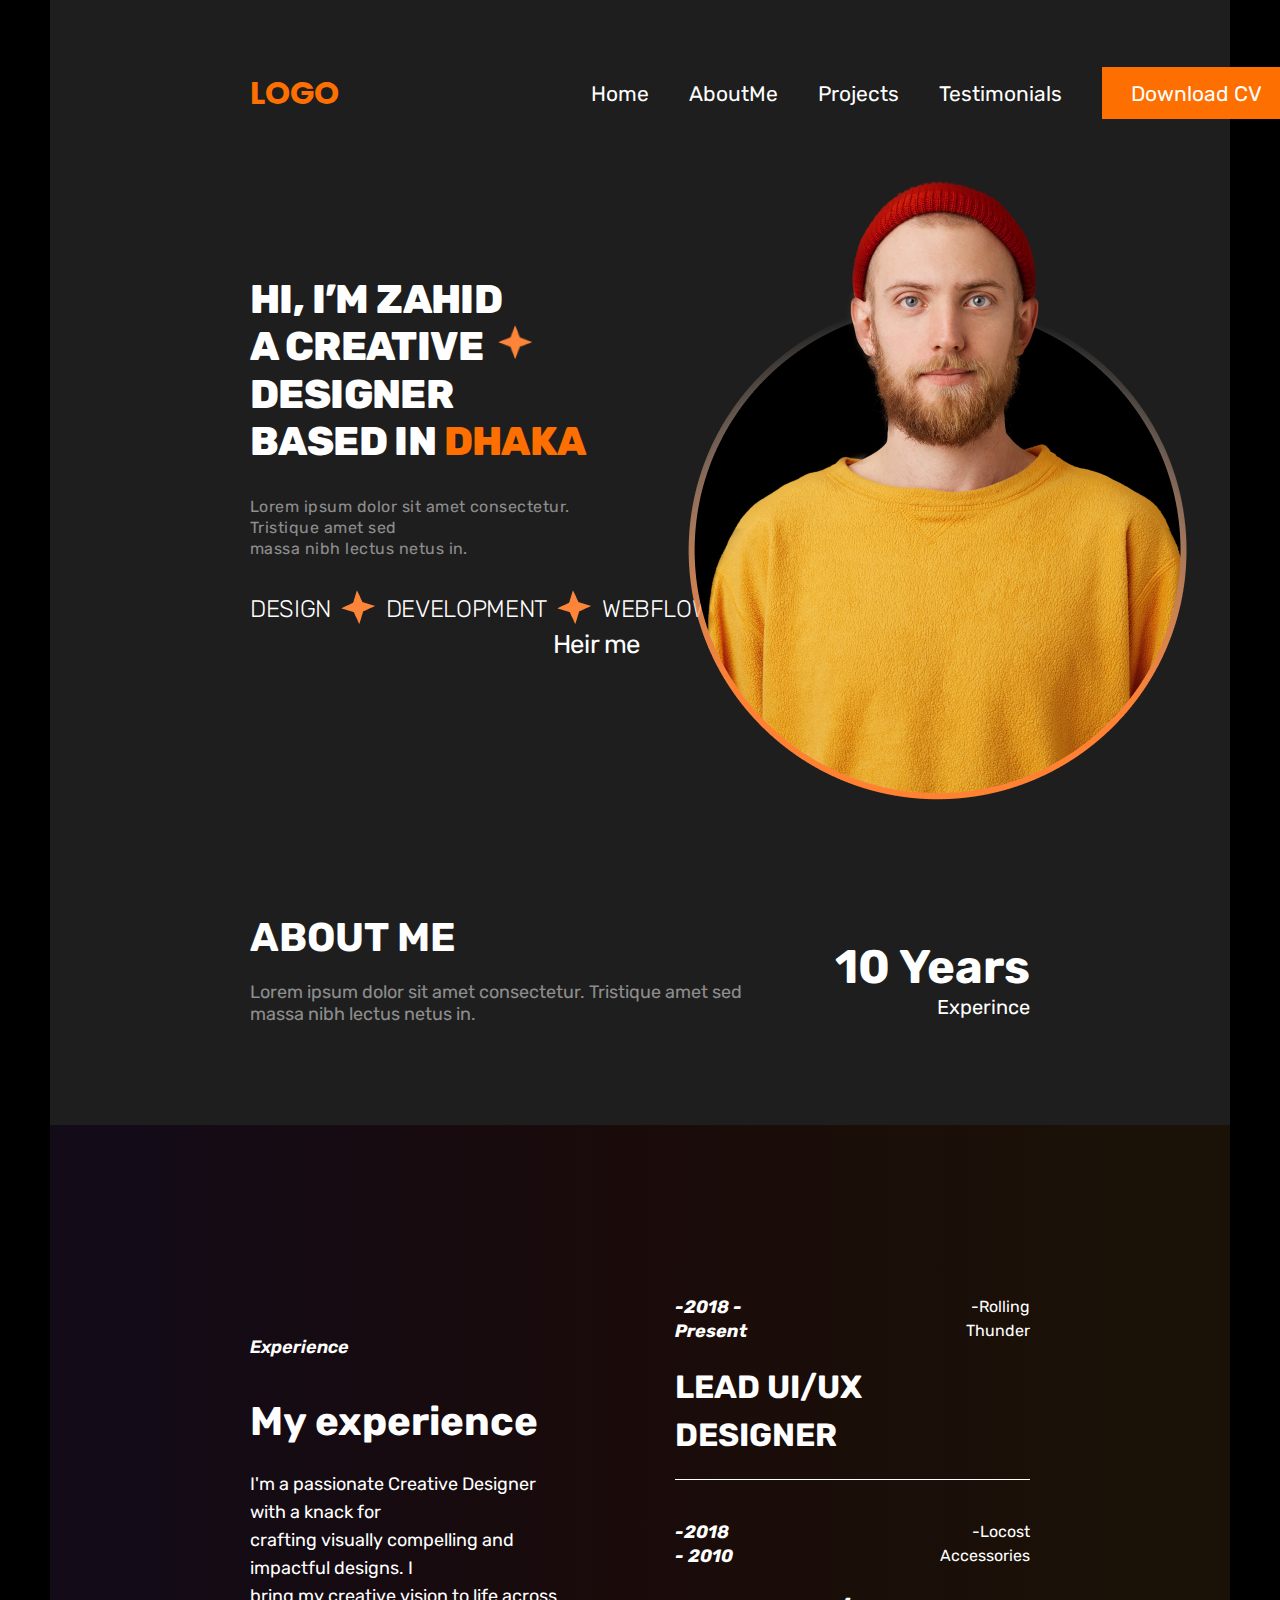
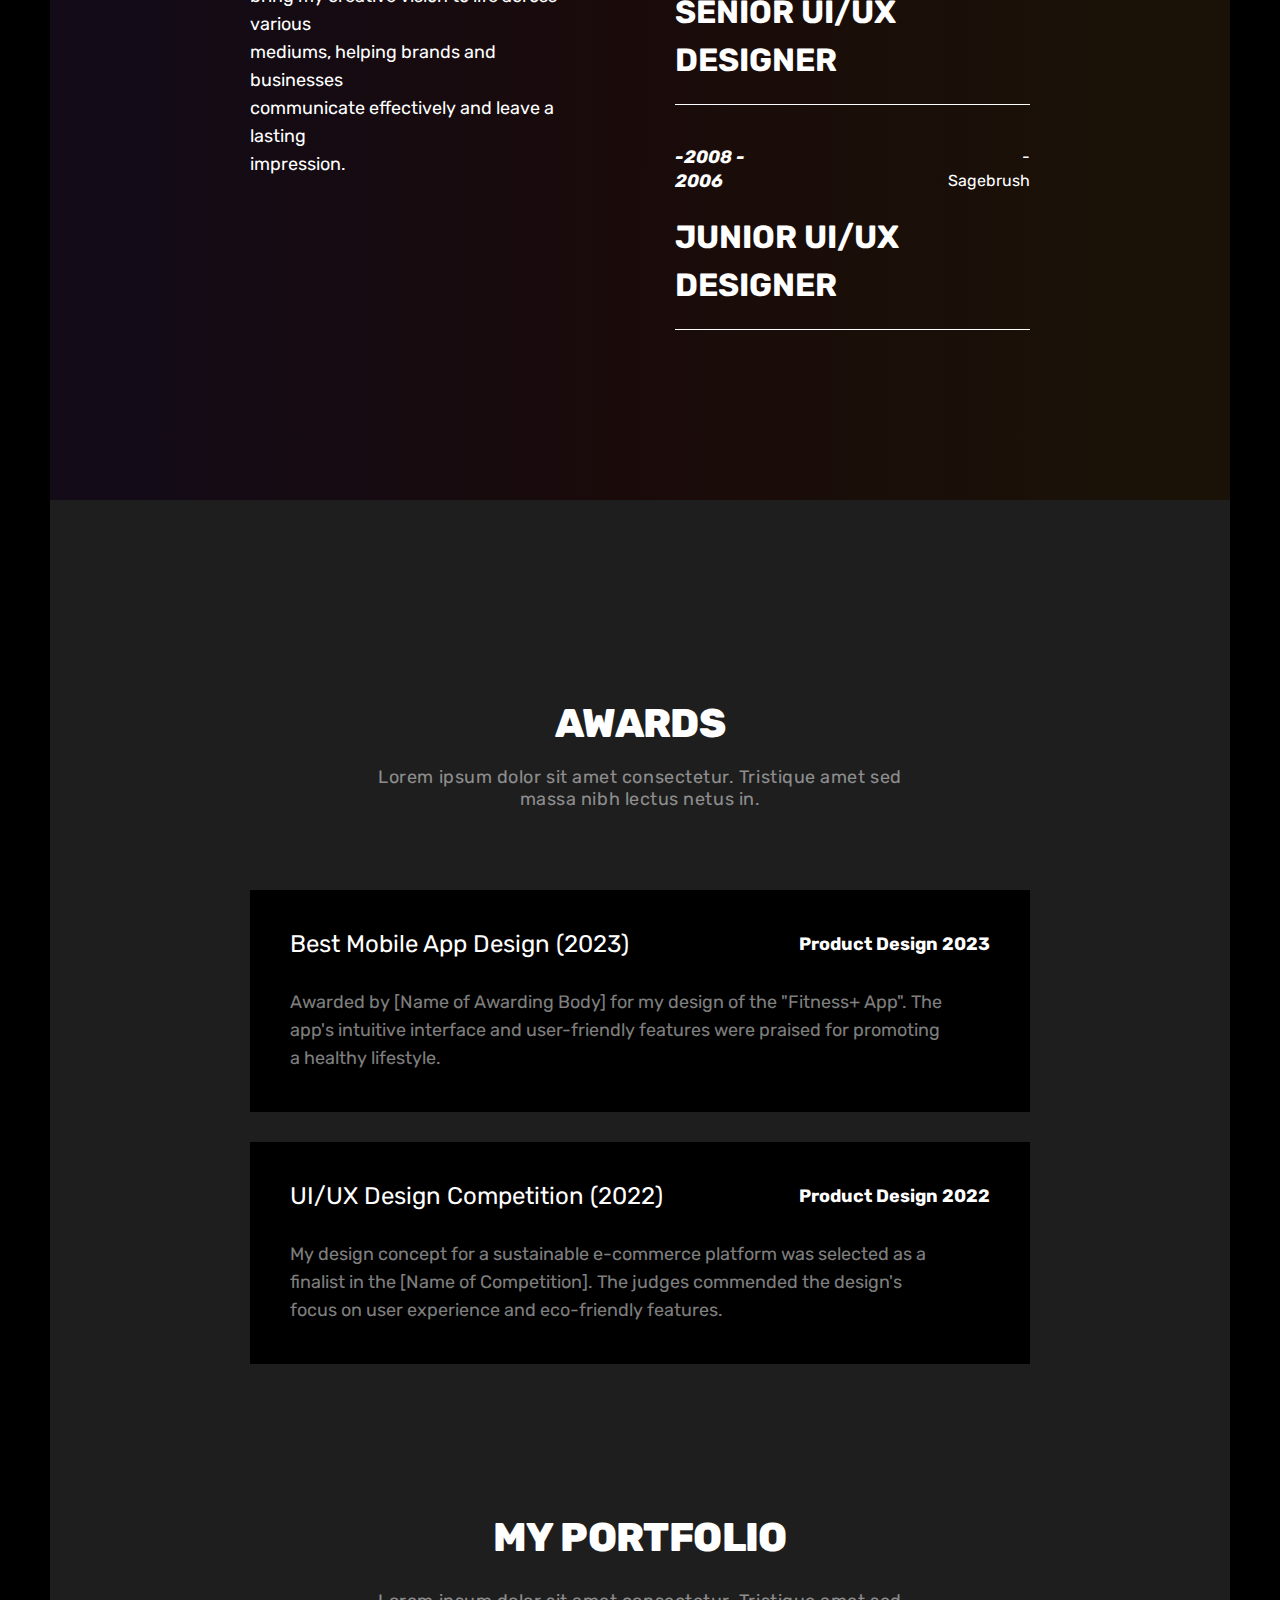
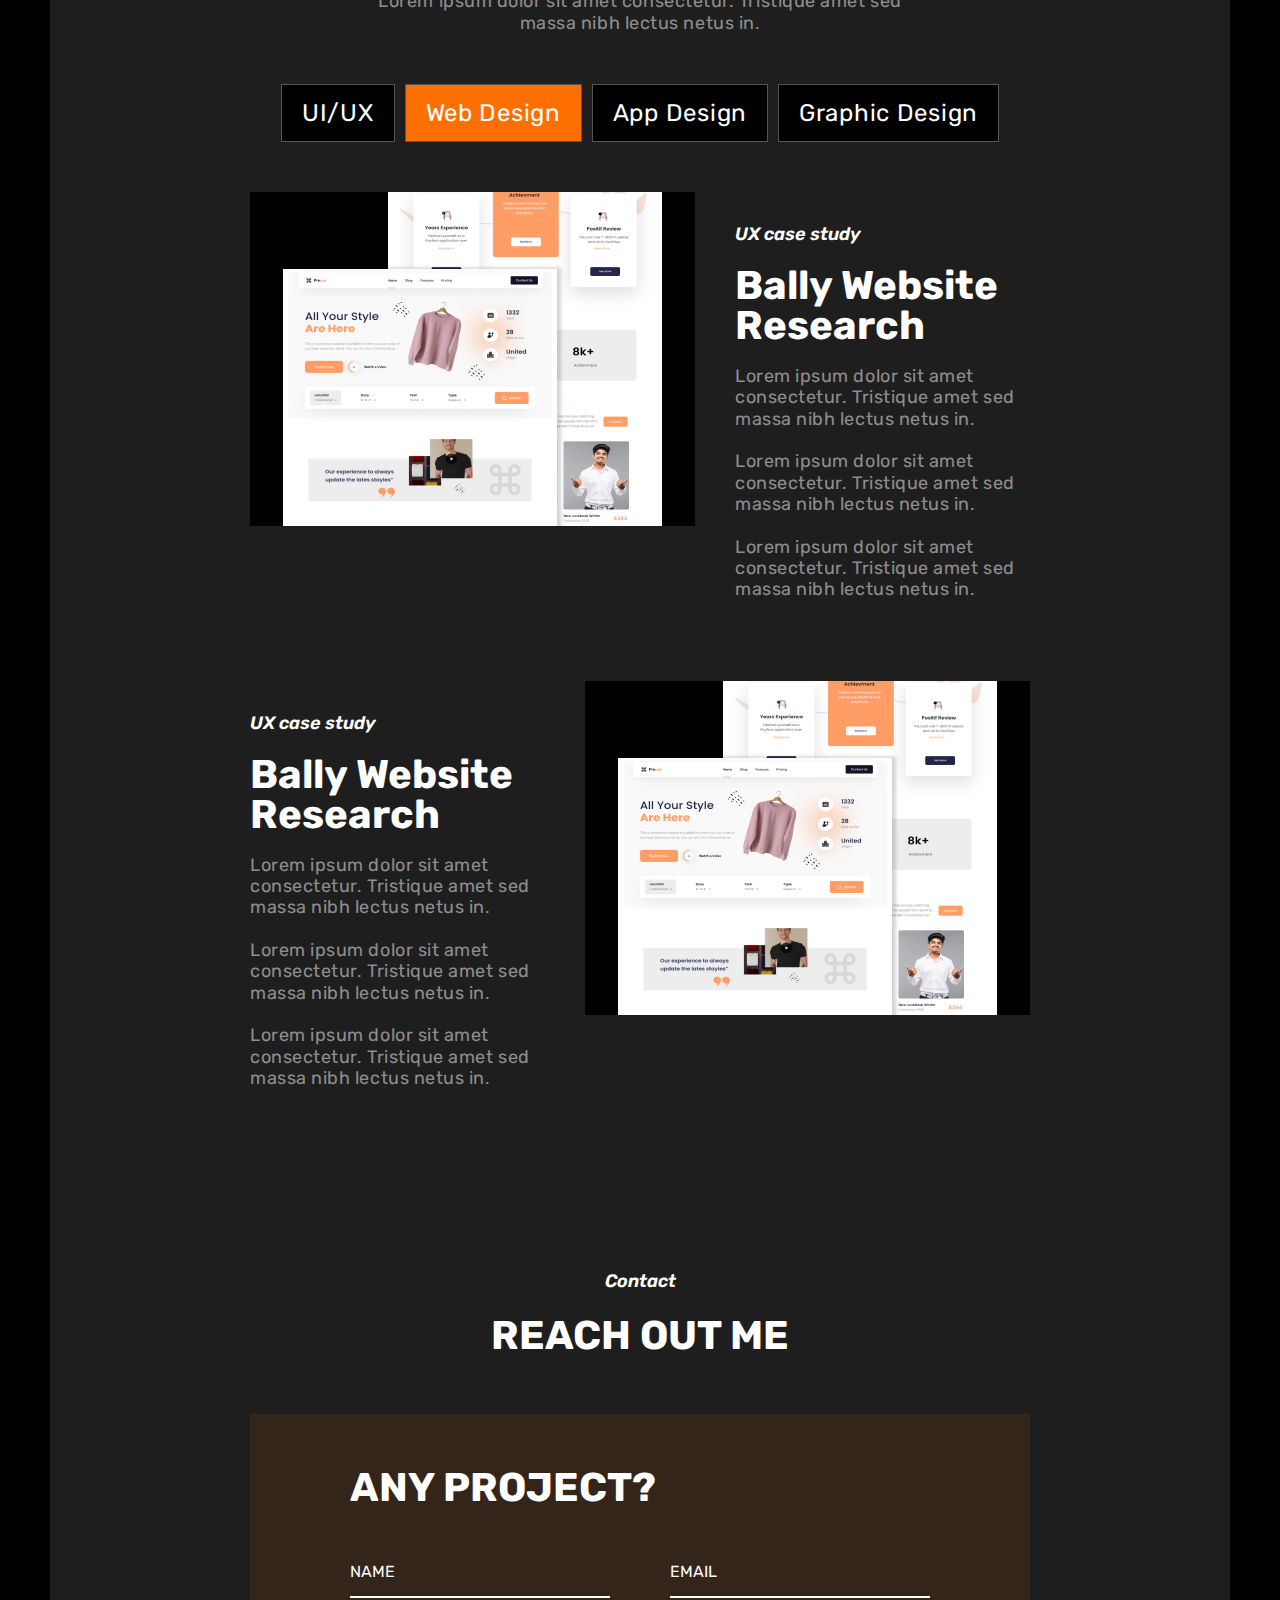
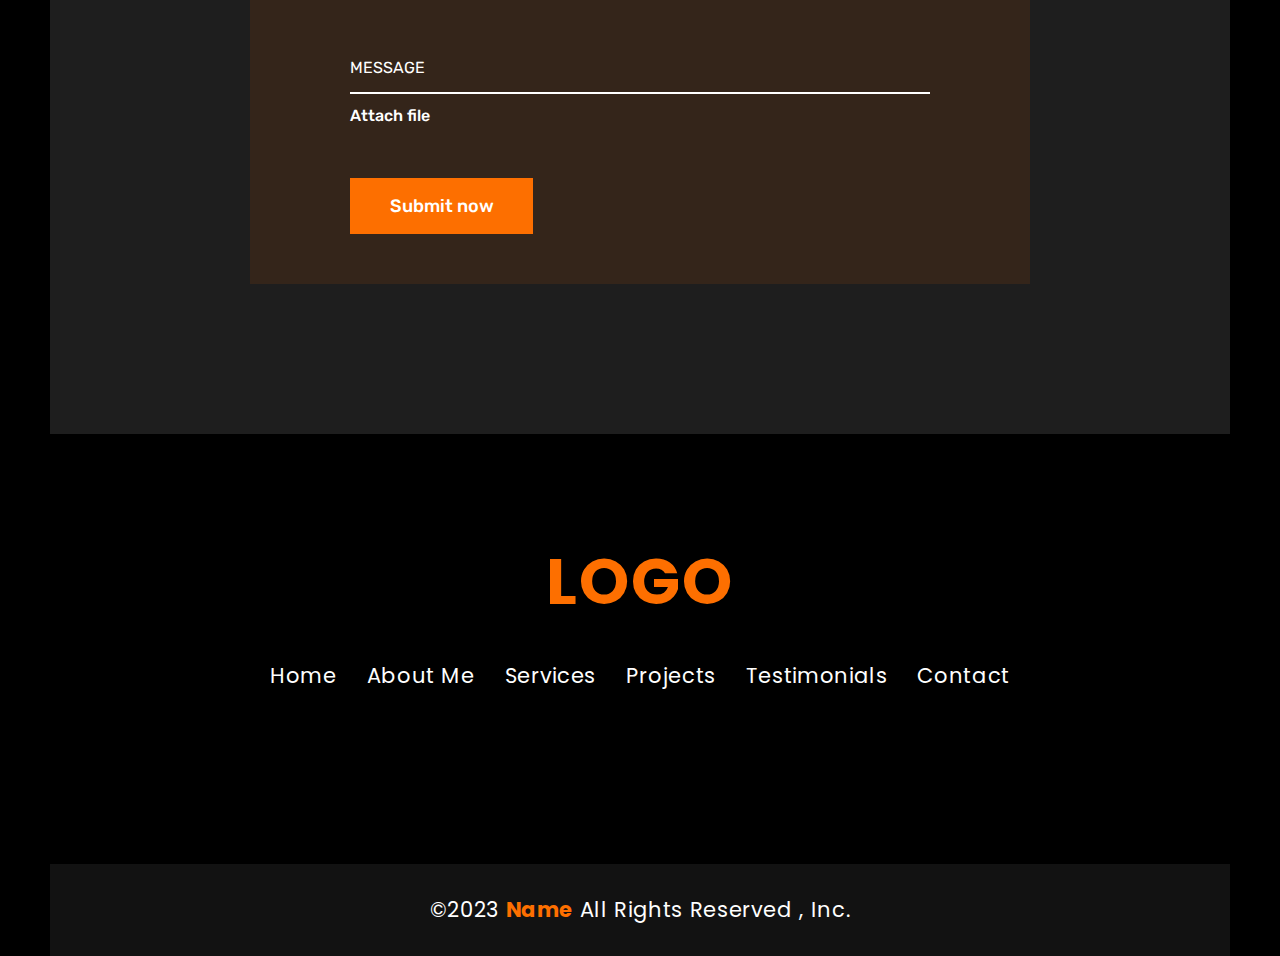
==== index.html @ 9e97f139 "Add files via upload" ====
<!DOCTYPE html>
<html lang="en">
<head>
    <meta charset="UTF-8">
    <meta name="viewport" content="width=device-width, initial-scale=1.0">
    <title>Assignment-01</title> 
    <link rel="stylesheet" href="./style.css"> 
    <link rel="stylesheet" href="./responsive.css"> 
    <!-- fontawesome link --> 
    <link rel="stylesheet" href="https://cdnjs.cloudflare.com/ajax/libs/font-awesome/6.5.2/css/all.min.css" integrity="sha512-SnH5WK+bZxgPHs44uWIX+LLJAJ9/2PkPKZ5QiAj6Ta86w+fsb2TkcmfRyVX3pBnMFcV7oQPJkl9QevSCWr3W6A==" crossorigin="anonymous" referrerpolicy="no-referrer" />

</head>
<body class="container">  

         <main class="main-container"> 

 <!-- banner section --> 

           <header class="banner-section">  

<!-- nav section --> 

            <section class="nav-section">  

                <div class="right-div"> 
                 <h1 class="logo">LOGO</h1>
                </div>  
      
                <div class="left-div"> 
                 <a href="">Home</a> 
                 <a href="">AboutMe</a> 
                 <a href="">Projects</a> 
                 <a href="">Testimonials</a>  

                 <div class="download-cv-but"> 
                   <a href="">Download CV</a>
                 </div>
                </div>

            </section> 

<!-- end of nav section --> 


<!-- profile section -->

        <section class="profile-section"> 
       
            <div class="profile-desc"> 
                <div class="profile-left"> 
                    <h1 class="intro">HI, I’m Zahid<br> A creative<img src="./all imgs/Star 3.png"class="star-one">Designer <br>
                        Based in <span style="color:#FD6F00 ;">Dhaka</span> 
                    </h1> 
                        <p class="intro-desc">Lorem ipsum dolor sit amet consectetur. Tristique amet sed<br> massa nibh lectus netus in.</p>  

                    <div class="design-div"> 
                        <p class="design">Design</p>  

                         <div class="star-img"> <img src="./all imgs/Star 3.png" alt="star" class="star-three" > </div> 

                        <p class="design">Development</p> 
                         
                        <div class="star-img"> <img src="./all imgs/Star 3.png" alt="star"  class="star-three"></div>   

                        <p class="design">Webflow</p> 
                    </div> 

                    <div class="hire-me">Heir me</div> 

                    <div id="icons"> 
                        <a href="https://www.facebook.com/profile" target="_blank" >
                               <i class="fa-brands fa-facebook" style="font-size: 35px; color:#FFFFFF80;"></i>
                        </a>
                        <a href=""> 
                               <i class="fa-brands fa-twitter"  style="font-size:35px;color:#FFFFFF80;"></i>
                        </a>
                        <a href="" > 
                               <i class="fa-brands fa-instagram"style="font-size: 35px; color:#FFFFFF80;" ></i>
                        </a>
                        <a href="" > 
                               <i class="fa-brands fa-linkedin" style="font-size: 35px; color:#FFFFFF80;"></i>
                        </a>

                    </div>  

                </div>

            </div> 

            <div class="profile-img"> 
                <img src="./all imgs/Group 2.png" alt="">
            </div>
        </section> 

 </div>
<!-- rotate banner --> 

<!-- <div class="rotted-banner"> 
 <p>UX Design<img src="./all imgs/Star 3.png" alt="star" class="star-one">App Design<img src="./all imgs/Star 3.png" alt="star" class="star-one">Dashboard<img src="./all imgs/Star 3.png" alt="star" class="star-one">Wireframe<img src="./all imgs/Star 3.png" alt="star" class="star-one">User Research<img src="./all imgs/Star 3.png" alt="star" class="star-one">UX Design<img src="./all imgs/Star 3.png" alt="star" class="star-one">App Design</p>
</div> -->
        </header>
 

  <!-- about section       --> 


                 <div class="about-section"> 
  
                         <div class="about-me"> 
                           <h1 class="about-me-title">About Me</h1> 
                            <p class="about-me-desc">Lorem ipsum dolor sit amet consectetur. Tristique amet sed <br>massa nibh lectus netus in.</p>
                         </div>

                          <div class="ratings"> 
                             <span class="star-two" >  
                                 <i class="fa-solid fa-star" style="color: #FD6F00; font-size: 25px;"></i>  
                                 <i class="fa-solid fa-star" style="color: #FD6F00;font-size: 25px;"></i> 
                                 <i class="fa-solid fa-star" style="color: #FD6F00;font-size: 25px;"></i>
                                 <i class="fa-solid fa-star" style="color: #FD6F00;font-size: 25px;"></i> 
                                 <i class="fa-solid fa-star" style="color: #FD6F00;font-size: 25px;"></i> 
                             </span>
                            <p> 
                             <span style="font-size: 47px;font-weight: 700;">10 Years</span>
                            </p> 
                            <p style="font-size: 20px; font-weight:400;"> 
                             Experince
                            </p>
                          </div>


                 </div>


               
              

<!-- experiance -->

             <section class="experience-container"> 
                        <div class="left-ex"> 
                               <h1 class="ex-title">Experience</h1> 
                               <h1 class="myex-title">My experience</h1> 
                               <p class="ex-desc">I'm a passionate Creative Designer with a knack for<br>crafting visually compelling and impactful designs.  I<br>bring my creative vision to life across various<br>mediums, helping brands and businesses<br>communicate effectively and leave a lasting<br>impression.</p>
                        </div>   



                        <div class="right-ex"> 
                             <div style="display: flex; align-items: center; justify-content: space-between; gap:200px;"> 
                                 <h1 style=" font-family: Rubik;
                                 font-size: 18px;
                                 font-style: italic;
                                 font-weight: 700;
                                 line-height: 24px;
                                 text-align: left;
                                 ">-2018 - Present</h1>  

                                 <p style="font-family: Rubik;
                                 font-size: 16px;
                                 font-weight: 400;
                                 line-height: 24px;
                                 text-align: right;
                                 ">-Rolling Thunder</p> 
                                  
                             </div> 
                              
                             
                                 <div class="experience-name">Lead UI/UX Designer</div>   
                                  

                                  <div style="display: flex; align-items: center; justify-content: space-between; gap:200px;padding-top: 40px;"> 
                                    <h1 style=" font-family: Rubik;
                                    font-size: 18px;
                                    font-style: italic;
                                    font-weight: 700;
                                    line-height: 24px;
                                    text-align: left;
                                    ">-2018 - 2010</h1>  
   
                                    <p style="font-family: Rubik;
                                    font-size: 16px;
                                    font-weight: 400;
                                    line-height: 24px;
                                    text-align: right;
                                    ">-Locost Accessories</p> 
                                     
                                </div> 
                                 
                                
                                    <div class="experience-name">Senior UI/UX Designer</div>   
                                      
                                      <div style="display: flex; align-items: center; justify-content: space-between; gap:200px;padding-top: 40px;"> 
                                        <h1 style=" font-family: Rubik;
                                        font-size: 18px;
                                        font-style: italic;
                                        font-weight: 700;
                                        line-height: 24px;
                                        text-align: left;
                                        ">-2008 - 2006</h1>  
       
                                        <p style="font-family: Rubik;
                                        font-size: 16px;
                                        font-weight: 400;
                                        line-height: 24px;
                                        text-align: right;
                                        ">-Sagebrush</p> 
                                         
                                    </div> 
                                     
                                    
                                        <div  class="experience-name">Junior UI/UX Designer</div>   
         
     


                              
                             </div>

             </section> 


<!-- award section -->


             <div class="award-container"> 
               <div> 
                 <div class="award-first"> 
                     <div id="award">Awards</div> 
                     <div class="award-desc">Lorem ipsum dolor sit amet consectetur. Tristique amet sed<br> massa nibh lectus netus in.</div>
                    </div>
               </div> 

             <div class="pera-section"> 

                 <div class="award-sec"> 
                     <div class="award-first-section"> 
                          <h1 class="sec-title">Best Mobile App Design (2023)</h1> 
                          <h1 class="sec-time">Product Design 2023</h1>
                     </div> 
 
                     <div> 
                         <p class="pera">Awarded by [Name of Awarding Body] for my design of the "Fitness+ App". The<br> app's intuitive interface and user-friendly features were praised for promoting<br> a healthy lifestyle.</p>
                     </div>
                   </div>  
 
 
                   <div class="award-sec-two"> 
                     <div class="award-first-section"> 
                          <h1 class="sec-title">UI/UX Design Competition (2022)</h1> 
                          <h1 class="sec-time">Product Design 2022</h1>
                     </div> 
 
                     <div> 
                         <p class="pera">My design concept for a sustainable e-commerce platform was selected as a<br> finalist in the [Name of Competition]. The judges commended the design's<br> focus on user experience and eco-friendly features.</p>
                     </div>
                   </div> 

             </div>
               
             </div>


<!-- portfolio -->

             <section class="portfolio-container"> 
                 <div class="parent-port"> 
                     <div class="my-port">My Portfolio</div> 
                     <div class="port-desc">Lorem ipsum dolor sit amet consectetur. Tristique amet sed<br> massa nibh lectus netus in.</div>
                 </div> 
                  
                 <div class="port-buts"> 
                     <div class="but-ui but"> 
                           <a href="">UI/UX</a>
                     </div>  
                     <div class="but-web but"> 
                         <a href="">Web Design</a>
                     </div> 
                     <div class="but-app but"> 
                         <a href="">App Design</a>
                     </div> 
                     <div class="but-graph but"> 
                         <a href="">Graphic Design</a>
                     </div>
                 </div>  

                 <div class="research-container"> 
                     <div class="research-img"> 
                         <img src="./all imgs/Frame 47568.png" >
                     </div> 

                     <div class="lorem-pera"> 
                        <h1 class="research-title">UX case study</h1> 
                        <h1 class="bally-title">Bally Website Research</h1> 
                        <p class="lorem">Lorem ipsum dolor sit amet consectetur. Tristique amet sed<br> massa nibh lectus netus in.<br><br>
                         Lorem ipsum dolor sit amet consectetur. Tristique amet sed<br> massa nibh lectus netus in.<br><br>
                         Lorem ipsum dolor sit amet consectetur. Tristique amet sed<br> massa nibh lectus netus in.</p>
                     </div>
                 </div> 

                 <div class="research-container"> 
                     

                     <div class="lorem-pera"> 
                        <h1 class="research-title">UX case study</h1> 
                        <h1 class="bally-title">Bally Website Research</h1> 
                        <p class="lorem">Lorem ipsum dolor sit amet consectetur. Tristique amet sed<br> massa nibh lectus netus in.<br><br>
                         Lorem ipsum dolor sit amet consectetur. Tristique amet sed<br> massa nibh lectus netus in.<br><br>
                         Lorem ipsum dolor sit amet consectetur. Tristique amet sed<br> massa nibh lectus netus in.</p>
                     </div> 

                     <div class="research-img"> 
                         <img src="./all imgs/Frame 47568.png" alt="">
                     </div> 
                 </div>

             </section> 

 <!-- contact --> 

           <section class="contact-container"> 
              
               <h1 class="contact-title">Contact</h1> 
               <h1 class="contact-desc">Reach out me</h1> 

               <div class="contact-form"> 
                  <h1 class="form-title">ANY PROJECT?</h1> 

      <!--main  FORM -->

                  <form class="card-form">
                     <div class="display">  
              
                      <div class="input">
                          <input type="text" class="input-field" required/>
                          <label class="input-label">NAME</label>
                        </div>
                      <div class="input">
                          <input type="text" class="input-field"required/>
                          <label class="input-label">EMAIL</label>
                        </div> 
              
                       
              
                     </div>  
                     
                     <div class="input message">
                      <input type="text" class="input-field" required/>
                      <label class="input-label">MESSAGE</label>
                    </div> 
                   <div class="form-file"> 
                     <span><i class="fa-solid fa-link"></i></span> 
                     <p class="attach-file">Attach file</p>

                   </div> 


                   <div class="submit-but">  
                        <span class="submit-text">Submit now</span>

                   </div>
                           
                    </form>

                  

               </div>

           </section> 


<!-- footer             -->


           <footer class="footer-section">  
            <div id="footer-logo"> 
             <h1 class="footer-logo">LOGO</h1>
            </div> 
             
            <div class="footer-info"> 
             <a href="">Home</a> 
             <a href="">About Me</a>  
             <a href="">Services</a>
             <a href="">Projects</a> 
             <a href="">Testimonials</a>   
             <a href="">Contact</a>
            </div>


            <div id="footer-icons"> 
             <a href="https://www.facebook.com/profile" target="_blank" style="font-size: 35px;"> 
                 <i class="fa-brands fa-facebook"></i>
             </a>
             <a href="" style="font-size: 35px; color:#FFFFFF80;"> 
                 <i class="fa-brands fa-twitter"></i>
             </a>
             <a href="" style="font-size: 35px; color:#FFFFFF80;"> 
                 <i class="fa-brands fa-instagram"></i>
             </a>
             <a href="" style="font-size: 35px; color:#FFFFFF80;"> 
                 <i class="fa-brands fa-linkedin"></i>
             </a> 

             

         </div> 
         
         <div class="copyright"> 
             &copy;2023 <span class="span-name">Name</span> All Rights Reserved , Inc.
         </div>


           </footer>




         </main>

           
        
  

 


  
   


    
      </body>
</html>
---- style.css ----
/* font */ 
 @import url('https://fonts.googleapis.com/css2?family=Poppins:ital,wght@0,100;0,200;0,300;0,400;0,500;0,600;0,700;0,800;0,900;1,100;1,200;1,300;1,400;1,500;1,600;1,700;1,800;1,900&family=Rubik:ital,wght@0,300..900;1,300..900&display=swap');


*{ 
    margin: 0; 
    padding: 0; 
    box-sizing: border-box; 
    font-family:"Rubik", sans-serif;  
    color: white;
}     

/* .container{ 
    background-color: #000000;   
    
}  */

.main-container{ 
    background-color: #000000;  
    
}


.banner-section {  
    background-color: #1E1E1E;
    margin-top: 100px;  
    margin: 0px 50px; 
    padding: 60px 200px;
}


/* .banner-section{  
    
    background-color: #1E1E1E; 
    height: 100%; 
    background-repeat: no-repeat; 
    margin-top: 70px;  
    margin: 0px 50px; 
    padding: 30px 200px;
}   */
 

 

/* nav section */

.nav-section{ 
    display: flex; 
    justify-content: space-between;  
    align-items: center;
    width: 1040px; 
    height: 66px;
}  

.logo{ 
    color: #FD6F00;
    ; 
    font-family: "Poppins", sans-serif;
    font-weight: 700; 
    font-size: 32px;
}


.left-div{ 
    display: flex; 
    gap: 40px; 
    align-items: center;
} 
.left-div a {  
    text-decoration: none ; 
    color: white; 
    font-size: 21px;  
    font-weight: 400px; 
    

} 

.download-cv-but{  
    
    width: 188px;
    height: 52px;  
    background-color: #FD6F00;  
    display: flex;  
    justify-content: center; 
    align-items: center; 
    /* padding: 12px; */


} 
 

/* profile section */
 
.profile-section{ 
     display: flex;                
     justify-content: space-between; 
     padding-top: 50px;  
     gap: 20px;
     
} 
.profile-desc{ 
    width: 50%;
}
.profile-left{ 
    padding-top: 100px;

}  

/* .profile-left h1{ 
     display: flex;  
     flex-direction: column;
     justify-content: center;
} */

.intro{  
    font-family: Rubik;
font-size: 40px;
font-weight: 800;
line-height: 47.4px;
letter-spacing: -0.015em;
text-align: left; 
text-transform: uppercase;
} 
.star-one{ 
   
    rotate: 3.97deg; 
    margin-left: 15px; 
    margin-right: 15px;

}
.intro-desc{ 
    font-family: Rubik;
font-size: 16px;
font-weight: 400;
line-height: 21.33px;
letter-spacing: 0.03em;
/* text-align: justified; */
color: #FFFFFF80; 
padding: 30px 0px;
} 

.design{ 
    text-transform: uppercase; 
    font-family: Rubik;
font-size: 24px;
font-weight: 300;
line-height: 28.44px;
letter-spacing: -0.015em;
text-align: left; 
align-items: center;

} 

.design-div{ 
    display: flex; 
    align-items: center;
}
.design-div p{ 
    align-items: center;
}  

.star-three{ 
    padding: 0px 10px;
}


.hire-but{ 
   width: 390px;
padding: 10px ;
/* gap: 10px; */
border-radius: 50px;
border: 2px solid white;
opacity: 0px; 
background-color: #ffffff1f; 
display: flex; 
align-items: center;
gap: 25px; 
margin: 30px 0px;
}
   
.hire-me{
    font-family: Rubik;
font-size: 25.69px;
font-weight: 400;
line-height: 30.44px;
letter-spacing: -0.015em;
text-align:right;

}
.portfolio-but{  
width: 230px;
padding: 10px 20px 10px 20px;
gap: 0px;
border-radius: 60px;
opacity: 0px; 
background-color: #FD6F00; 


}

.portfolio-my{ 
    font-family: Rubik;
    font-size: 25.69px;
    font-weight: 400;
    line-height: 30.44px;
    letter-spacing: -0.015em;
    text-align:right; 
    
} 
.check-icon{ 
    width: 25px; 
    height: 25px;
}
    


#icons{ 
    margin: 15px 0px;
} 

#icons a { 
    text-decoration: none; 
    padding-right: 15px;
}
.profile-img{ 
    width: 45%; 
    height: auto;
    padding-left: 0px;
} 

.rotted-banner{  

    background-color: black; 
    width: 1510.83px; 
    height: 147px; 
    font-size: 32px; 
    line-height: 37.92px;  
    display: flex; 
    justify-content: center; 
    align-items: center; 
    rotate: -3.97deg; 
    margin-left:0px 0px; 
    padding: 0px 0px;

} 


/* about me */ 
 
.about-section{    
    background-color: #1E1E1E;
    margin: 0px 50px; 
    padding: 50px 200px;
    display: flex;  
    justify-content: space-between;
    
}

 

.about-me-title{ 
    font-size: 40px; 
    font-weight: 800px; 
    text-transform: uppercase;
} 
.about-me-desc{ 
    margin-top: 20px; 
    font-size: 18px; 
    font-weight: 400px; 
     color:#FFFFFF80; 
     margin-bottom: 50px;
} 

.ratings{  
    display: flex; 
    flex-direction: column;
    align-items:end; 
    
}  
.star-two{ 
    padding-bottom: 25px;
}

 /* experience */ 

 .experience-container{  
    margin: 0px 50px; 
    padding: 170px 200px;
    background: linear-gradient(270.16deg, rgba(255, 177, 71, 0.1) 5.74%, rgba(255, 108, 99, 0.1) 50.64%, rgba(184, 106, 223, 0.1) 92.05%);

   display: flex; 
   justify-content: space-between;
   gap: 100px;
    
 }  

 .left-ex{ 
    padding: 25px 0px;
 }

 .ex-title{ 
    font-family: Rubik;
font-size: 18px;
font-style: italic;
font-weight: 600;
line-height: 24px;
text-align: left; 
padding: 15px 0px;

 } 

 .myex-title{ 
    font-family: Rubik;
font-size: 40px;
font-weight: 700;
line-height: 56px;
text-align: left;
padding: 20px 0px;
 } 

 .ex-desc{ 
    font-family: Rubik;
font-size: 18px;
font-weight: 400;
line-height: 28px;
text-align: left;

 }  

 /* .right-ex{ 
    gap: 30px;
 } */
.experience-name{ 
    font-family: Rubik;
                                        font-size: 32px;
                                        font-weight: 700;
                                        line-height: 48px;
                                        text-align: left; 
                                        border-bottom: 1px solid #FFFFFF ; 
                                        text-transform: uppercase; 
                                        padding: 20px 0px;
                                        
}
 

 /* award */ 
   
.award-container{ 
     
    background-color:#1E1E1E ; 
    margin: 0px 50px; 
    padding: 0px 200px;  
    padding-bottom: 150px;
    
}

 .award-first{ 
    display: flex; 
    flex-direction: column; 
    justify-content: center;  
    align-items: center;
    padding: 50px;  
    background-color:#1E1E1E ; 
   
 }  
  
 #award{  

    text-transform: uppercase;
   
font-size: 40px;
font-weight: 800;
line-height: 47.4px;
letter-spacing: -0.015em;
margin-top: 150px 


 } 

 .award-desc{  
    margin-top: 20px;
font-size: 18px;
font-weight: 400;
line-height: 21.33px;
letter-spacing: 0.03em;
color: #FFFFFF80;
text-align: center;
 }  
 

 .pera-section{ 
    margin-top: 30px;
 }
 .award-sec{ 

    background-color: black; 
    padding: 40px 40px;
 } 
 
 

 .award-first-section{ 
    display: flex;  
    justify-content: space-between;

 } 

 .sec-title{ 
    font-family: Rubik;
    font-size: 24px;
    font-weight: 400;
    line-height: 28px;
    text-align: left;
    
 } 

 .sec-time{ 
    font-family: Rubik;
    font-size: 18px;
    font-weight: 700;
    line-height: 28px;
    text-align: left;
    

 } 

 .pera{ 
    margin-top: 30px; 
    font-family: Rubik;
font-size: 18px;
font-weight: 400;
line-height: 28px;
text-align: left; 
color: #FFFFFF80;


 } 

 .award-sec-two{ 
    margin-top: 30px; 
    background-color: black; 
    padding: 40px 40px;
 } 


 /* my portfolio */ 

 .portfolio-container{ 
    background-color:#1E1E1E ; 
    margin: 0px 50px; 
    padding: 0px 200px;  
    padding-bottom: 100px;
 }  


 .my-port{  
    
font-size: 40px;
font-weight: 800;
line-height: 47.4px;
letter-spacing: -0.015em;
text-align: center;  
text-transform: uppercase;
margin-bottom: 30px;


 } 

 .port-desc{  
    font-family: Rubik;
font-size: 18px;
font-weight: 400;
line-height: 21.33px;
letter-spacing: 0.03em;
text-align: center;
color: #FFFFFF80;


 } 

 .port-buts{ 
    display: flex; 
    gap: 10px; 
    justify-content: center; 
   margin-top: 50px;
 } 
  
 .but{
    
    background-color: #000000; 
    border: 0.4px solid #545454 ;
    padding: 10px 20px;  

    styleName: 24 R;
font-family: Poppins;
font-size: 24px;
font-weight: 400;
line-height: 36px;
letter-spacing: 0.03em;
text-align: center;

    

 }  
 
 .but-ui a{ 
    text-decoration: none; 

 } 

 .but-web{ 
    background-color: #FD6F00;
 }

 .but-web a{ 
    text-decoration: none;
 }  
 .but-app a{ 
    text-decoration: none;
 }
   
 .but-graph a{  
    text-decoration: none;
 } 



 .research-container{  
    display: flex; 
    margin: 50px 0px; 
    gap: 40px;

 }  

 .lorem-pera{ 
    padding: 30px 0px;
 }
 .research-title{ 
    font-family: Rubik;
    font-size: 18px;
    font-style: italic;
    font-weight: 600;
    line-height: 24px;
    text-align: left;
    
 } 

 .bally-title{ 
  margin: 20px 0px; 
  font-family: Rubik;
font-size: 40px;
font-weight: 700;
line-height: 40px;
text-align: left;

 } 
  
 .lorem{  
    font-family: Rubik;
font-size: 18px;
font-weight: 400;
line-height: 21.33px;
letter-spacing: 0.03em;
text-align: left;
color:#FFFFFF80;

 } 

 /* contact */  

.contact-container{  
    background-color:#1E1E1E ; 
    margin: 0px 50px; 
    padding: 0px 200px;  
    padding-bottom: 100px;
  
}

 .contact-title{ 
    font-family: Rubik;
font-size: 18px;
font-style: italic;
font-weight: 600;
line-height: 24px;
text-align: center;

 }  

 .contact-desc{ 
    font-family: Rubik;
font-size: 40px;
font-weight: 700;
line-height: 56px;
text-align: center; 
text-transform: uppercase; 
margin-top: 15px;

 }
 
 .contact-form{ 
    background: #FD6F001A; 
    margin: 50px 0px; 
    padding: 50px 100px;
 } 
  
 .form-title{ 
    font-family: Rubik;
font-size: 40px;
font-weight: 700;
line-height: 48px;
text-align: left;
/* margin: 50px 0px; 
padding: 50px 100px; */
 }  

 .first-form{ 
    display: flex; 
    justify-content: space-between; 
    margin-top: 30px;
 }  
 .form-font{ 
    font-family: Rubik;
font-size: 16px;
font-weight: 500;
line-height: 24px;
text-align: left;

 }

 .form-name{ 
    border-bottom: 1.5px solid #FFFFFF;   
    
   
    width: Fixed (375.74px)px;
height: Hug (34px)px;
top: 306px;
left: 114.06px;
gap: 10px;
opacity: 0px;

 }  

.border{ 
    border-bottom: 1.5px solid #FFFFFF; 
}

 .form-email{ 
    border-bottom: 1.5px solid #FFFFFF;
 } 


 /* FORM */ 
 /* .card-form {
    padding: 2rem 1rem 0; 
   
  }  */

  .display{ 
    display: flex; 
    /* justify-content: space-between;  */
    gap: 60px;
    align-items: center;
  }
  
  .input {
    display: flex;
    flex-direction: column-reverse;
    padding-top: 50px; 
    width: 100%;
    
  }
  
  .input-field {
    border: 0;
    border-bottom: 2px solid #ffffff;  
    background-color: transparent; 

    
  } 
  .message{ 
    margin-top: 10px;
  }  

  /* end main form */

  .form-file{ 
    display: flex; 
    align-items: center; 
    margin-top: 10px; 
    color: #FFFFFF;
  } 

  .attach-file{ 
    font-family: Rubik;
font-size: 16px;
font-weight: 500;
line-height: 24px;
text-align: left;

  } 

  .submit-but{  
    background-color: #FD6F00;
    width: 183px;
height: 56px;
top: 560px;
left: 114.06px;
gap: 0px;
opacity: 0px; 
display: flex; 
align-items: center; 
justify-content: center; 
margin-top: 50px;

  } 

  .submit-text{ 
    font-family: Rubik;
font-size: 18px;
font-weight: 500; 


  } 



  /* foooooter section */ 
 
  #footer-logo{ 
    display: flex; 
    justify-content: center; 
    padding-top:100px;
  }
  .footer-logo{ 
    font-family: Poppins;
    font-size: 64px;
    font-weight: 700;
    line-height: 96px;
    letter-spacing: 0.03em;
    text-align: left; 
    color: #FD6F00; 


    
  } 
 
.footer-info{ 
    display: flex; 
    /* justify-content: space-between;  */  
    justify-content: center; 
    gap: 30px;
    align-items: center; 
    padding-top: 30px;
}

  .footer-info a{  
    text-decoration: none;  
    

    font-family: Poppins;
    font-size: 21px;
    font-weight: 400;
    line-height: 31.5px;
    letter-spacing: 0.03em;
    text-align: left;
    

  } 

  #footer-icons{ 
    display: flex;    
    justify-content: center;
    align-items: center; 
    gap: 20px; 
    padding-top: 80px; 
    padding-bottom: 60px;

  }  

  #footer-icons a{  
    width: 32.48px;
height: 32.28px;
/* gap: 30px; */
opacity: 0px;

  } 

  .copyright{ 
    background-color:#121212;   
    margin: 0px 50px; 
    padding: 30px 200px; 
     
    font-family: Poppins;
    font-size: 21px;
    font-weight: 400;
    line-height: 31.5px;
    letter-spacing: 0.03em;
    text-align: center; 
    /* display: flex;  */
    /* justify-content: center; 
    align-items: center; */


  } 

  .span-name{ 
    font-family: Poppins;
    font-size: 21px;
    font-weight: 700;
    line-height: 31.5px;
    letter-spacing: 0.03em;
    text-align: left; 
    color: #FD6F00;
   

  }
---- responsive.css ----
@media screen and (max-width:576px) {  
/*       
.main-container{ 
    margin: 0px 10px; 
    padding: 10px 20px; 
} */


    
.banner-section{ 
    margin: 0px 10px; 
    padding: 10px 20px; 
    /* width:100%;  */
} 

.nav-section{ 
     flex-direction: column; 
     width:100%; 
     height: auto;
} 

.left-div{  
    flex-direction: column; 
    margin-top: 15px; 
    gap: 5px;
} 

.profile-section{ 
    flex-direction: column; 
    justify-content: center;
    align-items: center;
}  

.profile-desc{ 
    width: 100%;
}  

.profile-left{ 
    padding-top: 0px;
}
.intro{ 
    font-size: 20px; 
    padding-top: 10px;
} 
.star-one{ 
    margin: 0px 5px; 
    width: 5%;
}
 .design-div p{ 
     font-size:18px ;
 }  

 .star-three{ 
    width: 100%;
 }



.profile-img img{  
    padding-top: 50px;
    width:100%; 
    height: auto;
}

/* about section */ 

.about-section{ 
    margin: 0px 10px; 
    padding: 10px 20px; 
    flex-direction: column;
}    
.about-me-desc{ 
    
    font-size: 12.8px; 
    
} 

/* experiance */ 

.experience-container{ 

    margin: 0px 10px; 
    padding: 10px 20px; 
    flex-direction: column; 
    padding-bottom: 40px;
} 
.ex-desc{ 
    
font-size: 14px;
font-weight: 200;
line-height: 23px;
text-align: left;

 }   

 .experience-name{ 
    font-size: 25px;
 }

/* award */ 
   
.award-container{   
    margin: 0px 10px; 
    padding: 10px 20px; 
    padding-top: 0px;
} 

.award-first{ 
    padding-top: 0px;
} 

#award{ 
    padding-top: 0px; 
    margin-top: 90px;
} 

.sec-title{ 
   font-size: 20px;
} 
.sec-time{ 
   font-size: 15px
} 
.pera{ 
    font-size: 15px;
} 

/* portfolio  */ 

.portfolio-container{ 
    margin: 0px 10px; 
    padding: 10px 20px;  
    padding-top: 60px;
    padding-right: 50px;
} 

.my-port{ 
    font-size: 30px;
} 
.port-desc{ 
    font-size: 15px;
}
 
.port-buts{ 
    flex-direction: column;
} 
.but{ 
    font-size: 18px;
} 

.research-container{ 
    flex-direction: column; 
    padding: 20px 0px; 
    justify-content: center; 
    align-items:center ;
} 
.bally-title{ 
    font-size: 30px;
}  

.research-img img{ 
    width: 100%; 
    height: 100%;
}
.lorem{  

    font-size: 15px;
} 

/* contact */ 

.contact-container{ 
    margin: 0px 10px; 
    padding: 10px 20px; 
} 

.contact-desc{ 
    font-size: 30px;
}  
.contact-form{ 
    padding: 10px 20px; 
}
.form-title{ 
    font-size: 30px;
} 

.display{ 
    justify-content: space-between; 
    gap: 5px;
}



/* footer     */ 
 .footer-logo{ 
    font-size: 45px;
 }
.footer-info{ 
    flex-direction: column; 
    gap: 10px;
}  
.copyright{
    font-size: 10px; 
    margin: 0px 0px; 
    padding: 10px 20px; 
} 
.span-name{ 
    font-size: 9px;
}

}
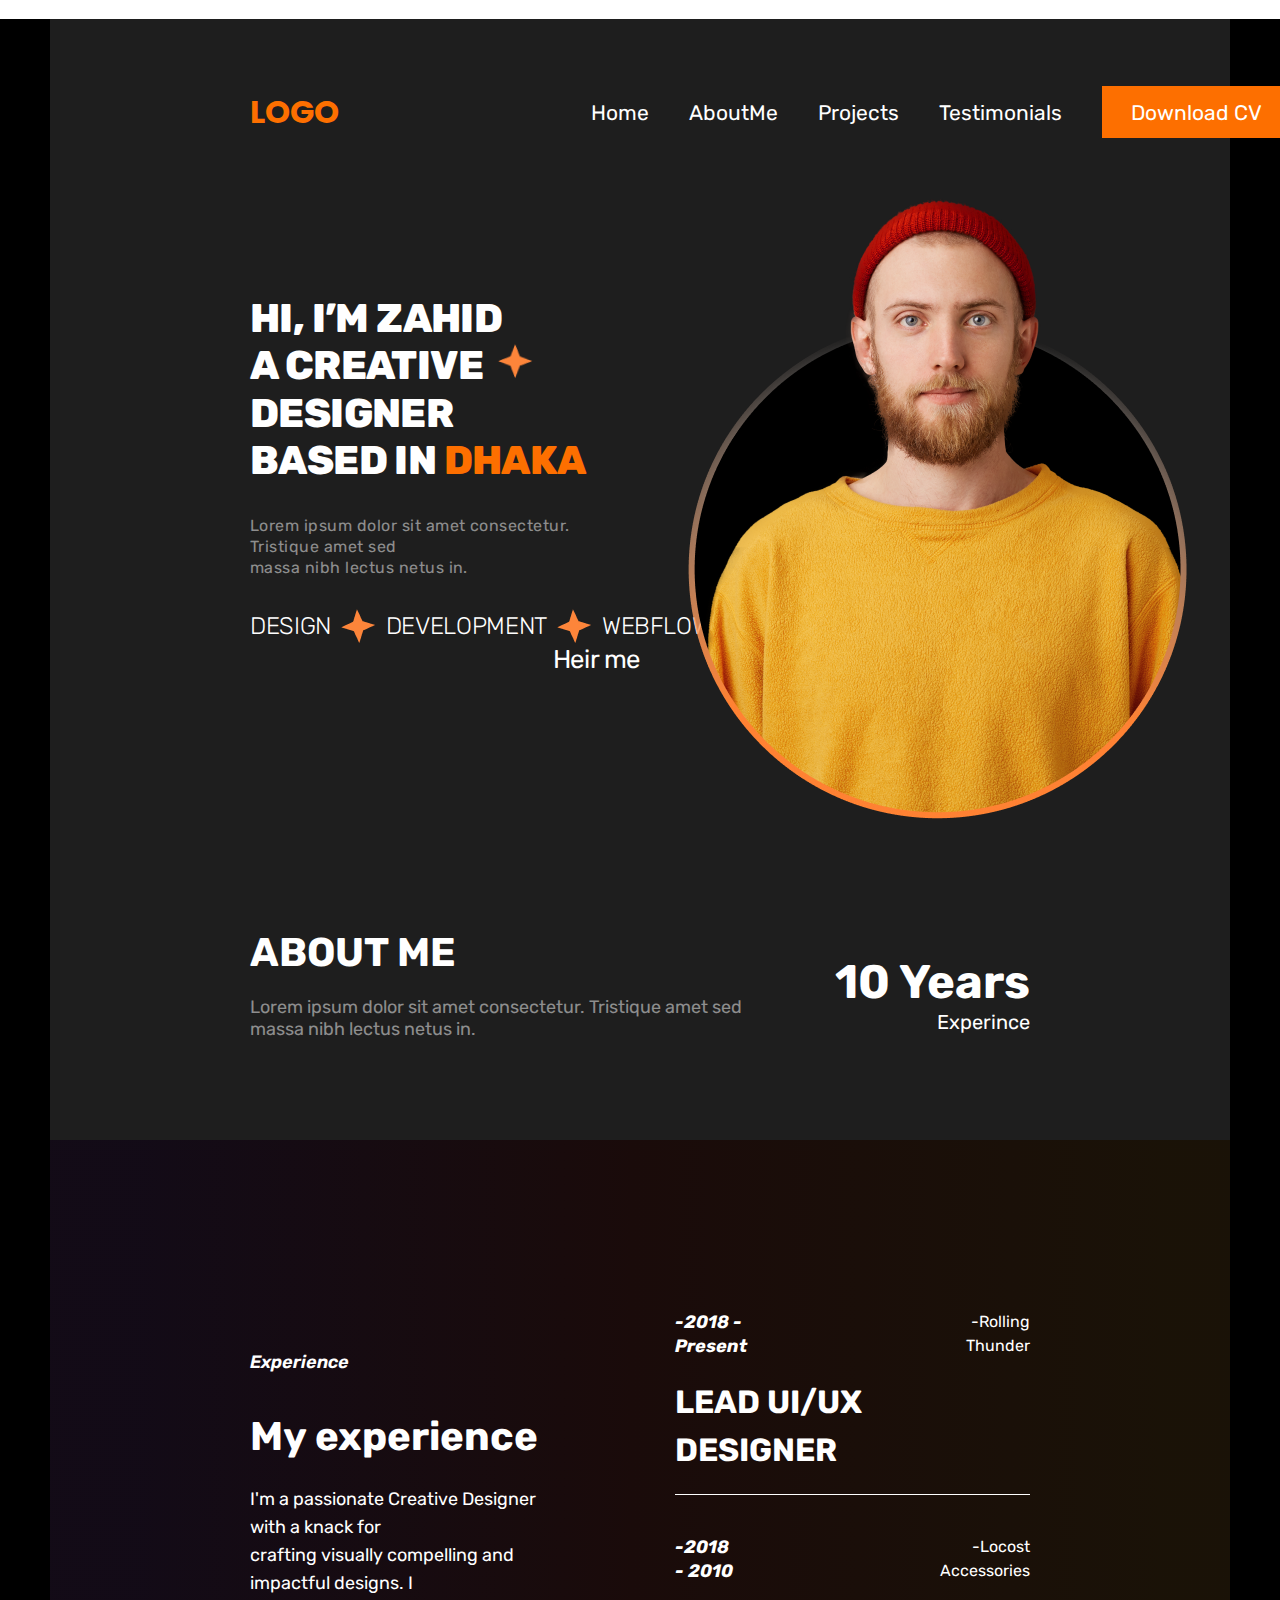
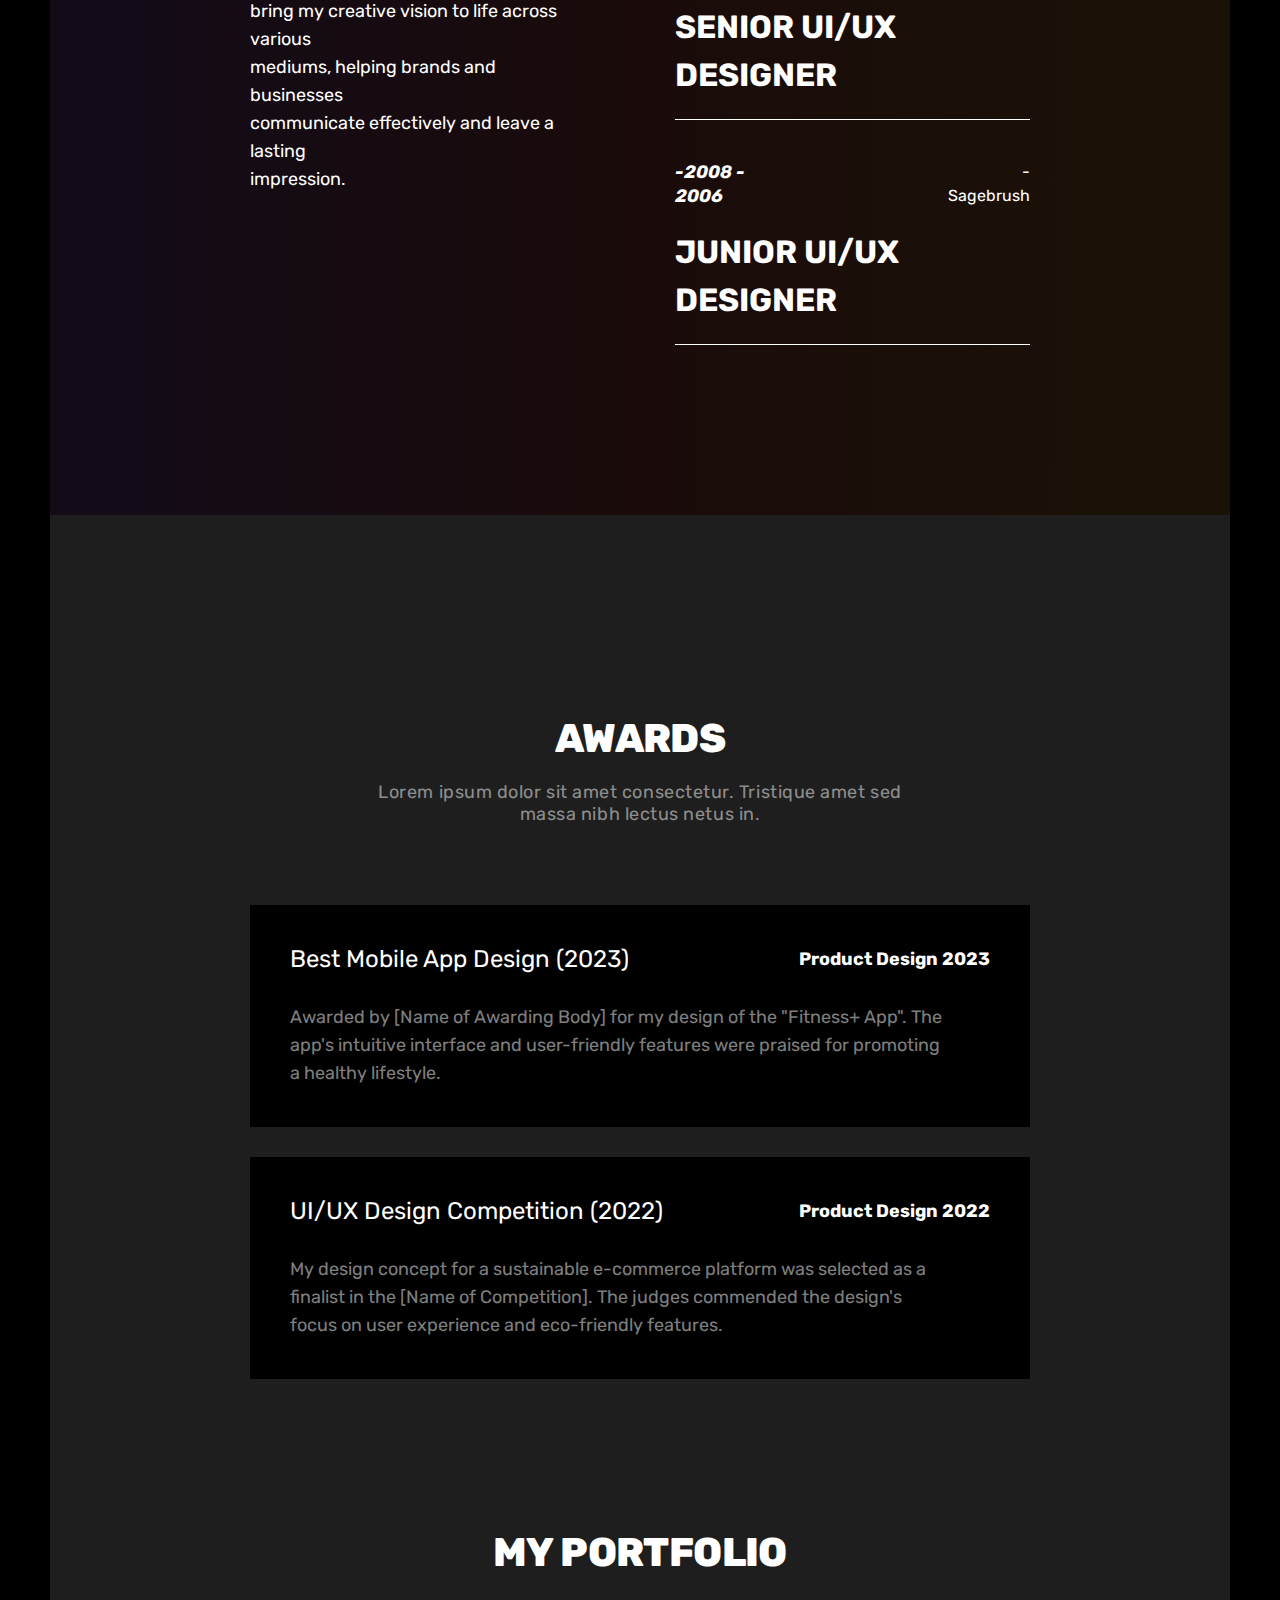
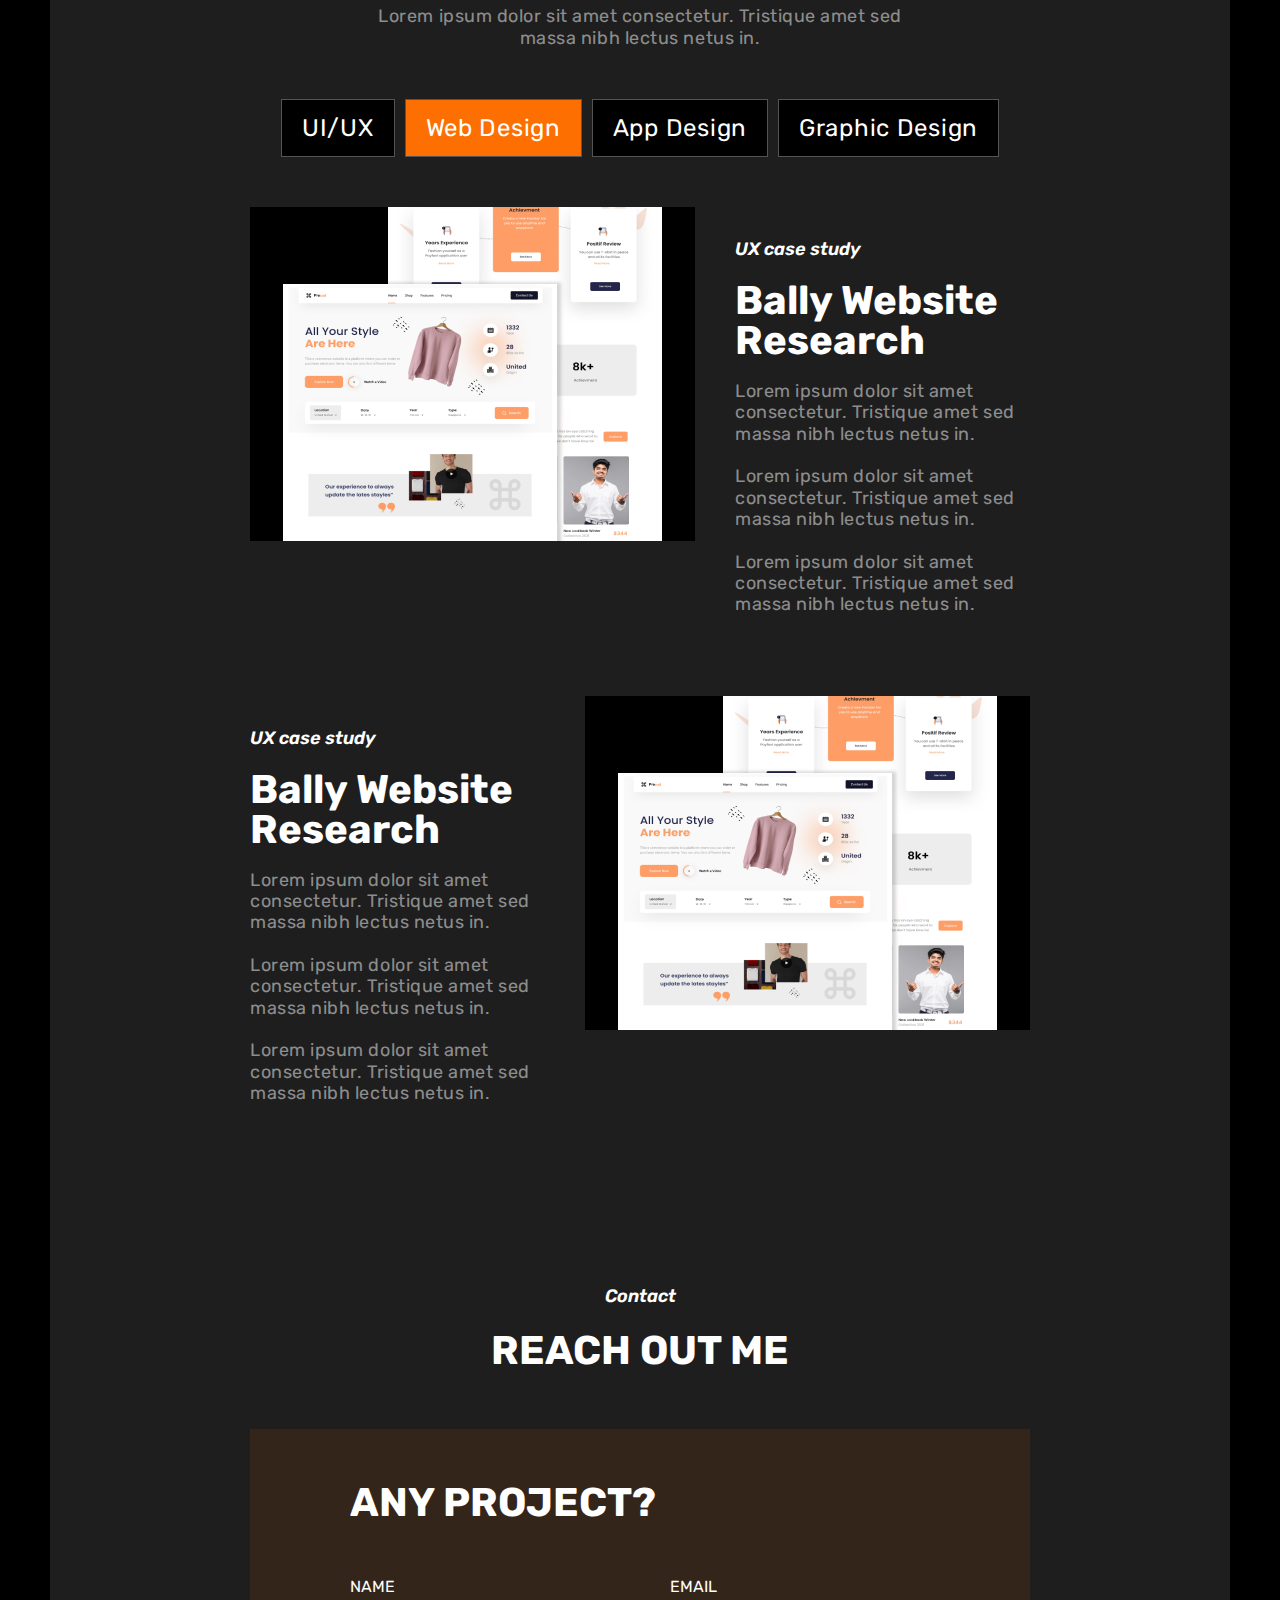
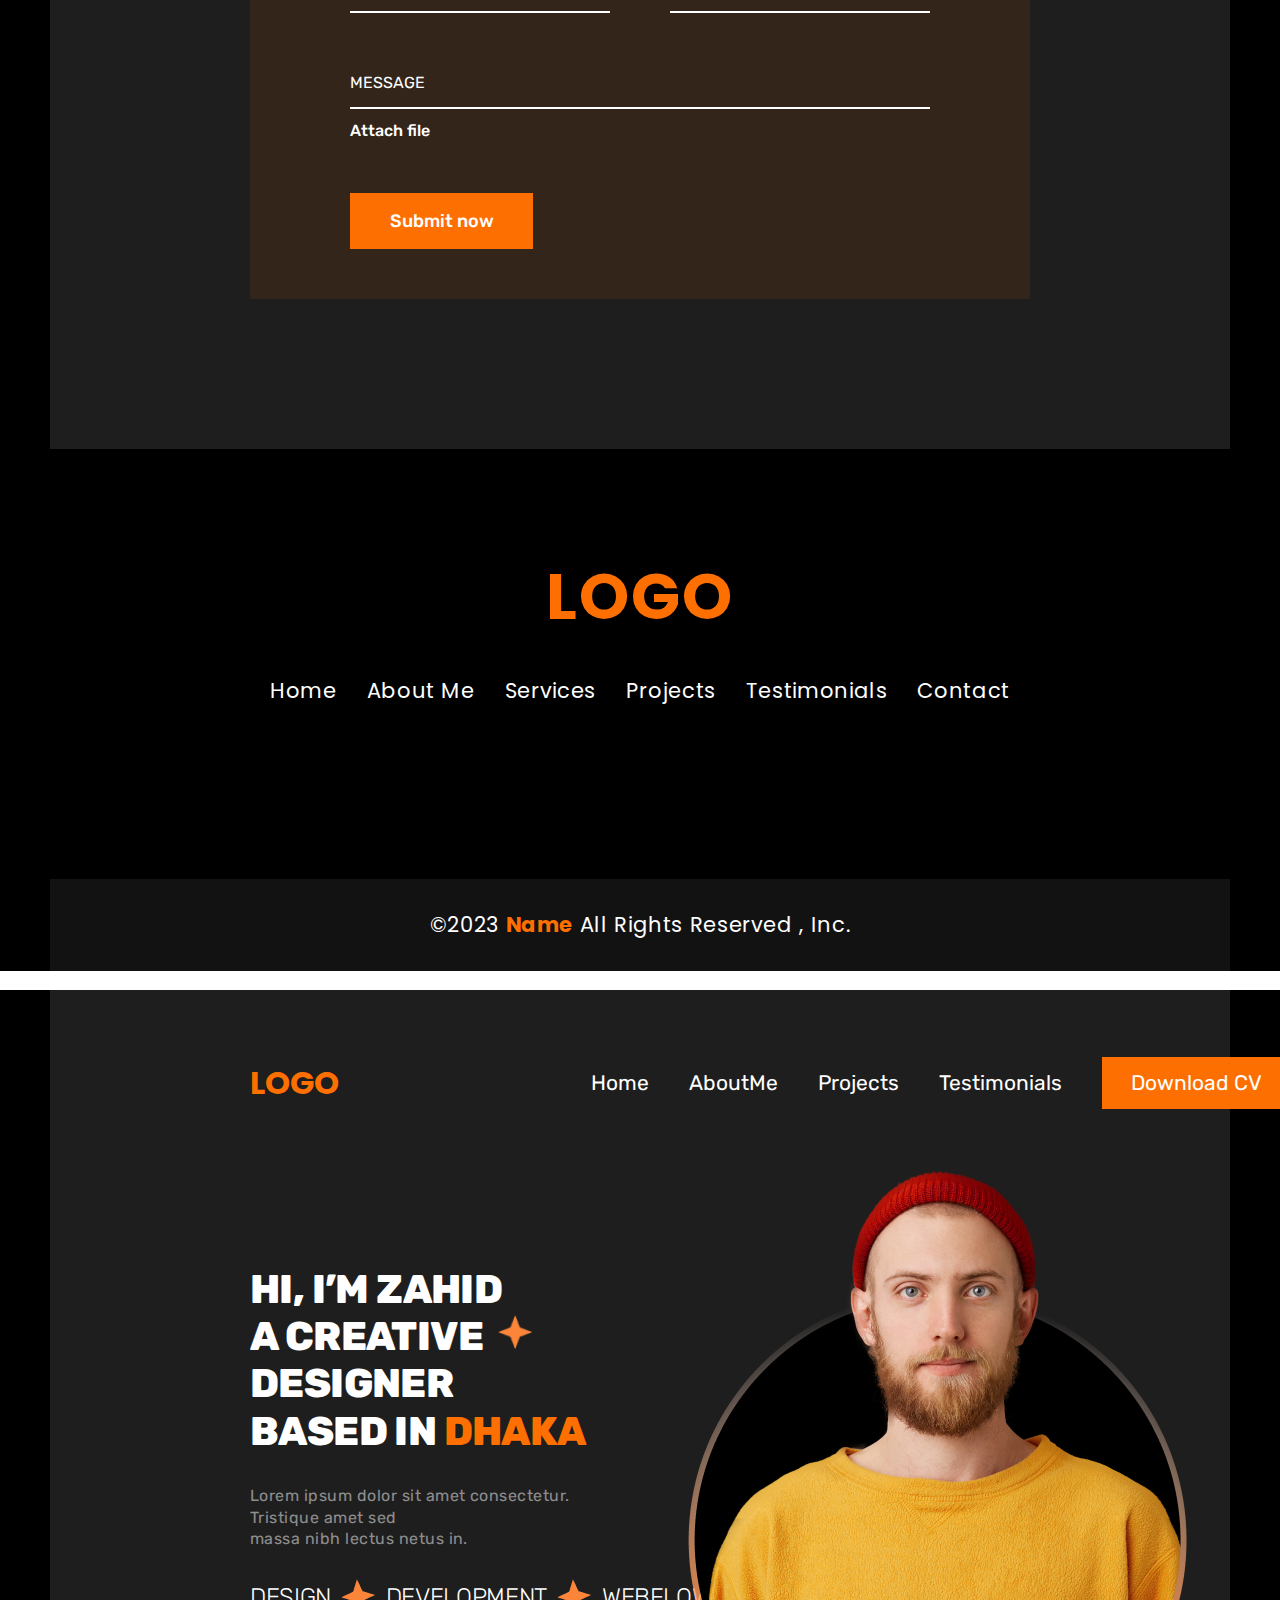
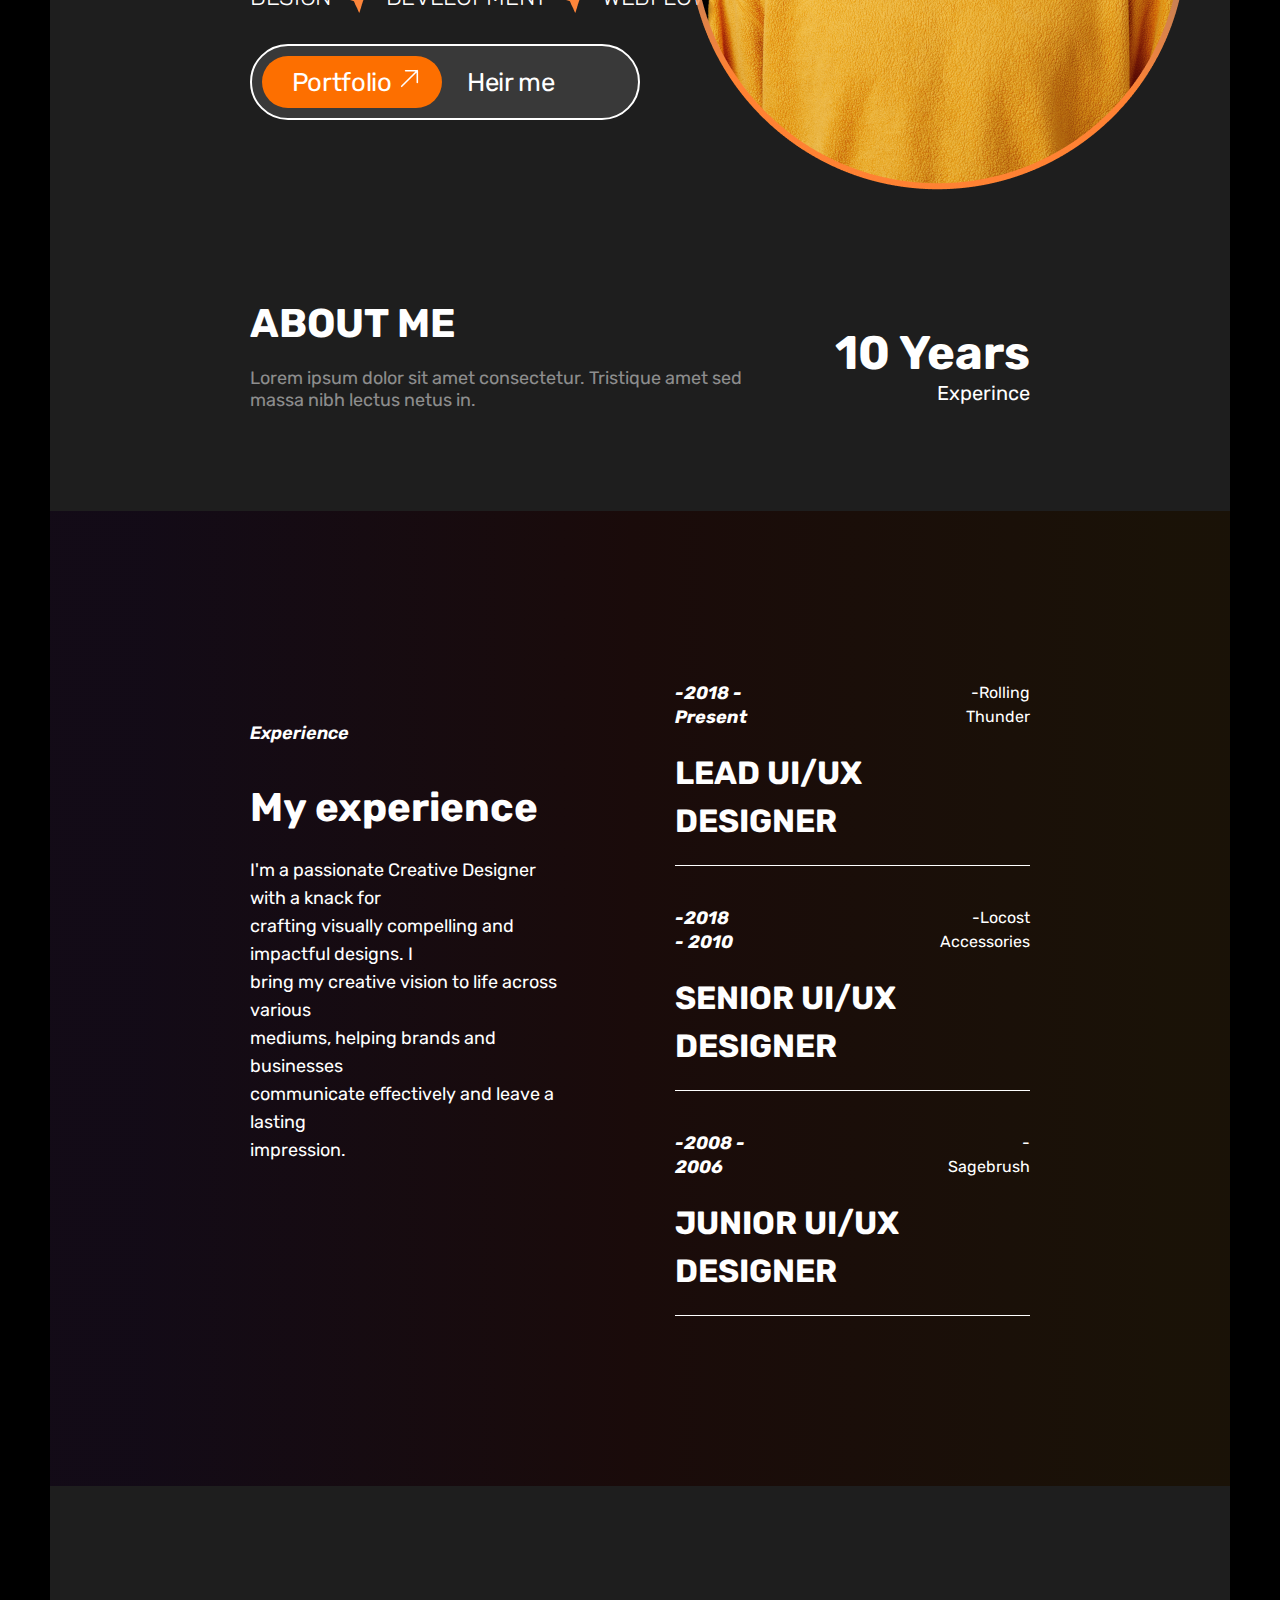
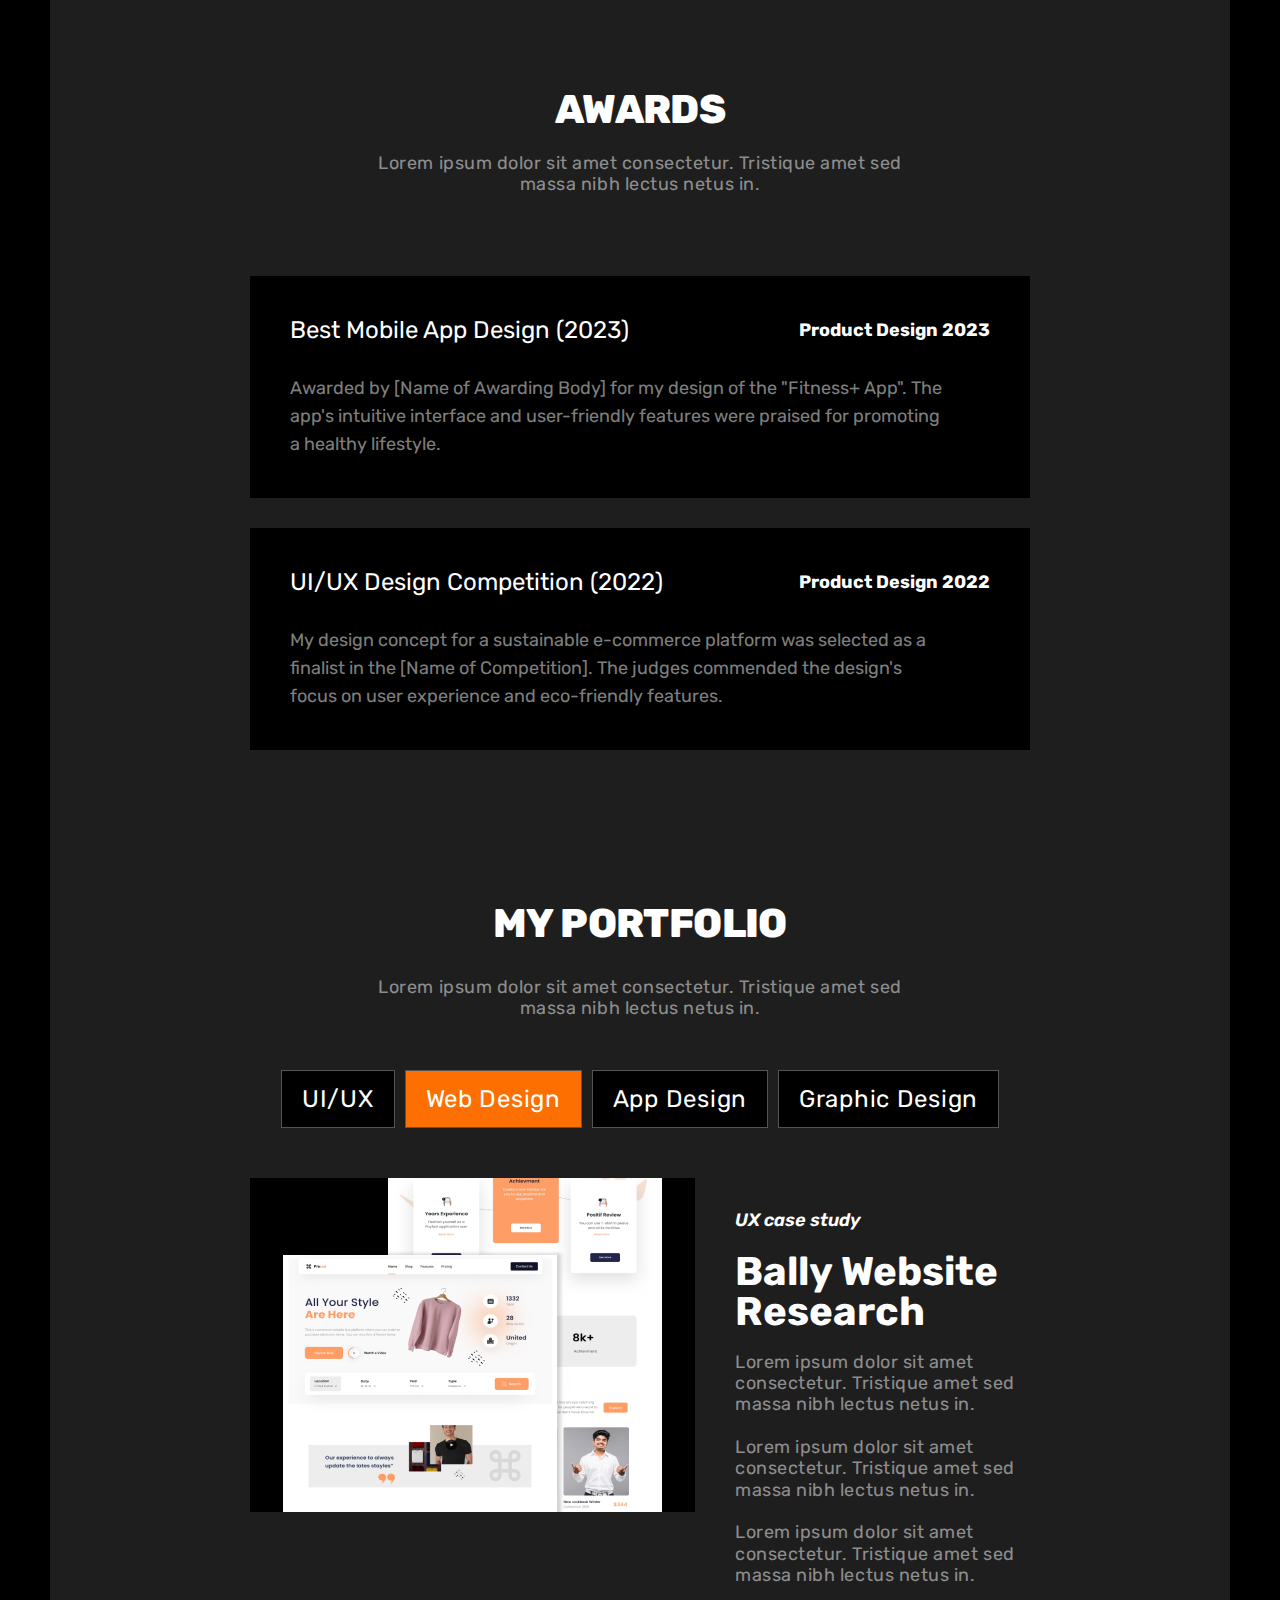
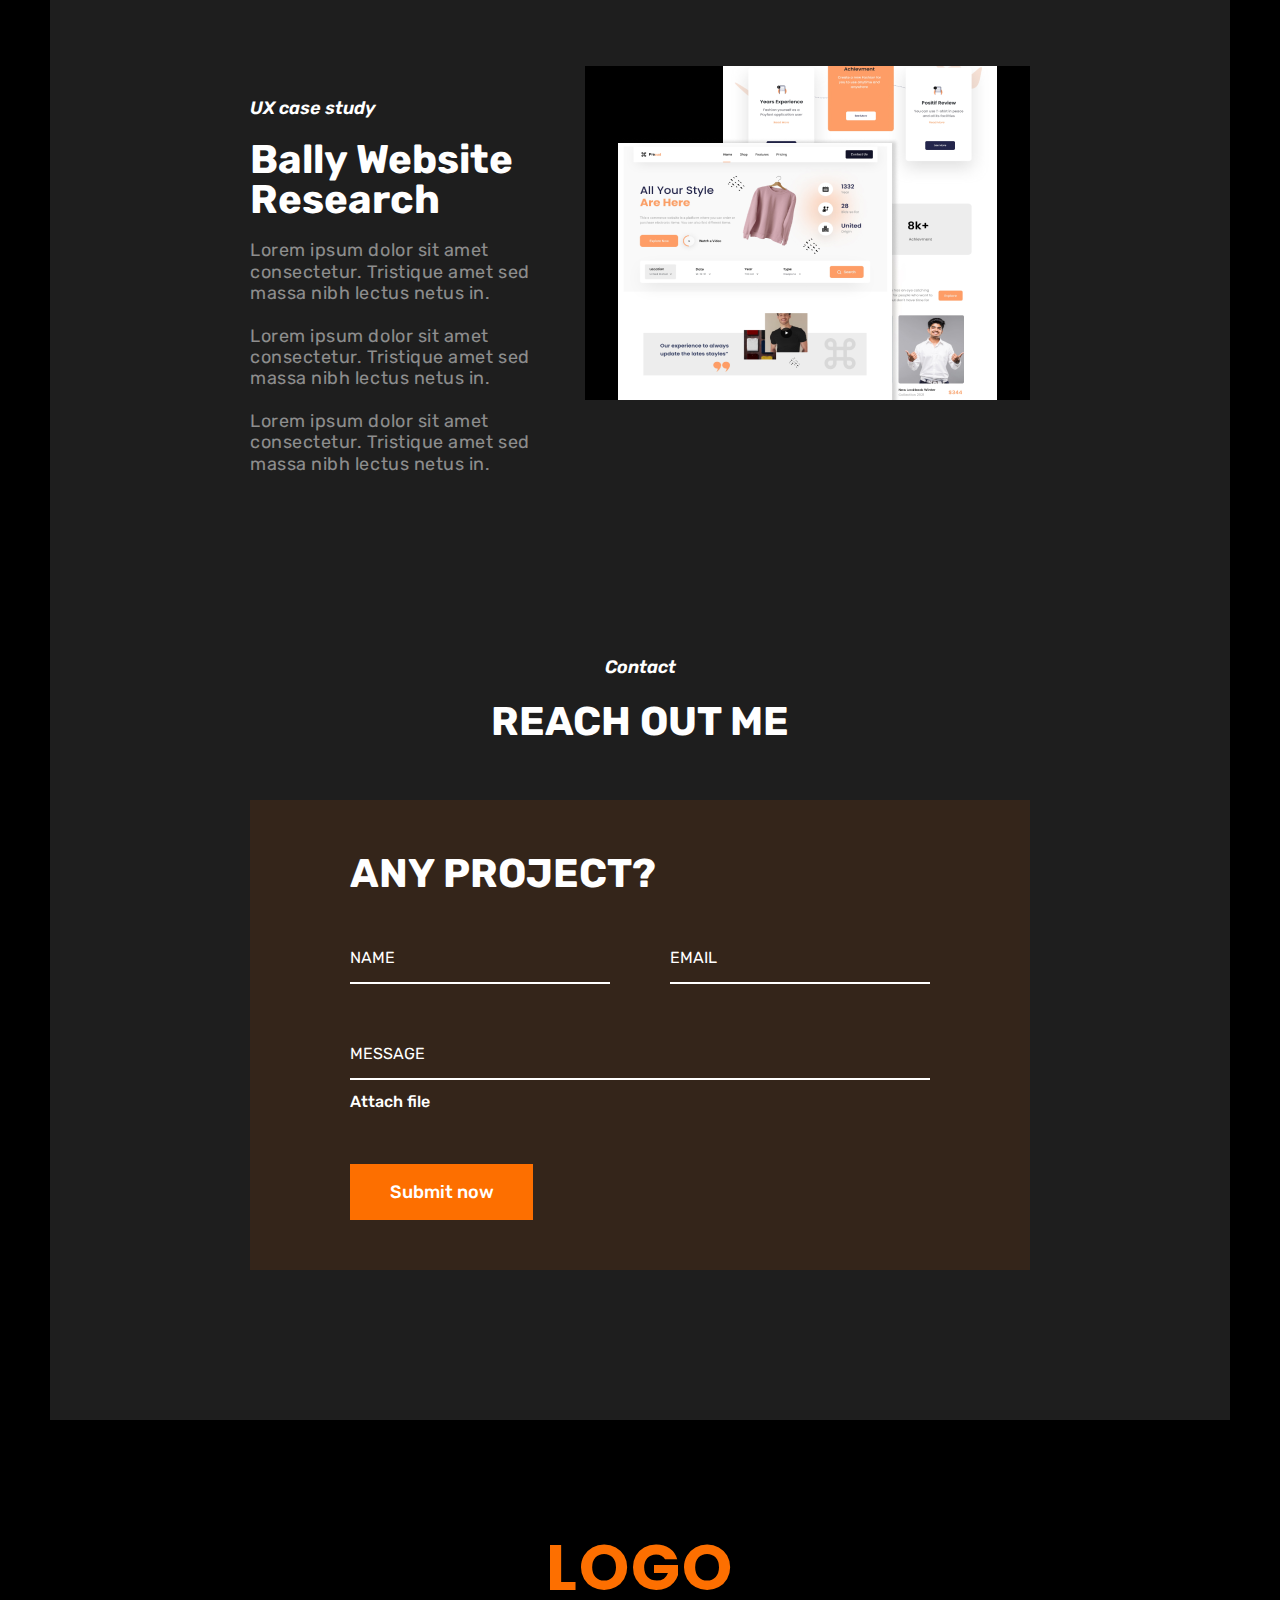
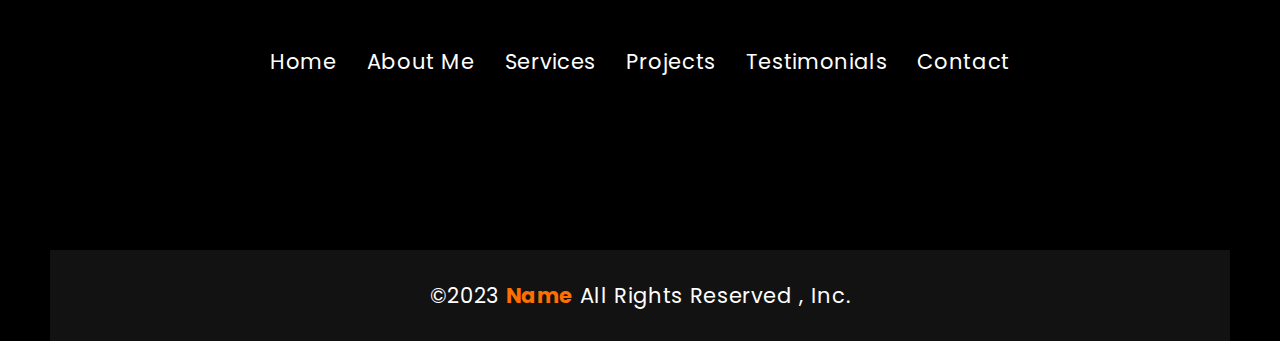
==== commit 428839ea: "Add files via upload" ====
--- a/index.html
+++ b/index.html
@@ -1,3 +1,4 @@
+<<<<<<< HEAD
 <!DOCTYPE html>
 <html lang="en">
 <head>
@@ -429,4 +430,461 @@
 
     
       </body>
+=======
+<!DOCTYPE html>
+<html lang="en">
+<head>
+    <meta charset="UTF-8">
+    <meta name="viewport" content="width=device-width, initial-scale=1.0">
+    <title>Assignment-01</title> 
+    <link rel="stylesheet" href="./style.css"> 
+    <link rel="stylesheet" href="./responsive.css"> 
+    <!-- fontawesome link --> 
+    <link rel="stylesheet" href="https://cdnjs.cloudflare.com/ajax/libs/font-awesome/6.5.2/css/all.min.css" integrity="sha512-SnH5WK+bZxgPHs44uWIX+LLJAJ9/2PkPKZ5QiAj6Ta86w+fsb2TkcmfRyVX3pBnMFcV7oQPJkl9QevSCWr3W6A==" crossorigin="anonymous" referrerpolicy="no-referrer" />
+
+</head>
+<body class="container">  
+
+         <main class="main-container"> 
+
+ <!-- banner section --> 
+
+           <header class="banner-section">  
+
+<!-- nav section --> 
+
+            <section class="nav-section">  
+
+                <div class="right-div"> 
+                 <h1 class="logo">LOGO</h1>
+                </div>  
+      
+                <div class="left-div"> 
+                 <a href="">Home</a> 
+                 <a href="">AboutMe</a> 
+                 <a href="">Projects</a> 
+                 <a href="">Testimonials</a>  
+
+                 <div class="download-cv-but"> 
+                   <a href="">Download CV</a>
+                 </div>
+                </div>
+
+            </section> 
+
+<!-- end of nav section --> 
+
+
+<!-- profile section -->
+
+        <section class="profile-section"> 
+       
+            <div class="profile-desc"> 
+                <div class="profile-left"> 
+                    <h1 class="intro">HI, I’m Zahid<br> A creative<img src="./all imgs/Star 3.png"class="star-one">Designer <br>
+                        Based in <span style="color:#FD6F00 ;">Dhaka</span> 
+                    </h1> 
+                        <p class="intro-desc">Lorem ipsum dolor sit amet consectetur. Tristique amet sed<br> massa nibh lectus netus in.</p>  
+
+                    <div class="design-div"> 
+                        <p class="design">Design</p>  
+
+                         <div class="star-img"> <img src="./all imgs/Star 3.png" alt="star" class="star-three" > </div> 
+
+                        <p class="design">Development</p> 
+                         
+                        <div class="star-img"> <img src="./all imgs/Star 3.png" alt="star"  class="star-three"></div>   
+
+                        <p class="design">Webflow</p> 
+                    </div> 
+
+                   <div class="hire-but"> 
+                          
+                           <div class="portfolio-but"> 
+                             <div class="portfolio-my">Portfolio 
+
+                                <svg  
+                                xmlns="http://www.w3.org/2000/svg" 
+                                fill="none"  
+                                viewBox="0 0 24 24" 
+                                stroke-width="1.5"  
+                                stroke="currentColor" 
+                                class="check-icon">
+                               <path  
+                                stroke-linecap="round"  
+                                stroke-linejoin="round" 
+                                d="m4.5 19.5 15-15m0 0H8.25m11.25 0v11.25" 
+                                 />
+                             </svg>
+
+                             </div>
+                           </div> 
+
+                           <div class="hire-me">Heir me</div> 
+
+                   </div> 
+
+                    <div id="icons"> 
+                        <a href="https://www.facebook.com/profile" target="_blank" >
+                               <i class="fa-brands fa-facebook" style="font-size: 35px; color:#FFFFFF80;"></i>
+                        </a>
+                        <a href=""> 
+                               <i class="fa-brands fa-twitter"  style="font-size:35px;color:#FFFFFF80;"></i>
+                        </a>
+                        <a href="" > 
+                               <i class="fa-brands fa-instagram"style="font-size: 35px; color:#FFFFFF80;" ></i>
+                        </a>
+                        <a href="" > 
+                               <i class="fa-brands fa-linkedin" style="font-size: 35px; color:#FFFFFF80;"></i>
+                        </a>
+
+                    </div>  
+
+                </div>
+
+            </div> 
+
+            <div class="profile-img"> 
+                <img src="./all imgs/Group 2.png" alt="">
+            </div>
+        </section> 
+
+ </div>
+<!-- rotate banner --> 
+
+<!-- <div class="rotted-banner"> 
+ <p>UX Design<img src="./all imgs/Star 3.png" alt="star" class="star-one">App Design<img src="./all imgs/Star 3.png" alt="star" class="star-one">Dashboard<img src="./all imgs/Star 3.png" alt="star" class="star-one">Wireframe<img src="./all imgs/Star 3.png" alt="star" class="star-one">User Research<img src="./all imgs/Star 3.png" alt="star" class="star-one">UX Design<img src="./all imgs/Star 3.png" alt="star" class="star-one">App Design</p>
+</div> -->
+        </header>
+ 
+
+  <!-- about section       --> 
+
+
+                 <div class="about-section"> 
+  
+                         <div class="about-me"> 
+                           <h1 class="about-me-title">About Me</h1> 
+                            <p class="about-me-desc">Lorem ipsum dolor sit amet consectetur. Tristique amet sed <br>massa nibh lectus netus in.</p>
+                         </div>
+
+                          <div class="ratings"> 
+                             <span class="star-two" >  
+                                 <i class="fa-solid fa-star" style="color: #FD6F00; font-size: 25px;"></i>  
+                                 <i class="fa-solid fa-star" style="color: #FD6F00;font-size: 25px;"></i> 
+                                 <i class="fa-solid fa-star" style="color: #FD6F00;font-size: 25px;"></i>
+                                 <i class="fa-solid fa-star" style="color: #FD6F00;font-size: 25px;"></i> 
+                                 <i class="fa-solid fa-star" style="color: #FD6F00;font-size: 25px;"></i> 
+                             </span>
+                            <p> 
+                             <span style="font-size: 47px;font-weight: 700;">10 Years</span>
+                            </p> 
+                            <p style="font-size: 20px; font-weight:400;"> 
+                             Experince
+                            </p>
+                          </div>
+
+
+                 </div>
+
+
+               
+              
+
+<!-- experiance -->
+
+             <section class="experience-container"> 
+                        <div class="left-ex"> 
+                               <h1 class="ex-title">Experience</h1> 
+                               <h1 class="myex-title">My experience</h1> 
+                               <p class="ex-desc">I'm a passionate Creative Designer with a knack for<br>crafting visually compelling and impactful designs.  I<br>bring my creative vision to life across various<br>mediums, helping brands and businesses<br>communicate effectively and leave a lasting<br>impression.</p>
+                        </div>   
+
+
+
+                        <div class="right-ex"> 
+                             <div style="display: flex; align-items: center; justify-content: space-between; gap:200px;"> 
+                                 <h1 style=" font-family: Rubik;
+                                 font-size: 18px;
+                                 font-style: italic;
+                                 font-weight: 700;
+                                 line-height: 24px;
+                                 text-align: left;
+                                 ">-2018 - Present</h1>  
+
+                                 <p style="font-family: Rubik;
+                                 font-size: 16px;
+                                 font-weight: 400;
+                                 line-height: 24px;
+                                 text-align: right;
+                                 ">-Rolling Thunder</p> 
+                                  
+                             </div> 
+                              
+                             
+                                 <div class="experience-name">Lead UI/UX Designer</div>   
+                                  
+
+                                  <div style="display: flex; align-items: center; justify-content: space-between; gap:200px;padding-top: 40px;"> 
+                                    <h1 style=" font-family: Rubik;
+                                    font-size: 18px;
+                                    font-style: italic;
+                                    font-weight: 700;
+                                    line-height: 24px;
+                                    text-align: left;
+                                    ">-2018 - 2010</h1>  
+   
+                                    <p style="font-family: Rubik;
+                                    font-size: 16px;
+                                    font-weight: 400;
+                                    line-height: 24px;
+                                    text-align: right;
+                                    ">-Locost Accessories</p> 
+                                     
+                                </div> 
+                                 
+                                
+                                    <div class="experience-name">Senior UI/UX Designer</div>   
+                                      
+                                      <div style="display: flex; align-items: center; justify-content: space-between; gap:200px;padding-top: 40px;"> 
+                                        <h1 style=" font-family: Rubik;
+                                        font-size: 18px;
+                                        font-style: italic;
+                                        font-weight: 700;
+                                        line-height: 24px;
+                                        text-align: left;
+                                        ">-2008 - 2006</h1>  
+       
+                                        <p style="font-family: Rubik;
+                                        font-size: 16px;
+                                        font-weight: 400;
+                                        line-height: 24px;
+                                        text-align: right;
+                                        ">-Sagebrush</p> 
+                                         
+                                    </div> 
+                                     
+                                    
+                                        <div  class="experience-name">Junior UI/UX Designer</div>   
+         
+     
+
+
+                              
+                             </div>
+
+             </section> 
+
+
+<!-- award section -->
+
+
+             <div class="award-container"> 
+               <div> 
+                 <div class="award-first"> 
+                     <div id="award">Awards</div> 
+                     <div class="award-desc">Lorem ipsum dolor sit amet consectetur. Tristique amet sed<br> massa nibh lectus netus in.</div>
+                    </div>
+               </div> 
+
+             <div class="pera-section"> 
+
+                 <div class="award-sec"> 
+                     <div class="award-first-section"> 
+                          <h1 class="sec-title">Best Mobile App Design (2023)</h1> 
+                          <h1 class="sec-time">Product Design 2023</h1>
+                     </div> 
+ 
+                     <div> 
+                         <p class="pera">Awarded by [Name of Awarding Body] for my design of the "Fitness+ App". The<br> app's intuitive interface and user-friendly features were praised for promoting<br> a healthy lifestyle.</p>
+                     </div>
+                   </div>  
+ 
+ 
+                   <div class="award-sec-two"> 
+                     <div class="award-first-section"> 
+                          <h1 class="sec-title">UI/UX Design Competition (2022)</h1> 
+                          <h1 class="sec-time">Product Design 2022</h1>
+                     </div> 
+ 
+                     <div> 
+                         <p class="pera">My design concept for a sustainable e-commerce platform was selected as a<br> finalist in the [Name of Competition]. The judges commended the design's<br> focus on user experience and eco-friendly features.</p>
+                     </div>
+                   </div> 
+
+             </div>
+               
+             </div>
+
+
+<!-- portfolio -->
+
+             <section class="portfolio-container"> 
+                 <div class="parent-port"> 
+                     <div class="my-port">My Portfolio</div> 
+                     <div class="port-desc">Lorem ipsum dolor sit amet consectetur. Tristique amet sed<br> massa nibh lectus netus in.</div>
+                 </div> 
+                  
+                 <div class="port-buts"> 
+                     <div class="but-ui but"> 
+                           <a href="">UI/UX</a>
+                     </div>  
+                     <div class="but-web but"> 
+                         <a href="">Web Design</a>
+                     </div> 
+                     <div class="but-app but"> 
+                         <a href="">App Design</a>
+                     </div> 
+                     <div class="but-graph but"> 
+                         <a href="">Graphic Design</a>
+                     </div>
+                 </div>  
+
+                 <div class="research-container"> 
+                     <div class="research-img"> 
+                         <img src="./all imgs/Frame 47568.png" >
+                     </div> 
+
+                     <div class="lorem-pera"> 
+                        <h1 class="research-title">UX case study</h1> 
+                        <h1 class="bally-title">Bally Website Research</h1> 
+                        <p class="lorem">Lorem ipsum dolor sit amet consectetur. Tristique amet sed<br> massa nibh lectus netus in.<br><br>
+                         Lorem ipsum dolor sit amet consectetur. Tristique amet sed<br> massa nibh lectus netus in.<br><br>
+                         Lorem ipsum dolor sit amet consectetur. Tristique amet sed<br> massa nibh lectus netus in.</p>
+                     </div>
+                 </div> 
+
+                 <div class="research-container"> 
+                     
+
+                     <div class="lorem-pera"> 
+                        <h1 class="research-title">UX case study</h1> 
+                        <h1 class="bally-title">Bally Website Research</h1> 
+                        <p class="lorem">Lorem ipsum dolor sit amet consectetur. Tristique amet sed<br> massa nibh lectus netus in.<br><br>
+                         Lorem ipsum dolor sit amet consectetur. Tristique amet sed<br> massa nibh lectus netus in.<br><br>
+                         Lorem ipsum dolor sit amet consectetur. Tristique amet sed<br> massa nibh lectus netus in.</p>
+                     </div> 
+
+                     <div class="research-img"> 
+                         <img src="./all imgs/Frame 47568.png" alt="">
+                     </div> 
+                 </div>
+
+             </section> 
+
+ <!-- contact --> 
+
+           <section class="contact-container"> 
+              
+               <h1 class="contact-title">Contact</h1> 
+               <h1 class="contact-desc">Reach out me</h1> 
+
+               <div class="contact-form"> 
+                  <h1 class="form-title">ANY PROJECT?</h1> 
+
+      <!--main  FORM -->
+
+                  <form class="card-form">
+                     <div class="display">  
+              
+                      <div class="input">
+                          <input type="text" class="input-field" required/>
+                          <label class="input-label">NAME</label>
+                        </div>
+                      <div class="input">
+                          <input type="text" class="input-field"required/>
+                          <label class="input-label">EMAIL</label>
+                        </div> 
+              
+                       
+              
+                     </div>  
+                     
+                     <div class="input message">
+                      <input type="text" class="input-field" required/>
+                      <label class="input-label">MESSAGE</label>
+                    </div> 
+                   <div class="form-file"> 
+                     <span><i class="fa-solid fa-link"></i></span> 
+                     <p class="attach-file">Attach file</p>
+
+                   </div> 
+
+
+                   <div class="submit-but">  
+                        <span class="submit-text">Submit now</span>
+
+                   </div>
+                           
+                    </form>
+
+                  
+
+               </div>
+
+           </section> 
+
+
+<!-- footer             -->
+
+
+           <footer class="footer-section">  
+            <div id="footer-logo"> 
+             <h1 class="footer-logo">LOGO</h1>
+            </div> 
+             
+            <div class="footer-info"> 
+             <a href="">Home</a> 
+             <a href="">About Me</a>  
+             <a href="">Services</a>
+             <a href="">Projects</a> 
+             <a href="">Testimonials</a>   
+             <a href="">Contact</a>
+            </div>
+
+
+            <div id="footer-icons"> 
+             <a href="https://www.facebook.com/profile" target="_blank" style="font-size: 35px;"> 
+                 <i class="fa-brands fa-facebook"></i>
+             </a>
+             <a href="" style="font-size: 35px; color:#FFFFFF80;"> 
+                 <i class="fa-brands fa-twitter"></i>
+             </a>
+             <a href="" style="font-size: 35px; color:#FFFFFF80;"> 
+                 <i class="fa-brands fa-instagram"></i>
+             </a>
+             <a href="" style="font-size: 35px; color:#FFFFFF80;"> 
+                 <i class="fa-brands fa-linkedin"></i>
+             </a> 
+
+             
+
+         </div> 
+         
+         <div class="copyright"> 
+             &copy;2023 <span class="span-name">Name</span> All Rights Reserved , Inc.
+         </div>
+
+
+           </footer>
+
+
+
+
+         </main>
+
+           
+        
+  
+
+ 
+
+
+  
+   
+
+
+    
+      </body>
+>>>>>>> 90d9473 (third commit)
 </html>--- a/style.css
+++ b/style.css
@@ -188,7 +188,7 @@
 
 }
 .portfolio-but{  
-width: 230px;
+width: 180px;
 padding: 10px 20px 10px 20px;
 gap: 0px;
 border-radius: 60px;
--- a/style.css
+++ b/style.css
@@ -188,7 +188,7 @@
 
 }
 .portfolio-but{  
-width: 230px;
+width: 180px;
 padding: 10px 20px 10px 20px;
 gap: 0px;
 border-radius: 60px;
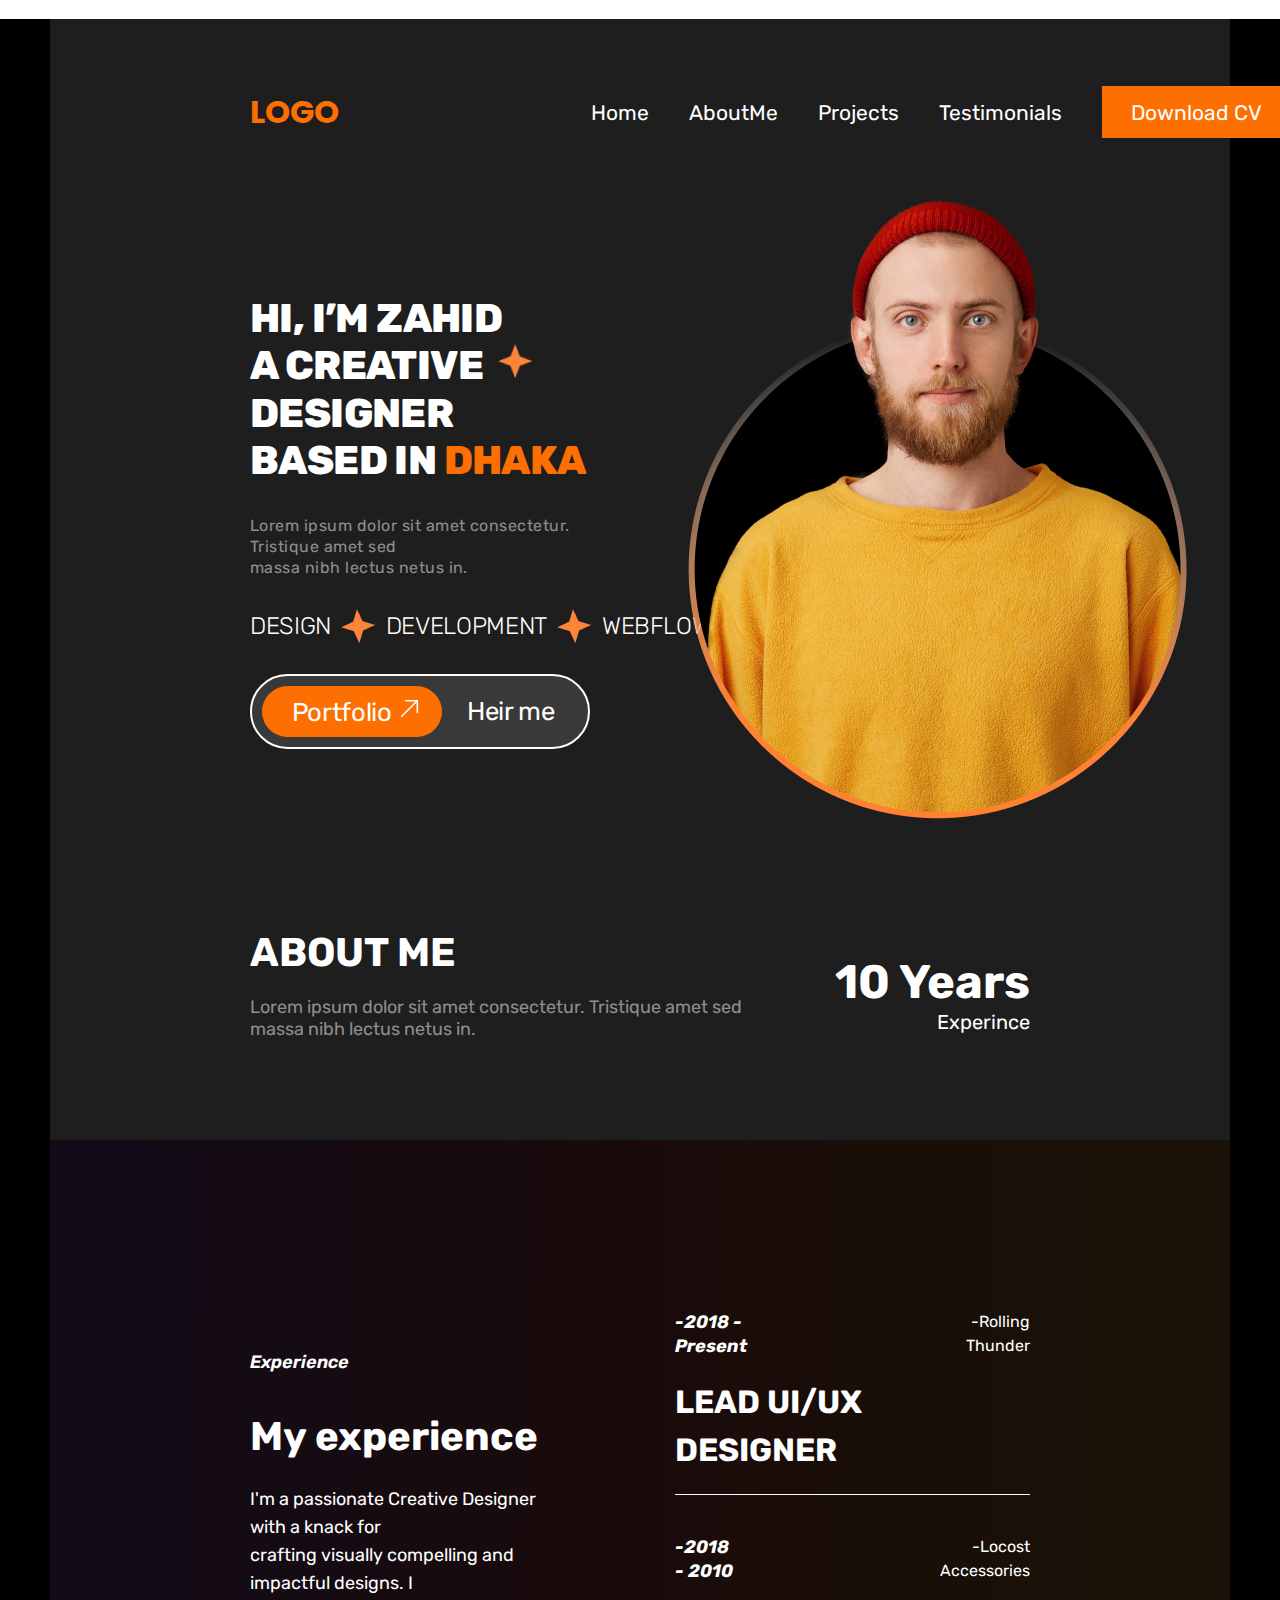
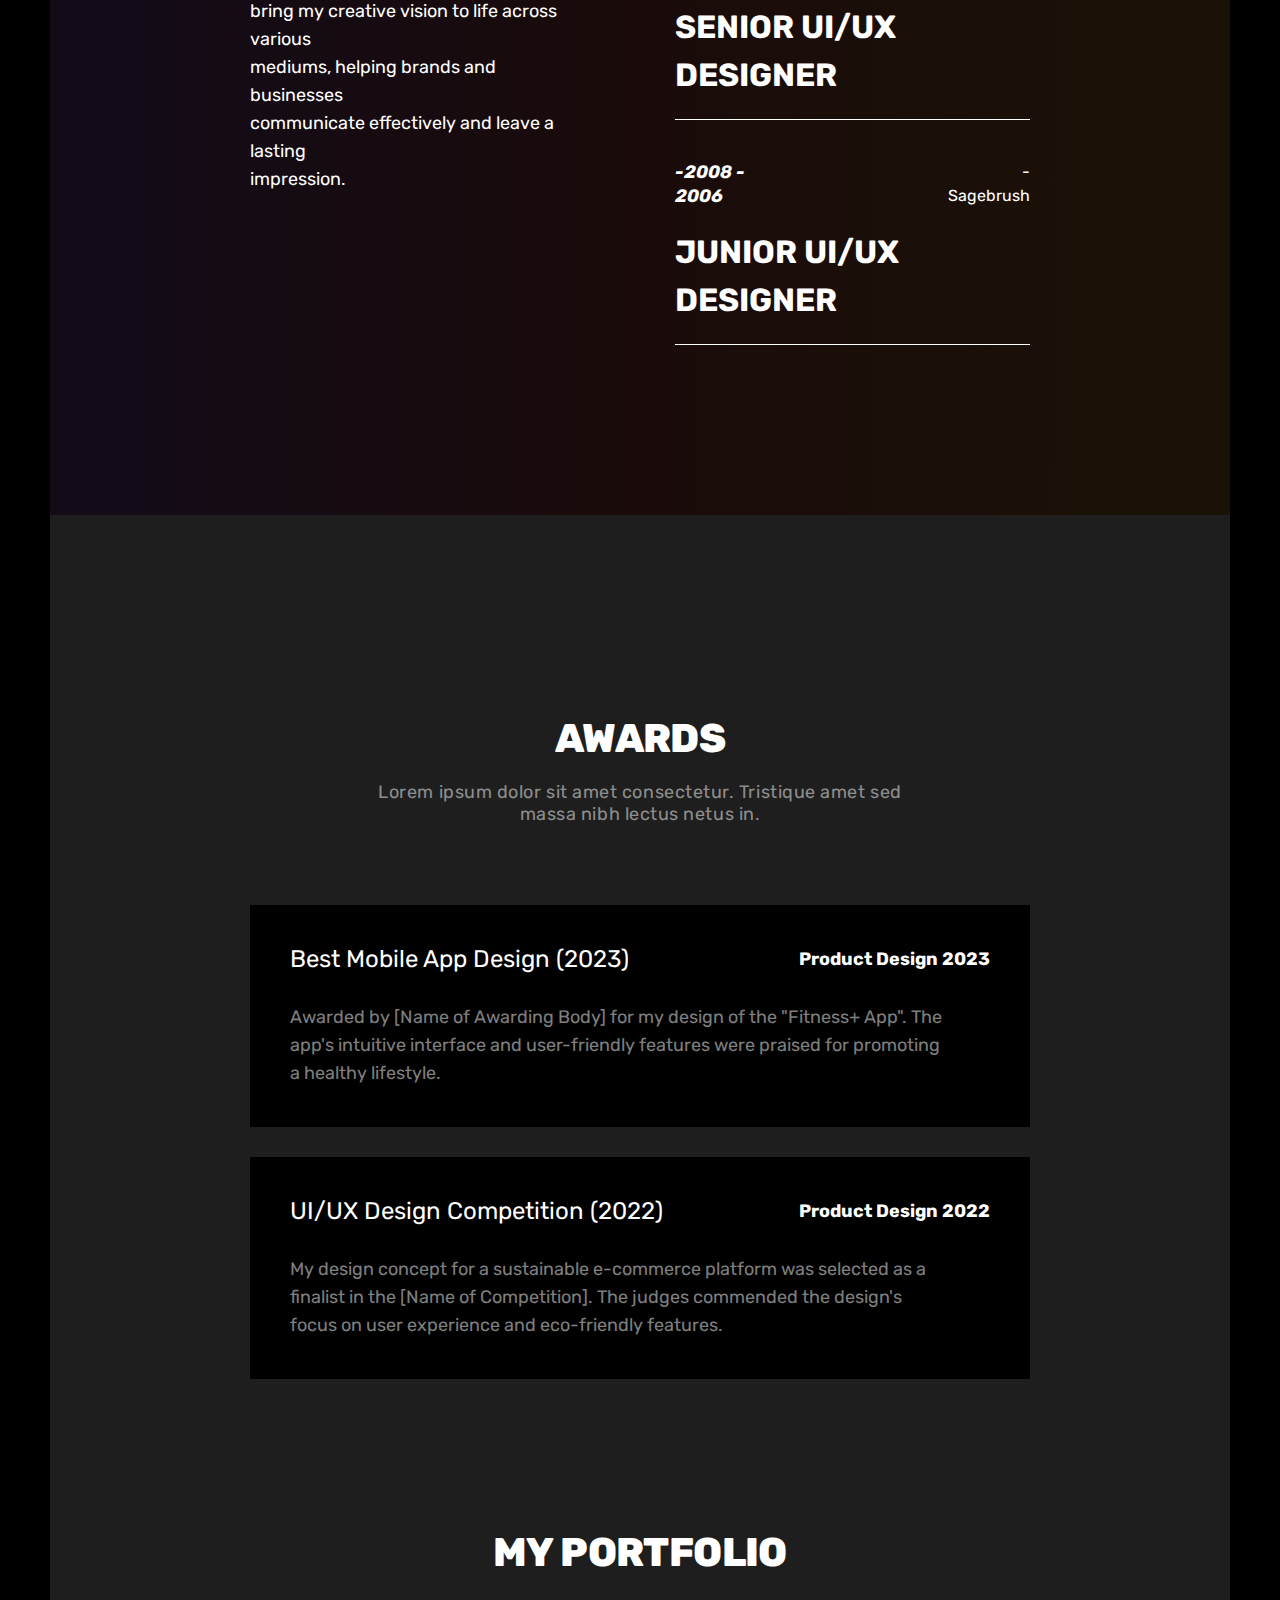
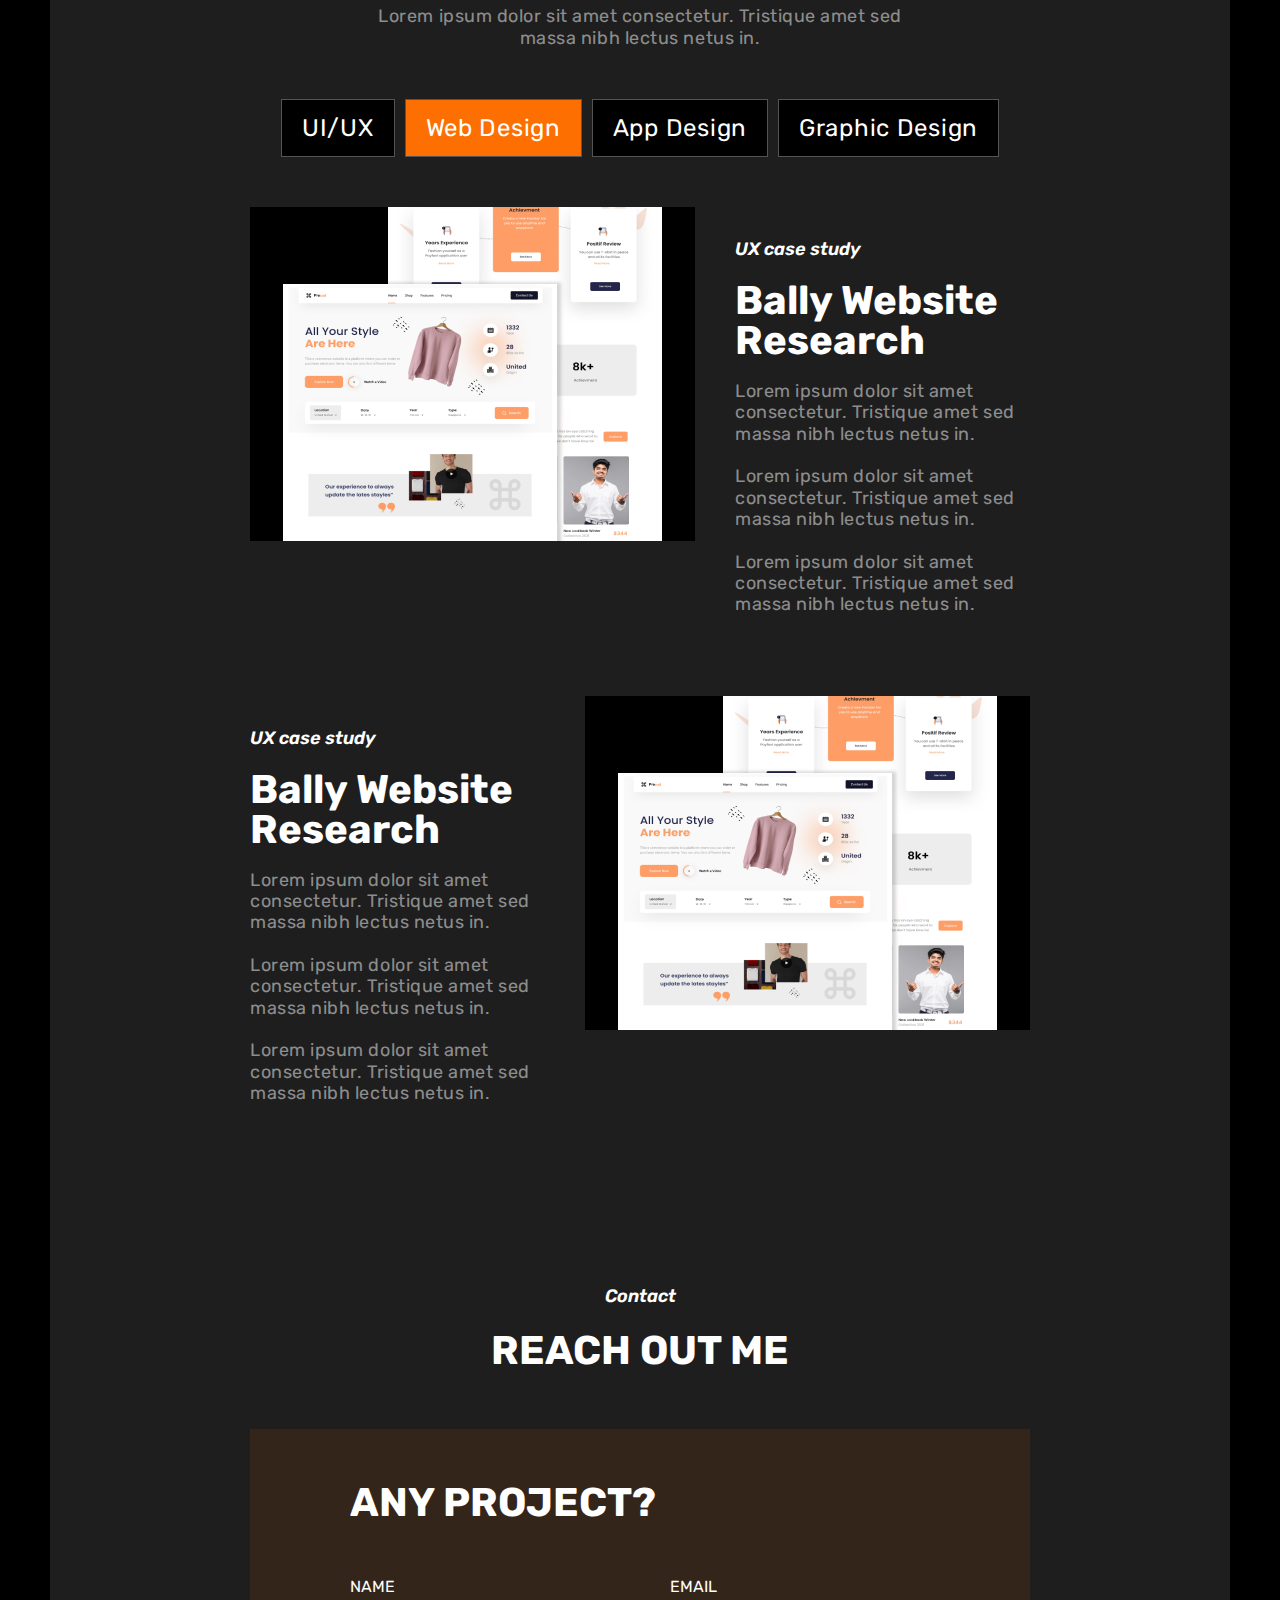
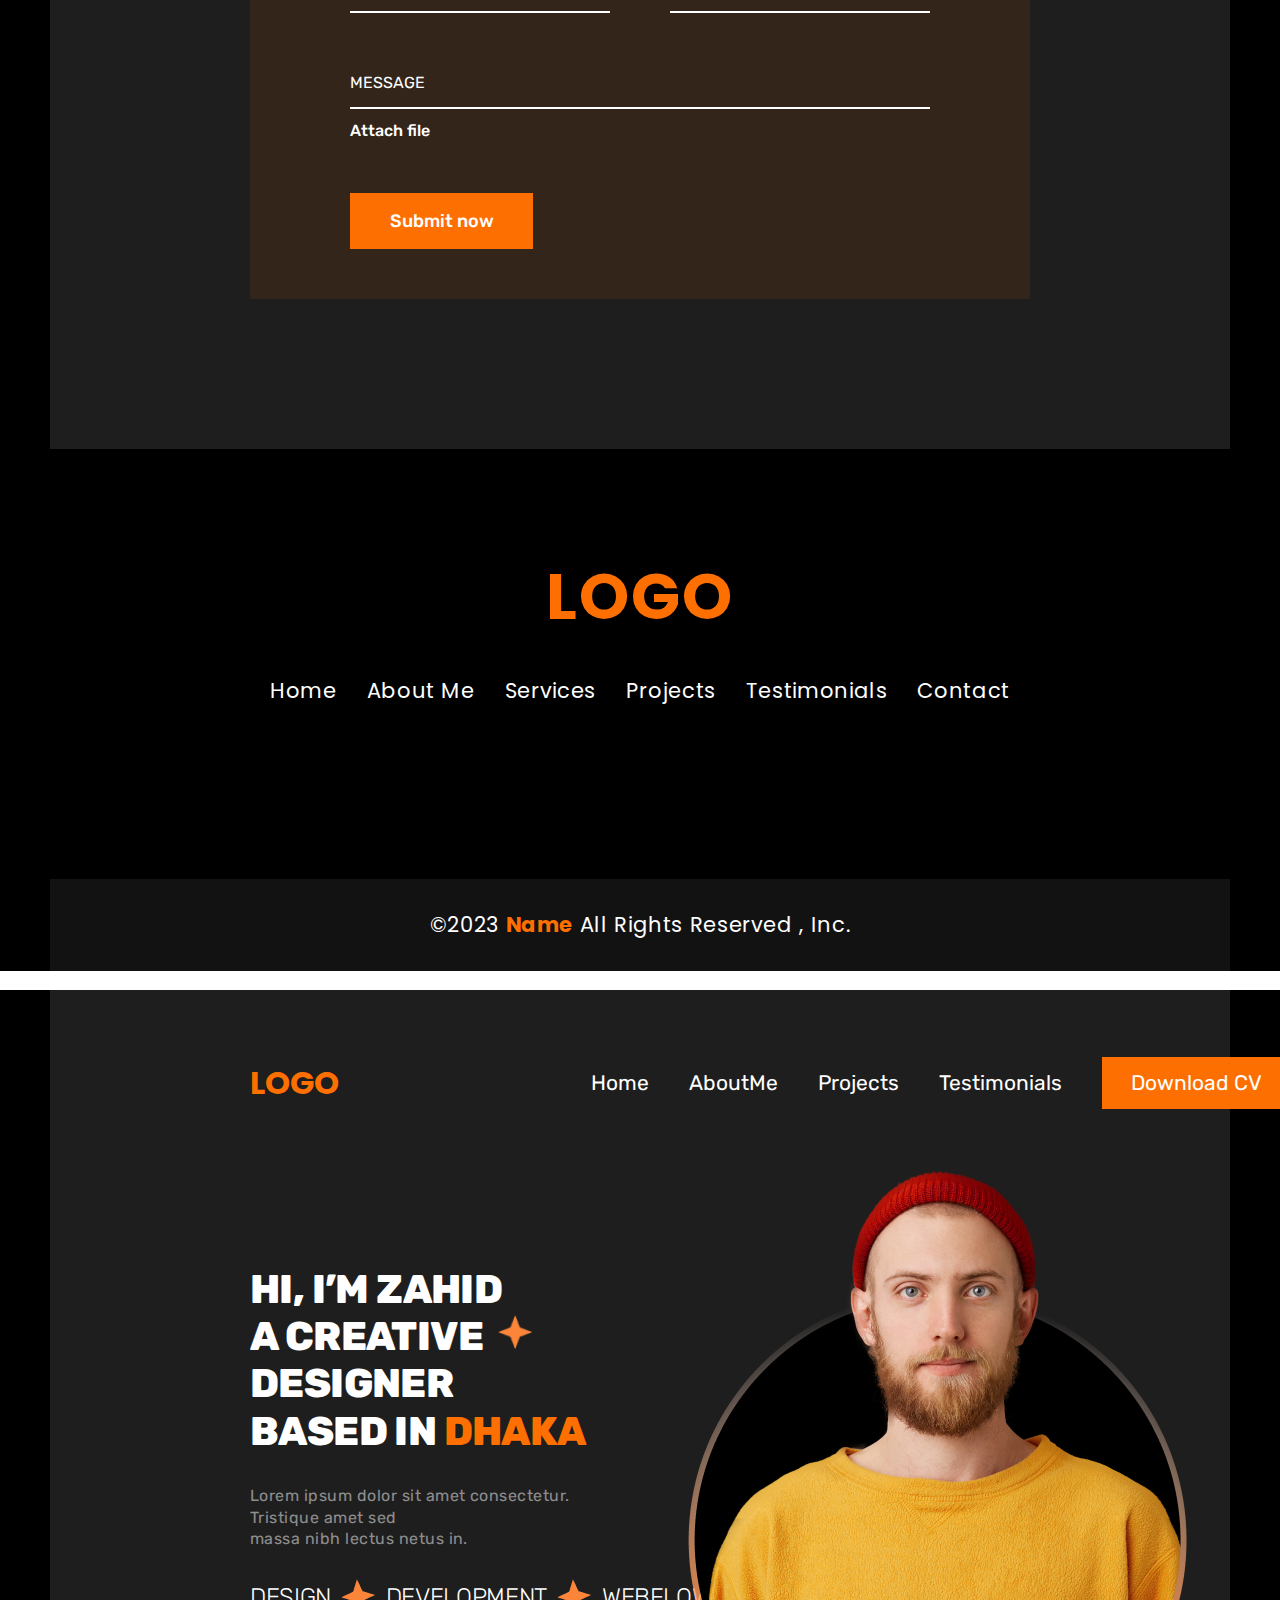
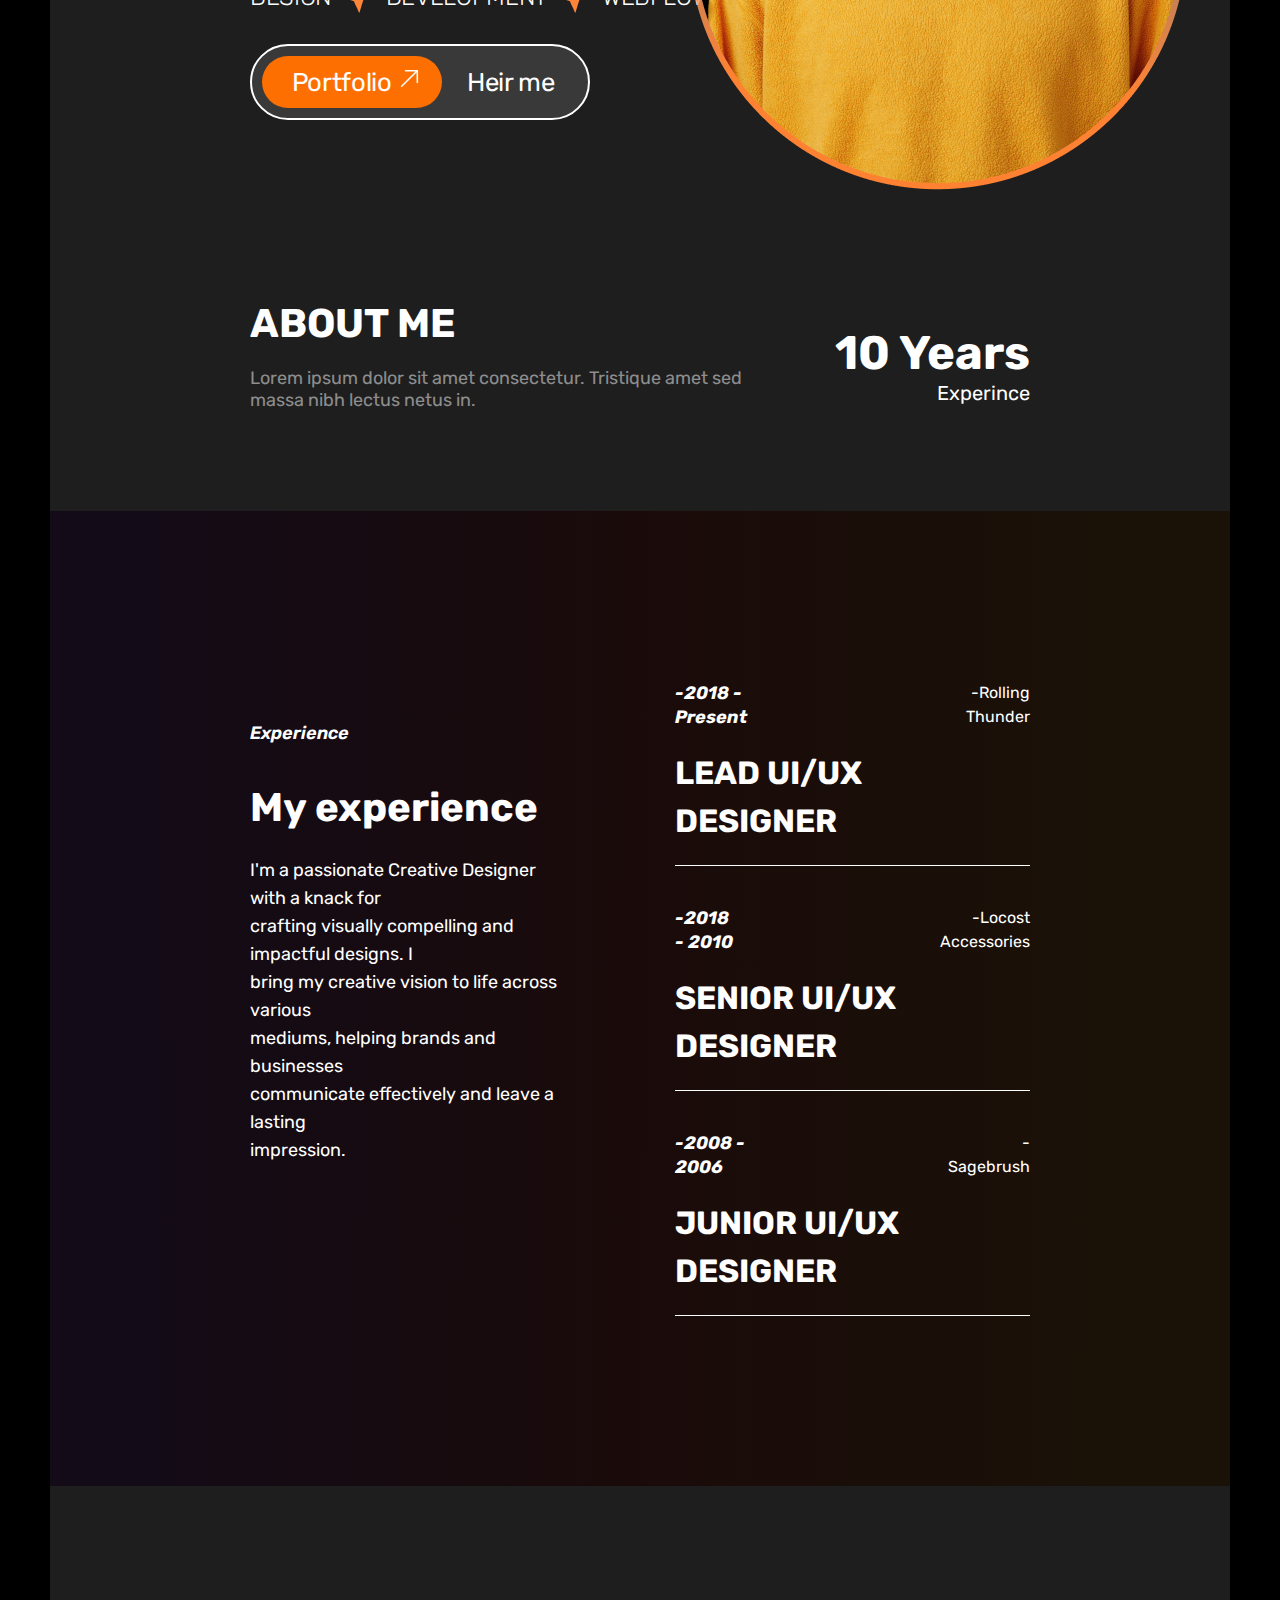
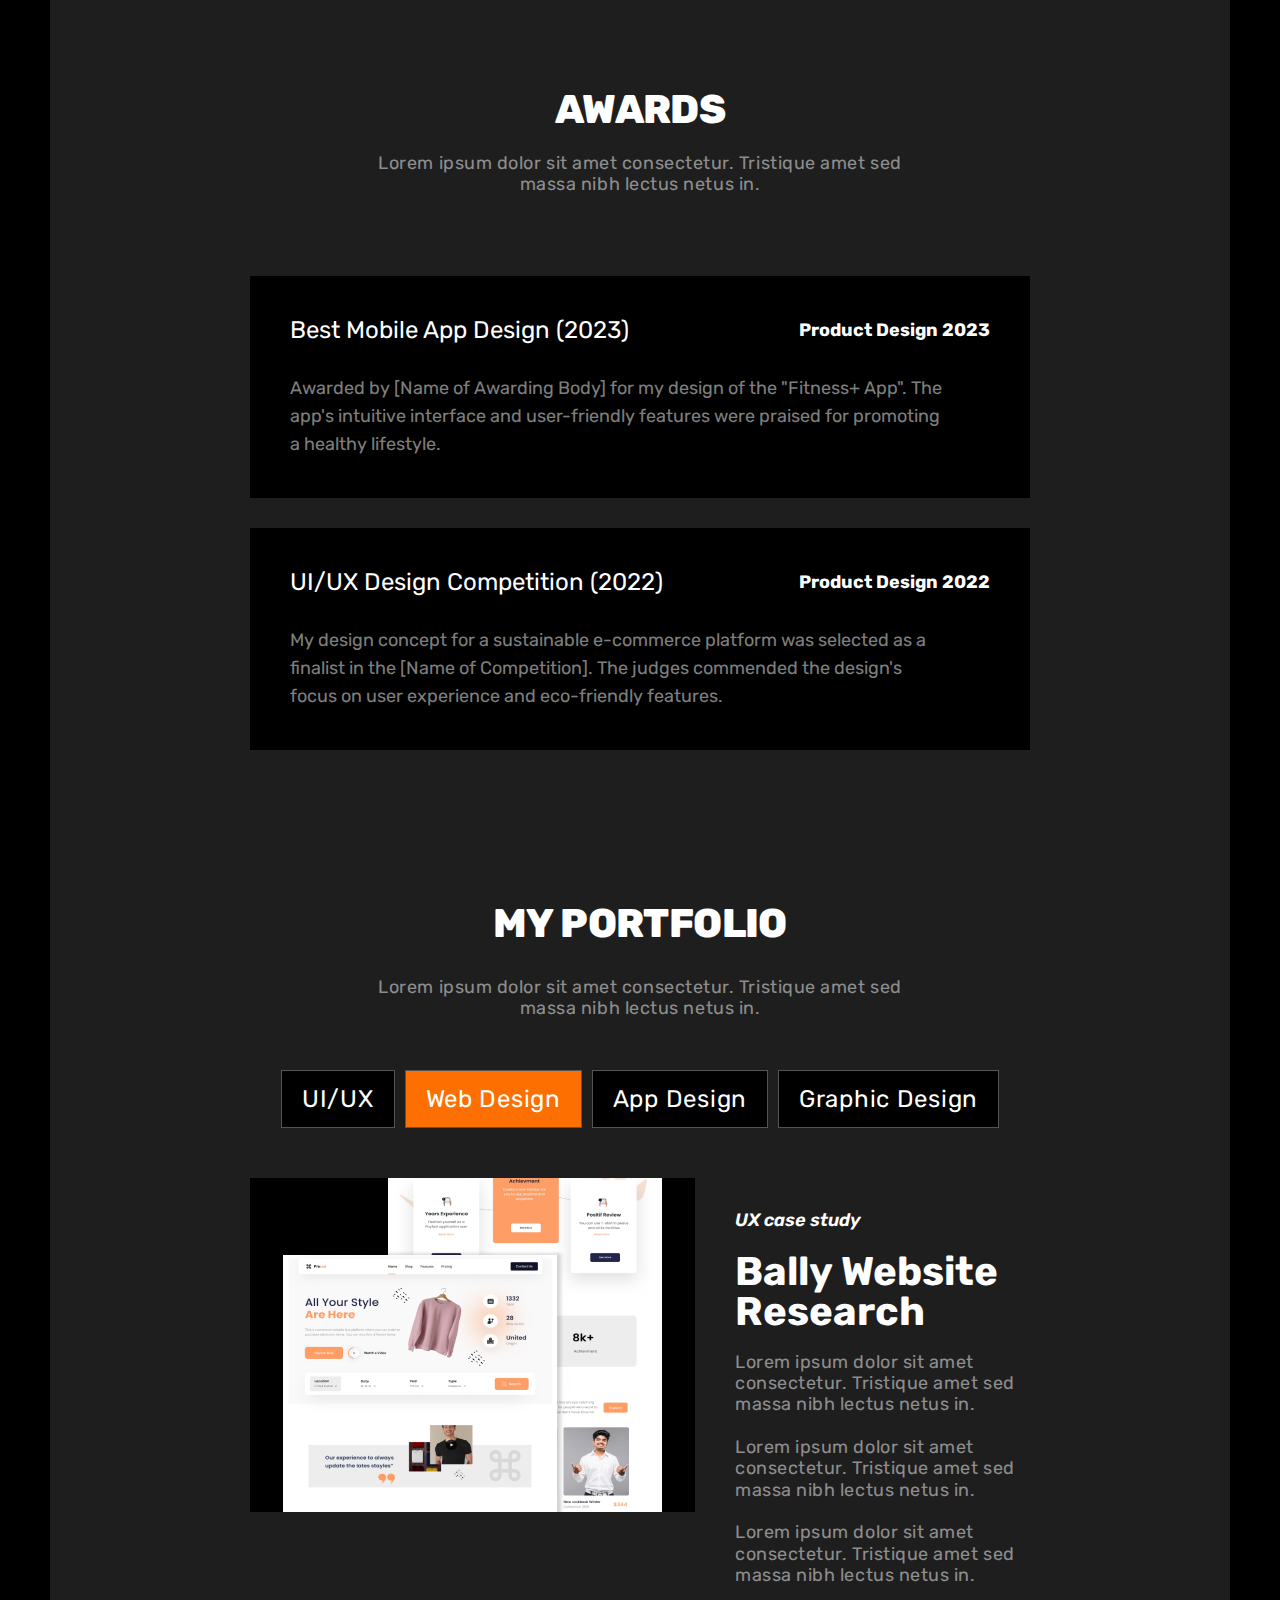
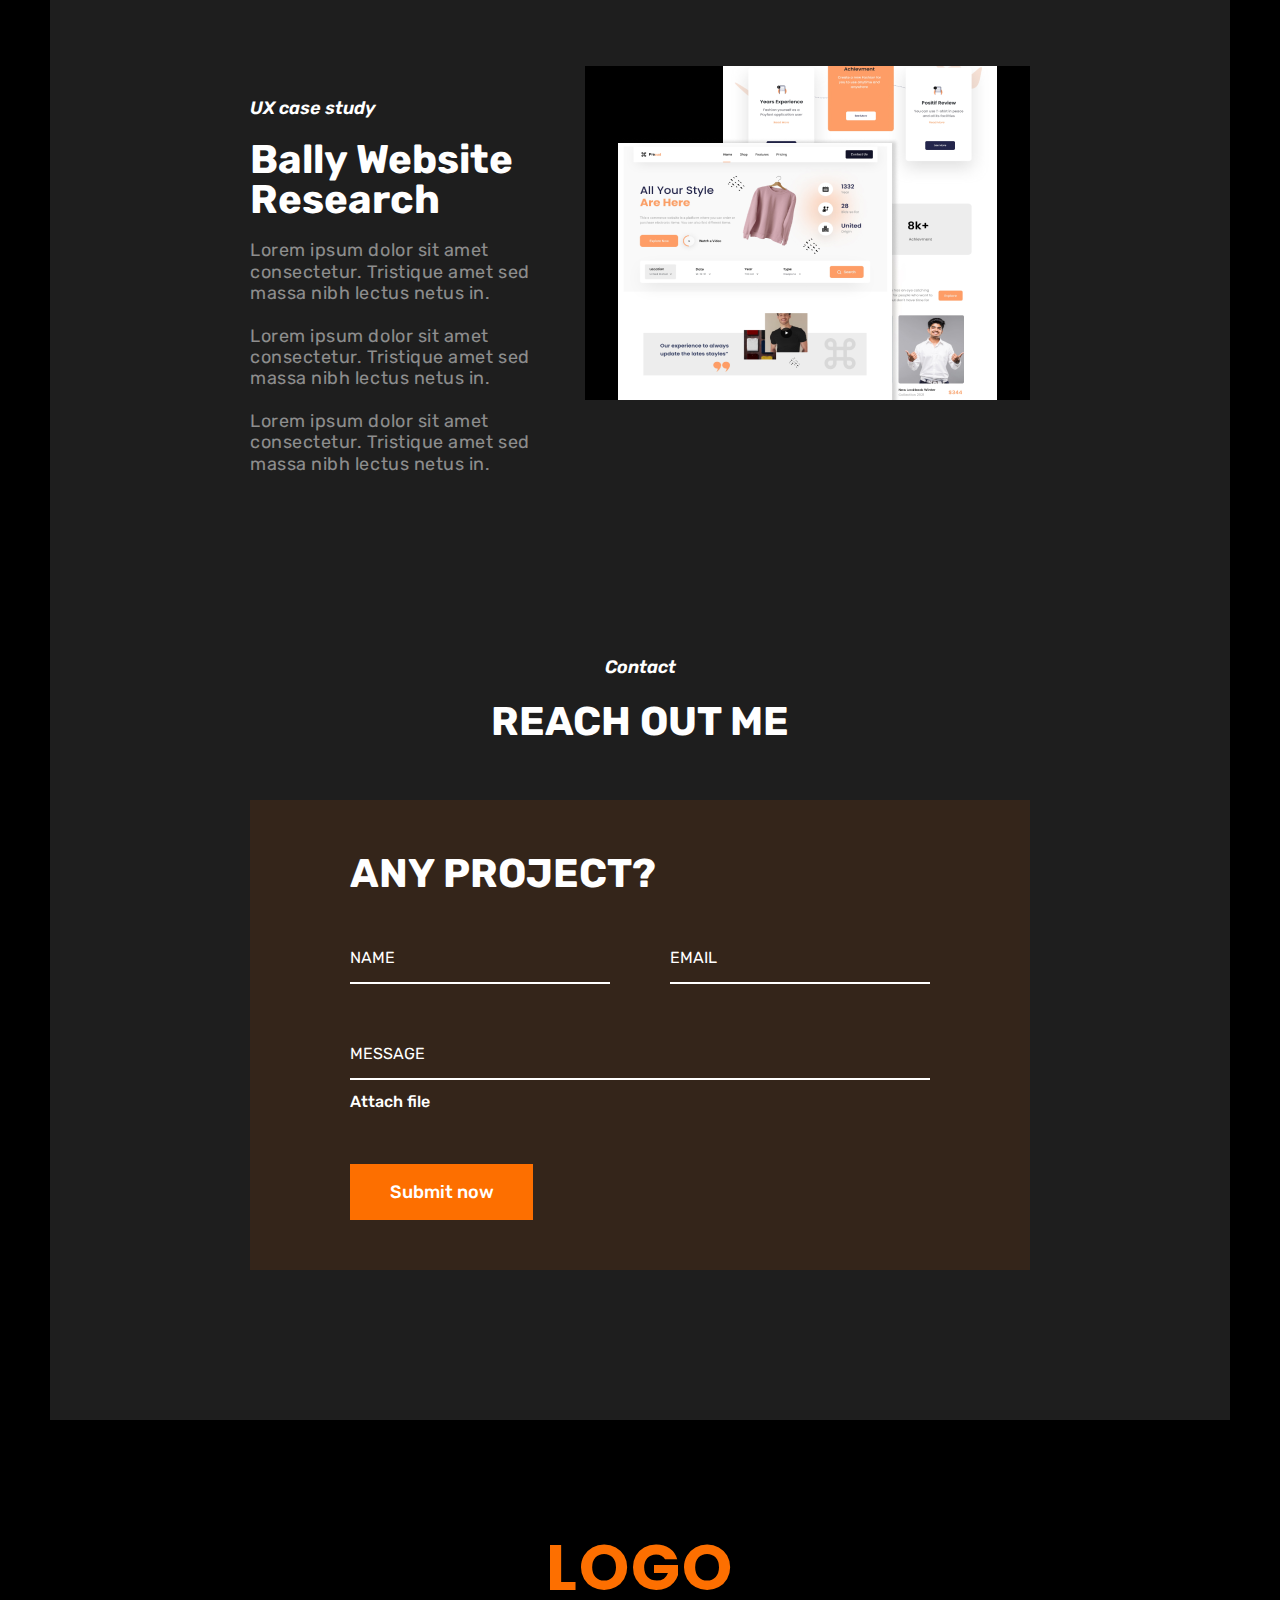
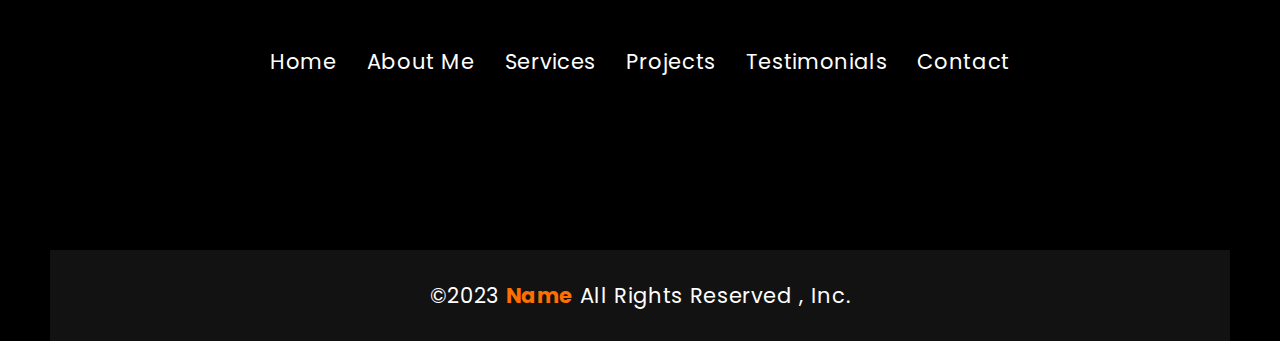
==== commit 320235f7: "portfolio button solved" ====
--- a/index.html
+++ b/index.html
@@ -1,436 +1,4 @@
 <<<<<<< HEAD
-<!DOCTYPE html>
-<html lang="en">
-<head>
-    <meta charset="UTF-8">
-    <meta name="viewport" content="width=device-width, initial-scale=1.0">
-    <title>Assignment-01</title> 
-    <link rel="stylesheet" href="./style.css"> 
-    <link rel="stylesheet" href="./responsive.css"> 
-    <!-- fontawesome link --> 
-    <link rel="stylesheet" href="https://cdnjs.cloudflare.com/ajax/libs/font-awesome/6.5.2/css/all.min.css" integrity="sha512-SnH5WK+bZxgPHs44uWIX+LLJAJ9/2PkPKZ5QiAj6Ta86w+fsb2TkcmfRyVX3pBnMFcV7oQPJkl9QevSCWr3W6A==" crossorigin="anonymous" referrerpolicy="no-referrer" />
-
-</head>
-<body class="container">  
-
-         <main class="main-container"> 
-
- <!-- banner section --> 
-
-           <header class="banner-section">  
-
-<!-- nav section --> 
-
-            <section class="nav-section">  
-
-                <div class="right-div"> 
-                 <h1 class="logo">LOGO</h1>
-                </div>  
-      
-                <div class="left-div"> 
-                 <a href="">Home</a> 
-                 <a href="">AboutMe</a> 
-                 <a href="">Projects</a> 
-                 <a href="">Testimonials</a>  
-
-                 <div class="download-cv-but"> 
-                   <a href="">Download CV</a>
-                 </div>
-                </div>
-
-            </section> 
-
-<!-- end of nav section --> 
-
-
-<!-- profile section -->
-
-        <section class="profile-section"> 
-       
-            <div class="profile-desc"> 
-                <div class="profile-left"> 
-                    <h1 class="intro">HI, I’m Zahid<br> A creative<img src="./all imgs/Star 3.png"class="star-one">Designer <br>
-                        Based in <span style="color:#FD6F00 ;">Dhaka</span> 
-                    </h1> 
-                        <p class="intro-desc">Lorem ipsum dolor sit amet consectetur. Tristique amet sed<br> massa nibh lectus netus in.</p>  
-
-                    <div class="design-div"> 
-                        <p class="design">Design</p>  
-
-                         <div class="star-img"> <img src="./all imgs/Star 3.png" alt="star" class="star-three" > </div> 
-
-                        <p class="design">Development</p> 
-                         
-                        <div class="star-img"> <img src="./all imgs/Star 3.png" alt="star"  class="star-three"></div>   
-
-                        <p class="design">Webflow</p> 
-                    </div> 
-
-                    <div class="hire-me">Heir me</div> 
-
-                    <div id="icons"> 
-                        <a href="https://www.facebook.com/profile" target="_blank" >
-                               <i class="fa-brands fa-facebook" style="font-size: 35px; color:#FFFFFF80;"></i>
-                        </a>
-                        <a href=""> 
-                               <i class="fa-brands fa-twitter"  style="font-size:35px;color:#FFFFFF80;"></i>
-                        </a>
-                        <a href="" > 
-                               <i class="fa-brands fa-instagram"style="font-size: 35px; color:#FFFFFF80;" ></i>
-                        </a>
-                        <a href="" > 
-                               <i class="fa-brands fa-linkedin" style="font-size: 35px; color:#FFFFFF80;"></i>
-                        </a>
-
-                    </div>  
-
-                </div>
-
-            </div> 
-
-            <div class="profile-img"> 
-                <img src="./all imgs/Group 2.png" alt="">
-            </div>
-        </section> 
-
- </div>
-<!-- rotate banner --> 
-
-<!-- <div class="rotted-banner"> 
- <p>UX Design<img src="./all imgs/Star 3.png" alt="star" class="star-one">App Design<img src="./all imgs/Star 3.png" alt="star" class="star-one">Dashboard<img src="./all imgs/Star 3.png" alt="star" class="star-one">Wireframe<img src="./all imgs/Star 3.png" alt="star" class="star-one">User Research<img src="./all imgs/Star 3.png" alt="star" class="star-one">UX Design<img src="./all imgs/Star 3.png" alt="star" class="star-one">App Design</p>
-</div> -->
-        </header>
- 
-
-  <!-- about section       --> 
-
-
-                 <div class="about-section"> 
-  
-                         <div class="about-me"> 
-                           <h1 class="about-me-title">About Me</h1> 
-                            <p class="about-me-desc">Lorem ipsum dolor sit amet consectetur. Tristique amet sed <br>massa nibh lectus netus in.</p>
-                         </div>
-
-                          <div class="ratings"> 
-                             <span class="star-two" >  
-                                 <i class="fa-solid fa-star" style="color: #FD6F00; font-size: 25px;"></i>  
-                                 <i class="fa-solid fa-star" style="color: #FD6F00;font-size: 25px;"></i> 
-                                 <i class="fa-solid fa-star" style="color: #FD6F00;font-size: 25px;"></i>
-                                 <i class="fa-solid fa-star" style="color: #FD6F00;font-size: 25px;"></i> 
-                                 <i class="fa-solid fa-star" style="color: #FD6F00;font-size: 25px;"></i> 
-                             </span>
-                            <p> 
-                             <span style="font-size: 47px;font-weight: 700;">10 Years</span>
-                            </p> 
-                            <p style="font-size: 20px; font-weight:400;"> 
-                             Experince
-                            </p>
-                          </div>
-
-
-                 </div>
-
-
-               
-              
-
-<!-- experiance -->
-
-             <section class="experience-container"> 
-                        <div class="left-ex"> 
-                               <h1 class="ex-title">Experience</h1> 
-                               <h1 class="myex-title">My experience</h1> 
-                               <p class="ex-desc">I'm a passionate Creative Designer with a knack for<br>crafting visually compelling and impactful designs.  I<br>bring my creative vision to life across various<br>mediums, helping brands and businesses<br>communicate effectively and leave a lasting<br>impression.</p>
-                        </div>   
-
-
-
-                        <div class="right-ex"> 
-                             <div style="display: flex; align-items: center; justify-content: space-between; gap:200px;"> 
-                                 <h1 style=" font-family: Rubik;
-                                 font-size: 18px;
-                                 font-style: italic;
-                                 font-weight: 700;
-                                 line-height: 24px;
-                                 text-align: left;
-                                 ">-2018 - Present</h1>  
-
-                                 <p style="font-family: Rubik;
-                                 font-size: 16px;
-                                 font-weight: 400;
-                                 line-height: 24px;
-                                 text-align: right;
-                                 ">-Rolling Thunder</p> 
-                                  
-                             </div> 
-                              
-                             
-                                 <div class="experience-name">Lead UI/UX Designer</div>   
-                                  
-
-                                  <div style="display: flex; align-items: center; justify-content: space-between; gap:200px;padding-top: 40px;"> 
-                                    <h1 style=" font-family: Rubik;
-                                    font-size: 18px;
-                                    font-style: italic;
-                                    font-weight: 700;
-                                    line-height: 24px;
-                                    text-align: left;
-                                    ">-2018 - 2010</h1>  
-   
-                                    <p style="font-family: Rubik;
-                                    font-size: 16px;
-                                    font-weight: 400;
-                                    line-height: 24px;
-                                    text-align: right;
-                                    ">-Locost Accessories</p> 
-                                     
-                                </div> 
-                                 
-                                
-                                    <div class="experience-name">Senior UI/UX Designer</div>   
-                                      
-                                      <div style="display: flex; align-items: center; justify-content: space-between; gap:200px;padding-top: 40px;"> 
-                                        <h1 style=" font-family: Rubik;
-                                        font-size: 18px;
-                                        font-style: italic;
-                                        font-weight: 700;
-                                        line-height: 24px;
-                                        text-align: left;
-                                        ">-2008 - 2006</h1>  
-       
-                                        <p style="font-family: Rubik;
-                                        font-size: 16px;
-                                        font-weight: 400;
-                                        line-height: 24px;
-                                        text-align: right;
-                                        ">-Sagebrush</p> 
-                                         
-                                    </div> 
-                                     
-                                    
-                                        <div  class="experience-name">Junior UI/UX Designer</div>   
-         
-     
-
-
-                              
-                             </div>
-
-             </section> 
-
-
-<!-- award section -->
-
-
-             <div class="award-container"> 
-               <div> 
-                 <div class="award-first"> 
-                     <div id="award">Awards</div> 
-                     <div class="award-desc">Lorem ipsum dolor sit amet consectetur. Tristique amet sed<br> massa nibh lectus netus in.</div>
-                    </div>
-               </div> 
-
-             <div class="pera-section"> 
-
-                 <div class="award-sec"> 
-                     <div class="award-first-section"> 
-                          <h1 class="sec-title">Best Mobile App Design (2023)</h1> 
-                          <h1 class="sec-time">Product Design 2023</h1>
-                     </div> 
- 
-                     <div> 
-                         <p class="pera">Awarded by [Name of Awarding Body] for my design of the "Fitness+ App". The<br> app's intuitive interface and user-friendly features were praised for promoting<br> a healthy lifestyle.</p>
-                     </div>
-                   </div>  
- 
- 
-                   <div class="award-sec-two"> 
-                     <div class="award-first-section"> 
-                          <h1 class="sec-title">UI/UX Design Competition (2022)</h1> 
-                          <h1 class="sec-time">Product Design 2022</h1>
-                     </div> 
- 
-                     <div> 
-                         <p class="pera">My design concept for a sustainable e-commerce platform was selected as a<br> finalist in the [Name of Competition]. The judges commended the design's<br> focus on user experience and eco-friendly features.</p>
-                     </div>
-                   </div> 
-
-             </div>
-               
-             </div>
-
-
-<!-- portfolio -->
-
-             <section class="portfolio-container"> 
-                 <div class="parent-port"> 
-                     <div class="my-port">My Portfolio</div> 
-                     <div class="port-desc">Lorem ipsum dolor sit amet consectetur. Tristique amet sed<br> massa nibh lectus netus in.</div>
-                 </div> 
-                  
-                 <div class="port-buts"> 
-                     <div class="but-ui but"> 
-                           <a href="">UI/UX</a>
-                     </div>  
-                     <div class="but-web but"> 
-                         <a href="">Web Design</a>
-                     </div> 
-                     <div class="but-app but"> 
-                         <a href="">App Design</a>
-                     </div> 
-                     <div class="but-graph but"> 
-                         <a href="">Graphic Design</a>
-                     </div>
-                 </div>  
-
-                 <div class="research-container"> 
-                     <div class="research-img"> 
-                         <img src="./all imgs/Frame 47568.png" >
-                     </div> 
-
-                     <div class="lorem-pera"> 
-                        <h1 class="research-title">UX case study</h1> 
-                        <h1 class="bally-title">Bally Website Research</h1> 
-                        <p class="lorem">Lorem ipsum dolor sit amet consectetur. Tristique amet sed<br> massa nibh lectus netus in.<br><br>
-                         Lorem ipsum dolor sit amet consectetur. Tristique amet sed<br> massa nibh lectus netus in.<br><br>
-                         Lorem ipsum dolor sit amet consectetur. Tristique amet sed<br> massa nibh lectus netus in.</p>
-                     </div>
-                 </div> 
-
-                 <div class="research-container"> 
-                     
-
-                     <div class="lorem-pera"> 
-                        <h1 class="research-title">UX case study</h1> 
-                        <h1 class="bally-title">Bally Website Research</h1> 
-                        <p class="lorem">Lorem ipsum dolor sit amet consectetur. Tristique amet sed<br> massa nibh lectus netus in.<br><br>
-                         Lorem ipsum dolor sit amet consectetur. Tristique amet sed<br> massa nibh lectus netus in.<br><br>
-                         Lorem ipsum dolor sit amet consectetur. Tristique amet sed<br> massa nibh lectus netus in.</p>
-                     </div> 
-
-                     <div class="research-img"> 
-                         <img src="./all imgs/Frame 47568.png" alt="">
-                     </div> 
-                 </div>
-
-             </section> 
-
- <!-- contact --> 
-
-           <section class="contact-container"> 
-              
-               <h1 class="contact-title">Contact</h1> 
-               <h1 class="contact-desc">Reach out me</h1> 
-
-               <div class="contact-form"> 
-                  <h1 class="form-title">ANY PROJECT?</h1> 
-
-      <!--main  FORM -->
-
-                  <form class="card-form">
-                     <div class="display">  
-              
-                      <div class="input">
-                          <input type="text" class="input-field" required/>
-                          <label class="input-label">NAME</label>
-                        </div>
-                      <div class="input">
-                          <input type="text" class="input-field"required/>
-                          <label class="input-label">EMAIL</label>
-                        </div> 
-              
-                       
-              
-                     </div>  
-                     
-                     <div class="input message">
-                      <input type="text" class="input-field" required/>
-                      <label class="input-label">MESSAGE</label>
-                    </div> 
-                   <div class="form-file"> 
-                     <span><i class="fa-solid fa-link"></i></span> 
-                     <p class="attach-file">Attach file</p>
-
-                   </div> 
-
-
-                   <div class="submit-but">  
-                        <span class="submit-text">Submit now</span>
-
-                   </div>
-                           
-                    </form>
-
-                  
-
-               </div>
-
-           </section> 
-
-
-<!-- footer             -->
-
-
-           <footer class="footer-section">  
-            <div id="footer-logo"> 
-             <h1 class="footer-logo">LOGO</h1>
-            </div> 
-             
-            <div class="footer-info"> 
-             <a href="">Home</a> 
-             <a href="">About Me</a>  
-             <a href="">Services</a>
-             <a href="">Projects</a> 
-             <a href="">Testimonials</a>   
-             <a href="">Contact</a>
-            </div>
-
-
-            <div id="footer-icons"> 
-             <a href="https://www.facebook.com/profile" target="_blank" style="font-size: 35px;"> 
-                 <i class="fa-brands fa-facebook"></i>
-             </a>
-             <a href="" style="font-size: 35px; color:#FFFFFF80;"> 
-                 <i class="fa-brands fa-twitter"></i>
-             </a>
-             <a href="" style="font-size: 35px; color:#FFFFFF80;"> 
-                 <i class="fa-brands fa-instagram"></i>
-             </a>
-             <a href="" style="font-size: 35px; color:#FFFFFF80;"> 
-                 <i class="fa-brands fa-linkedin"></i>
-             </a> 
-
-             
-
-         </div> 
-         
-         <div class="copyright"> 
-             &copy;2023 <span class="span-name">Name</span> All Rights Reserved , Inc.
-         </div>
-
-
-           </footer>
-
-
-
-
-         </main>
-
-           
-        
-  
-
- 
-
-
-  
-   
-
-
-    
-      </body>
-=======
 <!DOCTYPE html>
 <html lang="en">
 <head>
@@ -499,31 +67,29 @@
                     </div> 
 
                    <div class="hire-but"> 
-                          
-                           <div class="portfolio-but"> 
-                             <div class="portfolio-my">Portfolio 
-
-                                <svg  
-                                xmlns="http://www.w3.org/2000/svg" 
-                                fill="none"  
-                                viewBox="0 0 24 24" 
-                                stroke-width="1.5"  
-                                stroke="currentColor" 
-                                class="check-icon">
-                               <path  
-                                stroke-linecap="round"  
-                                stroke-linejoin="round" 
-                                d="m4.5 19.5 15-15m0 0H8.25m11.25 0v11.25" 
-                                 />
-                             </svg>
-
-                             </div>
-                           </div> 
-
-                           <div class="hire-me">Heir me</div> 
-
-                   </div> 
-
+                     <div class="portfolio-but"> 
+                        <div class="portfolio-my">Portfolio 
+
+                            <svg  
+                            xmlns="http://www.w3.org/2000/svg" 
+                            fill="none"  
+                            viewBox="0 0 24 24" 
+                            stroke-width="1.5"  
+                            stroke="currentColor" 
+                            class="check-icon">
+                           <path  
+                            stroke-linecap="round"  
+                            stroke-linejoin="round" 
+                            d="m4.5 19.5 15-15m0 0H8.25m11.25 0v11.25" 
+                             />
+                         </svg>
+
+                        </div>
+                     </div>
+
+                    <div class="hire-me">Heir me</div> 
+
+                   </div>
                     <div id="icons"> 
                         <a href="https://www.facebook.com/profile" target="_blank" >
                                <i class="fa-brands fa-facebook" style="font-size: 35px; color:#FFFFFF80;"></i>
@@ -886,5 +452,461 @@
 
     
       </body>
+=======
+<!DOCTYPE html>
+<html lang="en">
+<head>
+    <meta charset="UTF-8">
+    <meta name="viewport" content="width=device-width, initial-scale=1.0">
+    <title>Assignment-01</title> 
+    <link rel="stylesheet" href="./style.css"> 
+    <link rel="stylesheet" href="./responsive.css"> 
+    <!-- fontawesome link --> 
+    <link rel="stylesheet" href="https://cdnjs.cloudflare.com/ajax/libs/font-awesome/6.5.2/css/all.min.css" integrity="sha512-SnH5WK+bZxgPHs44uWIX+LLJAJ9/2PkPKZ5QiAj6Ta86w+fsb2TkcmfRyVX3pBnMFcV7oQPJkl9QevSCWr3W6A==" crossorigin="anonymous" referrerpolicy="no-referrer" />
+
+</head>
+<body class="container">  
+
+         <main class="main-container"> 
+
+ <!-- banner section --> 
+
+           <header class="banner-section">  
+
+<!-- nav section --> 
+
+            <section class="nav-section">  
+
+                <div class="right-div"> 
+                 <h1 class="logo">LOGO</h1>
+                </div>  
+      
+                <div class="left-div"> 
+                 <a href="">Home</a> 
+                 <a href="">AboutMe</a> 
+                 <a href="">Projects</a> 
+                 <a href="">Testimonials</a>  
+
+                 <div class="download-cv-but"> 
+                   <a href="">Download CV</a>
+                 </div>
+                </div>
+
+            </section> 
+
+<!-- end of nav section --> 
+
+
+<!-- profile section -->
+
+        <section class="profile-section"> 
+       
+            <div class="profile-desc"> 
+                <div class="profile-left"> 
+                    <h1 class="intro">HI, I’m Zahid<br> A creative<img src="./all imgs/Star 3.png"class="star-one">Designer <br>
+                        Based in <span style="color:#FD6F00 ;">Dhaka</span> 
+                    </h1> 
+                        <p class="intro-desc">Lorem ipsum dolor sit amet consectetur. Tristique amet sed<br> massa nibh lectus netus in.</p>  
+
+                    <div class="design-div"> 
+                        <p class="design">Design</p>  
+
+                         <div class="star-img"> <img src="./all imgs/Star 3.png" alt="star" class="star-three" > </div> 
+
+                        <p class="design">Development</p> 
+                         
+                        <div class="star-img"> <img src="./all imgs/Star 3.png" alt="star"  class="star-three"></div>   
+
+                        <p class="design">Webflow</p> 
+                    </div> 
+
+                   <div class="hire-but"> 
+                          
+                           <div class="portfolio-but"> 
+                             <div class="portfolio-my">Portfolio 
+
+                                <svg  
+                                xmlns="http://www.w3.org/2000/svg" 
+                                fill="none"  
+                                viewBox="0 0 24 24" 
+                                stroke-width="1.5"  
+                                stroke="currentColor" 
+                                class="check-icon">
+                               <path  
+                                stroke-linecap="round"  
+                                stroke-linejoin="round" 
+                                d="m4.5 19.5 15-15m0 0H8.25m11.25 0v11.25" 
+                                 />
+                             </svg>
+
+                             </div>
+                           </div> 
+
+                           <div class="hire-me">Heir me</div> 
+
+                   </div> 
+
+                    <div id="icons"> 
+                        <a href="https://www.facebook.com/profile" target="_blank" >
+                               <i class="fa-brands fa-facebook" style="font-size: 35px; color:#FFFFFF80;"></i>
+                        </a>
+                        <a href=""> 
+                               <i class="fa-brands fa-twitter"  style="font-size:35px;color:#FFFFFF80;"></i>
+                        </a>
+                        <a href="" > 
+                               <i class="fa-brands fa-instagram"style="font-size: 35px; color:#FFFFFF80;" ></i>
+                        </a>
+                        <a href="" > 
+                               <i class="fa-brands fa-linkedin" style="font-size: 35px; color:#FFFFFF80;"></i>
+                        </a>
+
+                    </div>  
+
+                </div>
+
+            </div> 
+
+            <div class="profile-img"> 
+                <img src="./all imgs/Group 2.png" alt="">
+            </div>
+        </section> 
+
+ </div>
+<!-- rotate banner --> 
+
+<!-- <div class="rotted-banner"> 
+ <p>UX Design<img src="./all imgs/Star 3.png" alt="star" class="star-one">App Design<img src="./all imgs/Star 3.png" alt="star" class="star-one">Dashboard<img src="./all imgs/Star 3.png" alt="star" class="star-one">Wireframe<img src="./all imgs/Star 3.png" alt="star" class="star-one">User Research<img src="./all imgs/Star 3.png" alt="star" class="star-one">UX Design<img src="./all imgs/Star 3.png" alt="star" class="star-one">App Design</p>
+</div> -->
+        </header>
+ 
+
+  <!-- about section       --> 
+
+
+                 <div class="about-section"> 
+  
+                         <div class="about-me"> 
+                           <h1 class="about-me-title">About Me</h1> 
+                            <p class="about-me-desc">Lorem ipsum dolor sit amet consectetur. Tristique amet sed <br>massa nibh lectus netus in.</p>
+                         </div>
+
+                          <div class="ratings"> 
+                             <span class="star-two" >  
+                                 <i class="fa-solid fa-star" style="color: #FD6F00; font-size: 25px;"></i>  
+                                 <i class="fa-solid fa-star" style="color: #FD6F00;font-size: 25px;"></i> 
+                                 <i class="fa-solid fa-star" style="color: #FD6F00;font-size: 25px;"></i>
+                                 <i class="fa-solid fa-star" style="color: #FD6F00;font-size: 25px;"></i> 
+                                 <i class="fa-solid fa-star" style="color: #FD6F00;font-size: 25px;"></i> 
+                             </span>
+                            <p> 
+                             <span style="font-size: 47px;font-weight: 700;">10 Years</span>
+                            </p> 
+                            <p style="font-size: 20px; font-weight:400;"> 
+                             Experince
+                            </p>
+                          </div>
+
+
+                 </div>
+
+
+               
+              
+
+<!-- experiance -->
+
+             <section class="experience-container"> 
+                        <div class="left-ex"> 
+                               <h1 class="ex-title">Experience</h1> 
+                               <h1 class="myex-title">My experience</h1> 
+                               <p class="ex-desc">I'm a passionate Creative Designer with a knack for<br>crafting visually compelling and impactful designs.  I<br>bring my creative vision to life across various<br>mediums, helping brands and businesses<br>communicate effectively and leave a lasting<br>impression.</p>
+                        </div>   
+
+
+
+                        <div class="right-ex"> 
+                             <div style="display: flex; align-items: center; justify-content: space-between; gap:200px;"> 
+                                 <h1 style=" font-family: Rubik;
+                                 font-size: 18px;
+                                 font-style: italic;
+                                 font-weight: 700;
+                                 line-height: 24px;
+                                 text-align: left;
+                                 ">-2018 - Present</h1>  
+
+                                 <p style="font-family: Rubik;
+                                 font-size: 16px;
+                                 font-weight: 400;
+                                 line-height: 24px;
+                                 text-align: right;
+                                 ">-Rolling Thunder</p> 
+                                  
+                             </div> 
+                              
+                             
+                                 <div class="experience-name">Lead UI/UX Designer</div>   
+                                  
+
+                                  <div style="display: flex; align-items: center; justify-content: space-between; gap:200px;padding-top: 40px;"> 
+                                    <h1 style=" font-family: Rubik;
+                                    font-size: 18px;
+                                    font-style: italic;
+                                    font-weight: 700;
+                                    line-height: 24px;
+                                    text-align: left;
+                                    ">-2018 - 2010</h1>  
+   
+                                    <p style="font-family: Rubik;
+                                    font-size: 16px;
+                                    font-weight: 400;
+                                    line-height: 24px;
+                                    text-align: right;
+                                    ">-Locost Accessories</p> 
+                                     
+                                </div> 
+                                 
+                                
+                                    <div class="experience-name">Senior UI/UX Designer</div>   
+                                      
+                                      <div style="display: flex; align-items: center; justify-content: space-between; gap:200px;padding-top: 40px;"> 
+                                        <h1 style=" font-family: Rubik;
+                                        font-size: 18px;
+                                        font-style: italic;
+                                        font-weight: 700;
+                                        line-height: 24px;
+                                        text-align: left;
+                                        ">-2008 - 2006</h1>  
+       
+                                        <p style="font-family: Rubik;
+                                        font-size: 16px;
+                                        font-weight: 400;
+                                        line-height: 24px;
+                                        text-align: right;
+                                        ">-Sagebrush</p> 
+                                         
+                                    </div> 
+                                     
+                                    
+                                        <div  class="experience-name">Junior UI/UX Designer</div>   
+         
+     
+
+
+                              
+                             </div>
+
+             </section> 
+
+
+<!-- award section -->
+
+
+             <div class="award-container"> 
+               <div> 
+                 <div class="award-first"> 
+                     <div id="award">Awards</div> 
+                     <div class="award-desc">Lorem ipsum dolor sit amet consectetur. Tristique amet sed<br> massa nibh lectus netus in.</div>
+                    </div>
+               </div> 
+
+             <div class="pera-section"> 
+
+                 <div class="award-sec"> 
+                     <div class="award-first-section"> 
+                          <h1 class="sec-title">Best Mobile App Design (2023)</h1> 
+                          <h1 class="sec-time">Product Design 2023</h1>
+                     </div> 
+ 
+                     <div> 
+                         <p class="pera">Awarded by [Name of Awarding Body] for my design of the "Fitness+ App". The<br> app's intuitive interface and user-friendly features were praised for promoting<br> a healthy lifestyle.</p>
+                     </div>
+                   </div>  
+ 
+ 
+                   <div class="award-sec-two"> 
+                     <div class="award-first-section"> 
+                          <h1 class="sec-title">UI/UX Design Competition (2022)</h1> 
+                          <h1 class="sec-time">Product Design 2022</h1>
+                     </div> 
+ 
+                     <div> 
+                         <p class="pera">My design concept for a sustainable e-commerce platform was selected as a<br> finalist in the [Name of Competition]. The judges commended the design's<br> focus on user experience and eco-friendly features.</p>
+                     </div>
+                   </div> 
+
+             </div>
+               
+             </div>
+
+
+<!-- portfolio -->
+
+             <section class="portfolio-container"> 
+                 <div class="parent-port"> 
+                     <div class="my-port">My Portfolio</div> 
+                     <div class="port-desc">Lorem ipsum dolor sit amet consectetur. Tristique amet sed<br> massa nibh lectus netus in.</div>
+                 </div> 
+                  
+                 <div class="port-buts"> 
+                     <div class="but-ui but"> 
+                           <a href="">UI/UX</a>
+                     </div>  
+                     <div class="but-web but"> 
+                         <a href="">Web Design</a>
+                     </div> 
+                     <div class="but-app but"> 
+                         <a href="">App Design</a>
+                     </div> 
+                     <div class="but-graph but"> 
+                         <a href="">Graphic Design</a>
+                     </div>
+                 </div>  
+
+                 <div class="research-container"> 
+                     <div class="research-img"> 
+                         <img src="./all imgs/Frame 47568.png" >
+                     </div> 
+
+                     <div class="lorem-pera"> 
+                        <h1 class="research-title">UX case study</h1> 
+                        <h1 class="bally-title">Bally Website Research</h1> 
+                        <p class="lorem">Lorem ipsum dolor sit amet consectetur. Tristique amet sed<br> massa nibh lectus netus in.<br><br>
+                         Lorem ipsum dolor sit amet consectetur. Tristique amet sed<br> massa nibh lectus netus in.<br><br>
+                         Lorem ipsum dolor sit amet consectetur. Tristique amet sed<br> massa nibh lectus netus in.</p>
+                     </div>
+                 </div> 
+
+                 <div class="research-container"> 
+                     
+
+                     <div class="lorem-pera"> 
+                        <h1 class="research-title">UX case study</h1> 
+                        <h1 class="bally-title">Bally Website Research</h1> 
+                        <p class="lorem">Lorem ipsum dolor sit amet consectetur. Tristique amet sed<br> massa nibh lectus netus in.<br><br>
+                         Lorem ipsum dolor sit amet consectetur. Tristique amet sed<br> massa nibh lectus netus in.<br><br>
+                         Lorem ipsum dolor sit amet consectetur. Tristique amet sed<br> massa nibh lectus netus in.</p>
+                     </div> 
+
+                     <div class="research-img"> 
+                         <img src="./all imgs/Frame 47568.png" alt="">
+                     </div> 
+                 </div>
+
+             </section> 
+
+ <!-- contact --> 
+
+           <section class="contact-container"> 
+              
+               <h1 class="contact-title">Contact</h1> 
+               <h1 class="contact-desc">Reach out me</h1> 
+
+               <div class="contact-form"> 
+                  <h1 class="form-title">ANY PROJECT?</h1> 
+
+      <!--main  FORM -->
+
+                  <form class="card-form">
+                     <div class="display">  
+              
+                      <div class="input">
+                          <input type="text" class="input-field" required/>
+                          <label class="input-label">NAME</label>
+                        </div>
+                      <div class="input">
+                          <input type="text" class="input-field"required/>
+                          <label class="input-label">EMAIL</label>
+                        </div> 
+              
+                       
+              
+                     </div>  
+                     
+                     <div class="input message">
+                      <input type="text" class="input-field" required/>
+                      <label class="input-label">MESSAGE</label>
+                    </div> 
+                   <div class="form-file"> 
+                     <span><i class="fa-solid fa-link"></i></span> 
+                     <p class="attach-file">Attach file</p>
+
+                   </div> 
+
+
+                   <div class="submit-but">  
+                        <span class="submit-text">Submit now</span>
+
+                   </div>
+                           
+                    </form>
+
+                  
+
+               </div>
+
+           </section> 
+
+
+<!-- footer             -->
+
+
+           <footer class="footer-section">  
+            <div id="footer-logo"> 
+             <h1 class="footer-logo">LOGO</h1>
+            </div> 
+             
+            <div class="footer-info"> 
+             <a href="">Home</a> 
+             <a href="">About Me</a>  
+             <a href="">Services</a>
+             <a href="">Projects</a> 
+             <a href="">Testimonials</a>   
+             <a href="">Contact</a>
+            </div>
+
+
+            <div id="footer-icons"> 
+             <a href="https://www.facebook.com/profile" target="_blank" style="font-size: 35px;"> 
+                 <i class="fa-brands fa-facebook"></i>
+             </a>
+             <a href="" style="font-size: 35px; color:#FFFFFF80;"> 
+                 <i class="fa-brands fa-twitter"></i>
+             </a>
+             <a href="" style="font-size: 35px; color:#FFFFFF80;"> 
+                 <i class="fa-brands fa-instagram"></i>
+             </a>
+             <a href="" style="font-size: 35px; color:#FFFFFF80;"> 
+                 <i class="fa-brands fa-linkedin"></i>
+             </a> 
+
+             
+
+         </div> 
+         
+         <div class="copyright"> 
+             &copy;2023 <span class="span-name">Name</span> All Rights Reserved , Inc.
+         </div>
+
+
+           </footer>
+
+
+
+
+         </main>
+
+           
+        
+  
+
+ 
+
+
+  
+   
+
+
+    
+      </body>
 >>>>>>> 90d9473 (third commit)
 </html>--- a/style.css
+++ b/style.css
@@ -1,827 +1,827 @@
- /* font */ 
- @import url('https://fonts.googleapis.com/css2?family=Poppins:ital,wght@0,100;0,200;0,300;0,400;0,500;0,600;0,700;0,800;0,900;1,100;1,200;1,300;1,400;1,500;1,600;1,700;1,800;1,900&family=Rubik:ital,wght@0,300..900;1,300..900&display=swap');
-
-
-*{ 
-    margin: 0; 
-    padding: 0; 
-    box-sizing: border-box; 
-    font-family:"Rubik", sans-serif;  
-    color: white;
-}     
-
-/* .container{ 
-    background-color: #000000;   
-    
-}  */
-
-.main-container{ 
-    background-color: #000000;  
-    
-}
-
-
-.banner-section {  
-    background-color: #1E1E1E;
-    margin-top: 100px;  
-    margin: 0px 50px; 
-    padding: 60px 200px;
-}
-
-
-/* .banner-section{  
-    
-    background-color: #1E1E1E; 
-    height: 100%; 
-    background-repeat: no-repeat; 
-    margin-top: 70px;  
-    margin: 0px 50px; 
-    padding: 30px 200px;
-}   */
- 
-
- 
-
-/* nav section */
-
-.nav-section{ 
-    display: flex; 
-    justify-content: space-between;  
-    align-items: center;
-    width: 1040px; 
-    height: 66px;
-}  
-
-.logo{ 
-    color: #FD6F00;
-    ; 
-    font-family: "Poppins", sans-serif;
-    font-weight: 700; 
-    font-size: 32px;
-}
-
-
-.left-div{ 
-    display: flex; 
-    gap: 40px; 
-    align-items: center;
-} 
-.left-div a {  
-    text-decoration: none ; 
-    color: white; 
-    font-size: 21px;  
-    font-weight: 400px; 
-    
-
-} 
-
-.download-cv-but{  
-    
-    width: 188px;
-    height: 52px;  
-    background-color: #FD6F00;  
-    display: flex;  
-    justify-content: center; 
-    align-items: center; 
-    /* padding: 12px; */
-
-
-} 
- 
-
-/* profile section */
- 
-.profile-section{ 
-     display: flex;                
-     justify-content: space-between; 
-     padding-top: 50px;  
-     gap: 20px;
-     
-} 
-.profile-desc{ 
-    width: 50%;
-}
-.profile-left{ 
-    padding-top: 100px;
-
-}  
-
-/* .profile-left h1{ 
-     display: flex;  
-     flex-direction: column;
-     justify-content: center;
-} */
-
-.intro{  
-    font-family: Rubik;
-font-size: 40px;
-font-weight: 800;
-line-height: 47.4px;
-letter-spacing: -0.015em;
-text-align: left; 
-text-transform: uppercase;
-} 
-.star-one{ 
-   
-    rotate: 3.97deg; 
-    margin-left: 15px; 
-    margin-right: 15px;
-
-}
-.intro-desc{ 
-    font-family: Rubik;
-font-size: 16px;
-font-weight: 400;
-line-height: 21.33px;
-letter-spacing: 0.03em;
-/* text-align: justified; */
-color: #FFFFFF80; 
-padding: 30px 0px;
-} 
-
-.design{ 
-    text-transform: uppercase; 
-    font-family: Rubik;
-font-size: 24px;
-font-weight: 300;
-line-height: 28.44px;
-letter-spacing: -0.015em;
-text-align: left; 
-align-items: center;
-
-} 
-
-.design-div{ 
-    display: flex; 
-    align-items: center;
-}
-.design-div p{ 
-    align-items: center;
-}  
-
-.star-three{ 
-    padding: 0px 10px;
-}
-
-
-.hire-but{ 
-   width: 390px;
-padding: 10px ;
-/* gap: 10px; */
-border-radius: 50px;
-border: 2px solid white;
-opacity: 0px; 
-background-color: #ffffff1f; 
-display: flex; 
-align-items: center;
-gap: 25px; 
-margin: 30px 0px;
-}
-   
-.hire-me{
-    font-family: Rubik;
-font-size: 25.69px;
-font-weight: 400;
-line-height: 30.44px;
-letter-spacing: -0.015em;
-text-align:right;
-
-}
-.portfolio-but{  
-width: 180px;
-padding: 10px 20px 10px 20px;
-gap: 0px;
-border-radius: 60px;
-opacity: 0px; 
-background-color: #FD6F00; 
-
-
-}
-
-.portfolio-my{ 
-    font-family: Rubik;
-    font-size: 25.69px;
-    font-weight: 400;
-    line-height: 30.44px;
-    letter-spacing: -0.015em;
-    text-align:right; 
-    
-} 
-.check-icon{ 
-    width: 25px; 
-    height: 25px;
-}
-    
-
-
-#icons{ 
-    margin: 15px 0px;
-} 
-
-#icons a { 
-    text-decoration: none; 
-    padding-right: 15px;
-}
-.profile-img{ 
-    width: 45%; 
-    height: auto;
-    padding-left: 0px;
-} 
-
-.rotted-banner{  
-
-    background-color: black; 
-    width: 1510.83px; 
-    height: 147px; 
-    font-size: 32px; 
-    line-height: 37.92px;  
-    display: flex; 
-    justify-content: center; 
-    align-items: center; 
-    rotate: -3.97deg; 
-    margin-left:0px 0px; 
-    padding: 0px 0px;
-
-} 
-
-
-/* about me */ 
- 
-.about-section{    
-    background-color: #1E1E1E;
-    margin: 0px 50px; 
-    padding: 50px 200px;
-    display: flex;  
-    justify-content: space-between;
-    
-}
-
- 
-
-.about-me-title{ 
-    font-size: 40px; 
-    font-weight: 800px; 
-    text-transform: uppercase;
-} 
-.about-me-desc{ 
-    margin-top: 20px; 
-    font-size: 18px; 
-    font-weight: 400px; 
-     color:#FFFFFF80; 
-     margin-bottom: 50px;
-} 
-
-.ratings{  
-    display: flex; 
-    flex-direction: column;
-    align-items:end; 
-    
-}  
-.star-two{ 
-    padding-bottom: 25px;
-}
-
- /* experience */ 
-
- .experience-container{  
-    margin: 0px 50px; 
-    padding: 170px 200px;
-    background: linear-gradient(270.16deg, rgba(255, 177, 71, 0.1) 5.74%, rgba(255, 108, 99, 0.1) 50.64%, rgba(184, 106, 223, 0.1) 92.05%);
-
-   display: flex; 
-   justify-content: space-between;
-   gap: 100px;
-    
- }  
-
- .left-ex{ 
-    padding: 25px 0px;
- }
-
- .ex-title{ 
-    font-family: Rubik;
-font-size: 18px;
-font-style: italic;
-font-weight: 600;
-line-height: 24px;
-text-align: left; 
-padding: 15px 0px;
-
- } 
-
- .myex-title{ 
-    font-family: Rubik;
-font-size: 40px;
-font-weight: 700;
-line-height: 56px;
-text-align: left;
-padding: 20px 0px;
- } 
-
- .ex-desc{ 
-    font-family: Rubik;
-font-size: 18px;
-font-weight: 400;
-line-height: 28px;
-text-align: left;
-
- }  
-
- /* .right-ex{ 
-    gap: 30px;
- } */
-.experience-name{ 
-    font-family: Rubik;
-                                        font-size: 32px;
-                                        font-weight: 700;
-                                        line-height: 48px;
-                                        text-align: left; 
-                                        border-bottom: 1px solid #FFFFFF ; 
-                                        text-transform: uppercase; 
-                                        padding: 20px 0px;
-                                        
-}
- 
-
- /* award */ 
-   
-.award-container{ 
-     
-    background-color:#1E1E1E ; 
-    margin: 0px 50px; 
-    padding: 0px 200px;  
-    padding-bottom: 150px;
-    
-}
-
- .award-first{ 
-    display: flex; 
-    flex-direction: column; 
-    justify-content: center;  
-    align-items: center;
-    padding: 50px;  
-    background-color:#1E1E1E ; 
-   
- }  
-  
- #award{  
-
-    text-transform: uppercase;
-   
-font-size: 40px;
-font-weight: 800;
-line-height: 47.4px;
-letter-spacing: -0.015em;
-margin-top: 150px 
-
-
- } 
-
- .award-desc{  
-    margin-top: 20px;
-font-size: 18px;
-font-weight: 400;
-line-height: 21.33px;
-letter-spacing: 0.03em;
-color: #FFFFFF80;
-text-align: center;
- }  
- 
-
- .pera-section{ 
-    margin-top: 30px;
- }
- .award-sec{ 
-
-    background-color: black; 
-    padding: 40px 40px;
- } 
- 
- 
-
- .award-first-section{ 
-    display: flex;  
-    justify-content: space-between;
-
- } 
-
- .sec-title{ 
-    font-family: Rubik;
-    font-size: 24px;
-    font-weight: 400;
-    line-height: 28px;
-    text-align: left;
-    
- } 
-
- .sec-time{ 
-    font-family: Rubik;
-    font-size: 18px;
-    font-weight: 700;
-    line-height: 28px;
-    text-align: left;
-    
-
- } 
-
- .pera{ 
-    margin-top: 30px; 
-    font-family: Rubik;
-font-size: 18px;
-font-weight: 400;
-line-height: 28px;
-text-align: left; 
-color: #FFFFFF80;
-
-
- } 
-
- .award-sec-two{ 
-    margin-top: 30px; 
-    background-color: black; 
-    padding: 40px 40px;
- } 
-
-
- /* my portfolio */ 
-
- .portfolio-container{ 
-    background-color:#1E1E1E ; 
-    margin: 0px 50px; 
-    padding: 0px 200px;  
-    padding-bottom: 100px;
- }  
-
-
- .my-port{  
-    
-font-size: 40px;
-font-weight: 800;
-line-height: 47.4px;
-letter-spacing: -0.015em;
-text-align: center;  
-text-transform: uppercase;
-margin-bottom: 30px;
-
-
- } 
-
- .port-desc{  
-    font-family: Rubik;
-font-size: 18px;
-font-weight: 400;
-line-height: 21.33px;
-letter-spacing: 0.03em;
-text-align: center;
-color: #FFFFFF80;
-
-
- } 
-
- .port-buts{ 
-    display: flex; 
-    gap: 10px; 
-    justify-content: center; 
-   margin-top: 50px;
- } 
-  
- .but{
-    
-    background-color: #000000; 
-    border: 0.4px solid #545454 ;
-    padding: 10px 20px;  
-
-    styleName: 24 R;
-font-family: Poppins;
-font-size: 24px;
-font-weight: 400;
-line-height: 36px;
-letter-spacing: 0.03em;
-text-align: center;
-
-    
-
- }  
- 
- .but-ui a{ 
-    text-decoration: none; 
-
- } 
-
- .but-web{ 
-    background-color: #FD6F00;
- }
-
- .but-web a{ 
-    text-decoration: none;
- }  
- .but-app a{ 
-    text-decoration: none;
- }
-   
- .but-graph a{  
-    text-decoration: none;
- } 
-
-
-
- .research-container{  
-    display: flex; 
-    margin: 50px 0px; 
-    gap: 40px;
-
- }  
-
- .lorem-pera{ 
-    padding: 30px 0px;
- }
- .research-title{ 
-    font-family: Rubik;
-    font-size: 18px;
-    font-style: italic;
-    font-weight: 600;
-    line-height: 24px;
-    text-align: left;
-    
- } 
-
- .bally-title{ 
-  margin: 20px 0px; 
-  font-family: Rubik;
-font-size: 40px;
-font-weight: 700;
-line-height: 40px;
-text-align: left;
-
- } 
-  
- .lorem{  
-    font-family: Rubik;
-font-size: 18px;
-font-weight: 400;
-line-height: 21.33px;
-letter-spacing: 0.03em;
-text-align: left;
-color:#FFFFFF80;
-
- } 
-
- /* contact */  
-
-.contact-container{  
-    background-color:#1E1E1E ; 
-    margin: 0px 50px; 
-    padding: 0px 200px;  
-    padding-bottom: 100px;
-  
-}
-
- .contact-title{ 
-    font-family: Rubik;
-font-size: 18px;
-font-style: italic;
-font-weight: 600;
-line-height: 24px;
-text-align: center;
-
- }  
-
- .contact-desc{ 
-    font-family: Rubik;
-font-size: 40px;
-font-weight: 700;
-line-height: 56px;
-text-align: center; 
-text-transform: uppercase; 
-margin-top: 15px;
-
- }
- 
- .contact-form{ 
-    background: #FD6F001A; 
-    margin: 50px 0px; 
-    padding: 50px 100px;
- } 
-  
- .form-title{ 
-    font-family: Rubik;
-font-size: 40px;
-font-weight: 700;
-line-height: 48px;
-text-align: left;
-/* margin: 50px 0px; 
-padding: 50px 100px; */
- }  
-
- .first-form{ 
-    display: flex; 
-    justify-content: space-between; 
-    margin-top: 30px;
- }  
- .form-font{ 
-    font-family: Rubik;
-font-size: 16px;
-font-weight: 500;
-line-height: 24px;
-text-align: left;
-
- }
-
- .form-name{ 
-    border-bottom: 1.5px solid #FFFFFF;   
-    
-   
-    width: Fixed (375.74px)px;
-height: Hug (34px)px;
-top: 306px;
-left: 114.06px;
-gap: 10px;
-opacity: 0px;
-
- }  
-
-.border{ 
-    border-bottom: 1.5px solid #FFFFFF; 
-}
-
- .form-email{ 
-    border-bottom: 1.5px solid #FFFFFF;
- } 
-
-
- /* FORM */ 
- /* .card-form {
-    padding: 2rem 1rem 0; 
-   
-  }  */
-
-  .display{ 
-    display: flex; 
-    /* justify-content: space-between;  */
-    gap: 60px;
-    align-items: center;
-  }
-  
-  .input {
-    display: flex;
-    flex-direction: column-reverse;
-    padding-top: 50px; 
-    width: 100%;
-    
-  }
-  
-  .input-field {
-    border: 0;
-    border-bottom: 2px solid #ffffff;  
-    background-color: transparent; 
-
-    
-  } 
-  .message{ 
-    margin-top: 10px;
-  }  
-
-  /* end main form */
-
-  .form-file{ 
-    display: flex; 
-    align-items: center; 
-    margin-top: 10px; 
-    color: #FFFFFF;
-  } 
-
-  .attach-file{ 
-    font-family: Rubik;
-font-size: 16px;
-font-weight: 500;
-line-height: 24px;
-text-align: left;
-
-  } 
-
-  .submit-but{  
-    background-color: #FD6F00;
-    width: 183px;
-height: 56px;
-top: 560px;
-left: 114.06px;
-gap: 0px;
-opacity: 0px; 
-display: flex; 
-align-items: center; 
-justify-content: center; 
-margin-top: 50px;
-
-  } 
-
-  .submit-text{ 
-    font-family: Rubik;
-font-size: 18px;
-font-weight: 500; 
-
-
-  } 
-
-
-
-  /* foooooter section */ 
- 
-  #footer-logo{ 
-    display: flex; 
-    justify-content: center; 
-    padding-top:100px;
-  }
-  .footer-logo{ 
-    font-family: Poppins;
-    font-size: 64px;
-    font-weight: 700;
-    line-height: 96px;
-    letter-spacing: 0.03em;
-    text-align: left; 
-    color: #FD6F00; 
-
-
-    
-  } 
- 
-.footer-info{ 
-    display: flex; 
-    /* justify-content: space-between;  */  
-    justify-content: center; 
-    gap: 30px;
-    align-items: center; 
-    padding-top: 30px;
-}
-
-  .footer-info a{  
-    text-decoration: none;  
-    
-
-    font-family: Poppins;
-    font-size: 21px;
-    font-weight: 400;
-    line-height: 31.5px;
-    letter-spacing: 0.03em;
-    text-align: left;
-    
-
-  } 
-
-  #footer-icons{ 
-    display: flex;    
-    justify-content: center;
-    align-items: center; 
-    gap: 20px; 
-    padding-top: 80px; 
-    padding-bottom: 60px;
-
-  }  
-
-  #footer-icons a{  
-    width: 32.48px;
-height: 32.28px;
-/* gap: 30px; */
-opacity: 0px;
-
-  } 
-
-  .copyright{ 
-    background-color:#121212;   
-    margin: 0px 50px; 
-    padding: 30px 200px; 
-     
-    font-family: Poppins;
-    font-size: 21px;
-    font-weight: 400;
-    line-height: 31.5px;
-    letter-spacing: 0.03em;
-    text-align: center; 
-    /* display: flex;  */
-    /* justify-content: center; 
-    align-items: center; */
-
-
-  } 
-
-  .span-name{ 
-    font-family: Poppins;
-    font-size: 21px;
-    font-weight: 700;
-    line-height: 31.5px;
-    letter-spacing: 0.03em;
-    text-align: left; 
-    color: #FD6F00;
-   
-
-  }
-
-
-  
-  
-  
-
- 
-
- 
-
-
+ /* font */ 
+ @import url('https://fonts.googleapis.com/css2?family=Poppins:ital,wght@0,100;0,200;0,300;0,400;0,500;0,600;0,700;0,800;0,900;1,100;1,200;1,300;1,400;1,500;1,600;1,700;1,800;1,900&family=Rubik:ital,wght@0,300..900;1,300..900&display=swap');
+
+
+*{ 
+    margin: 0; 
+    padding: 0; 
+    box-sizing: border-box; 
+    font-family:"Rubik", sans-serif;  
+    color: white;
+}     
+
+/* .container{ 
+    background-color: #000000;   
+    
+}  */
+
+.main-container{ 
+    background-color: #000000;  
+    
+}
+
+
+.banner-section {  
+    background-color: #1E1E1E;
+    margin-top: 100px;  
+    margin: 0px 50px; 
+    padding: 60px 200px;
+}
+
+
+/* .banner-section{  
+    
+    background-color: #1E1E1E; 
+    height: 100%; 
+    background-repeat: no-repeat; 
+    margin-top: 70px;  
+    margin: 0px 50px; 
+    padding: 30px 200px;
+}   */
+ 
+
+ 
+
+/* nav section */
+
+.nav-section{ 
+    display: flex; 
+    justify-content: space-between;  
+    align-items: center;
+    width: 1040px; 
+    height: 66px;
+}  
+
+.logo{ 
+    color: #FD6F00;
+    ; 
+    font-family: "Poppins", sans-serif;
+    font-weight: 700; 
+    font-size: 32px;
+}
+
+
+.left-div{ 
+    display: flex; 
+    gap: 40px; 
+    align-items: center;
+} 
+.left-div a {  
+    text-decoration: none ; 
+    color: white; 
+    font-size: 21px;  
+    font-weight: 400px; 
+    
+
+} 
+
+.download-cv-but{  
+    
+    width: 188px;
+    height: 52px;  
+    background-color: #FD6F00;  
+    display: flex;  
+    justify-content: center; 
+    align-items: center; 
+    /* padding: 12px; */
+
+
+} 
+ 
+
+/* profile section */
+ 
+.profile-section{ 
+     display: flex;                
+     justify-content: space-between; 
+     padding-top: 50px;  
+     gap: 20px;
+     
+} 
+.profile-desc{ 
+    width: 50%;
+}
+.profile-left{ 
+    padding-top: 100px;
+
+}  
+
+/* .profile-left h1{ 
+     display: flex;  
+     flex-direction: column;
+     justify-content: center;
+} */
+
+.intro{  
+    font-family: Rubik;
+font-size: 40px;
+font-weight: 800;
+line-height: 47.4px;
+letter-spacing: -0.015em;
+text-align: left; 
+text-transform: uppercase;
+} 
+.star-one{ 
+   
+    rotate: 3.97deg; 
+    margin-left: 15px; 
+    margin-right: 15px;
+
+}
+.intro-desc{ 
+    font-family: Rubik;
+font-size: 16px;
+font-weight: 400;
+line-height: 21.33px;
+letter-spacing: 0.03em;
+/* text-align: justified; */
+color: #FFFFFF80; 
+padding: 30px 0px;
+} 
+
+.design{ 
+    text-transform: uppercase; 
+    font-family: Rubik;
+font-size: 24px;
+font-weight: 300;
+line-height: 28.44px;
+letter-spacing: -0.015em;
+text-align: left; 
+align-items: center;
+
+} 
+
+.design-div{ 
+    display: flex; 
+    align-items: center;
+}
+.design-div p{ 
+    align-items: center;
+}  
+
+.star-three{ 
+    padding: 0px 10px;
+}
+
+
+.hire-but{ 
+   width: 340px;
+padding: 10px ;
+/* gap: 10px; */
+border-radius: 50px;
+border: 2px solid white;
+opacity: 0px; 
+background-color: #ffffff1f; 
+display: flex; 
+align-items: center;
+gap: 25px; 
+margin: 30px 0px;
+}
+   
+.hire-me{
+    font-family: Rubik;
+font-size: 25.69px;
+font-weight: 400;
+line-height: 30.44px;
+letter-spacing: -0.015em;
+text-align:right;
+
+}
+.portfolio-but{  
+width: 180px;
+padding: 10px 20px 10px 20px;
+gap: 0px;
+border-radius: 60px;
+opacity: 0px; 
+background-color: #FD6F00; 
+
+
+}
+
+.portfolio-my{ 
+    font-family: Rubik;
+    font-size: 25.69px;
+    font-weight: 400;
+    line-height: 30.44px;
+    letter-spacing: -0.015em;
+    text-align:right; 
+    
+} 
+.check-icon{ 
+    width: 25px; 
+    height: 25px;
+}
+    
+
+
+#icons{ 
+    margin: 15px 0px;
+} 
+
+#icons a { 
+    text-decoration: none; 
+    padding-right: 15px;
+}
+.profile-img{ 
+    width: 45%; 
+    height: auto;
+    padding-left: 0px;
+} 
+
+.rotted-banner{  
+
+    background-color: black; 
+    width: 1510.83px; 
+    height: 147px; 
+    font-size: 32px; 
+    line-height: 37.92px;  
+    display: flex; 
+    justify-content: center; 
+    align-items: center; 
+    rotate: -3.97deg; 
+    margin-left:0px 0px; 
+    padding: 0px 0px;
+
+} 
+
+
+/* about me */ 
+ 
+.about-section{    
+    background-color: #1E1E1E;
+    margin: 0px 50px; 
+    padding: 50px 200px;
+    display: flex;  
+    justify-content: space-between;
+    
+}
+
+ 
+
+.about-me-title{ 
+    font-size: 40px; 
+    font-weight: 800px; 
+    text-transform: uppercase;
+} 
+.about-me-desc{ 
+    margin-top: 20px; 
+    font-size: 18px; 
+    font-weight: 400px; 
+     color:#FFFFFF80; 
+     margin-bottom: 50px;
+} 
+
+.ratings{  
+    display: flex; 
+    flex-direction: column;
+    align-items:end; 
+    
+}  
+.star-two{ 
+    padding-bottom: 25px;
+}
+
+ /* experience */ 
+
+ .experience-container{  
+    margin: 0px 50px; 
+    padding: 170px 200px;
+    background: linear-gradient(270.16deg, rgba(255, 177, 71, 0.1) 5.74%, rgba(255, 108, 99, 0.1) 50.64%, rgba(184, 106, 223, 0.1) 92.05%);
+
+   display: flex; 
+   justify-content: space-between;
+   gap: 100px;
+    
+ }  
+
+ .left-ex{ 
+    padding: 25px 0px;
+ }
+
+ .ex-title{ 
+    font-family: Rubik;
+font-size: 18px;
+font-style: italic;
+font-weight: 600;
+line-height: 24px;
+text-align: left; 
+padding: 15px 0px;
+
+ } 
+
+ .myex-title{ 
+    font-family: Rubik;
+font-size: 40px;
+font-weight: 700;
+line-height: 56px;
+text-align: left;
+padding: 20px 0px;
+ } 
+
+ .ex-desc{ 
+    font-family: Rubik;
+font-size: 18px;
+font-weight: 400;
+line-height: 28px;
+text-align: left;
+
+ }  
+
+ /* .right-ex{ 
+    gap: 30px;
+ } */
+.experience-name{ 
+    font-family: Rubik;
+                                        font-size: 32px;
+                                        font-weight: 700;
+                                        line-height: 48px;
+                                        text-align: left; 
+                                        border-bottom: 1px solid #FFFFFF ; 
+                                        text-transform: uppercase; 
+                                        padding: 20px 0px;
+                                        
+}
+ 
+
+ /* award */ 
+   
+.award-container{ 
+     
+    background-color:#1E1E1E ; 
+    margin: 0px 50px; 
+    padding: 0px 200px;  
+    padding-bottom: 150px;
+    
+}
+
+ .award-first{ 
+    display: flex; 
+    flex-direction: column; 
+    justify-content: center;  
+    align-items: center;
+    padding: 50px;  
+    background-color:#1E1E1E ; 
+   
+ }  
+  
+ #award{  
+
+    text-transform: uppercase;
+   
+font-size: 40px;
+font-weight: 800;
+line-height: 47.4px;
+letter-spacing: -0.015em;
+margin-top: 150px 
+
+
+ } 
+
+ .award-desc{  
+    margin-top: 20px;
+font-size: 18px;
+font-weight: 400;
+line-height: 21.33px;
+letter-spacing: 0.03em;
+color: #FFFFFF80;
+text-align: center;
+ }  
+ 
+
+ .pera-section{ 
+    margin-top: 30px;
+ }
+ .award-sec{ 
+
+    background-color: black; 
+    padding: 40px 40px;
+ } 
+ 
+ 
+
+ .award-first-section{ 
+    display: flex;  
+    justify-content: space-between;
+
+ } 
+
+ .sec-title{ 
+    font-family: Rubik;
+    font-size: 24px;
+    font-weight: 400;
+    line-height: 28px;
+    text-align: left;
+    
+ } 
+
+ .sec-time{ 
+    font-family: Rubik;
+    font-size: 18px;
+    font-weight: 700;
+    line-height: 28px;
+    text-align: left;
+    
+
+ } 
+
+ .pera{ 
+    margin-top: 30px; 
+    font-family: Rubik;
+font-size: 18px;
+font-weight: 400;
+line-height: 28px;
+text-align: left; 
+color: #FFFFFF80;
+
+
+ } 
+
+ .award-sec-two{ 
+    margin-top: 30px; 
+    background-color: black; 
+    padding: 40px 40px;
+ } 
+
+
+ /* my portfolio */ 
+
+ .portfolio-container{ 
+    background-color:#1E1E1E ; 
+    margin: 0px 50px; 
+    padding: 0px 200px;  
+    padding-bottom: 100px;
+ }  
+
+
+ .my-port{  
+    
+font-size: 40px;
+font-weight: 800;
+line-height: 47.4px;
+letter-spacing: -0.015em;
+text-align: center;  
+text-transform: uppercase;
+margin-bottom: 30px;
+
+
+ } 
+
+ .port-desc{  
+    font-family: Rubik;
+font-size: 18px;
+font-weight: 400;
+line-height: 21.33px;
+letter-spacing: 0.03em;
+text-align: center;
+color: #FFFFFF80;
+
+
+ } 
+
+ .port-buts{ 
+    display: flex; 
+    gap: 10px; 
+    justify-content: center; 
+   margin-top: 50px;
+ } 
+  
+ .but{
+    
+    background-color: #000000; 
+    border: 0.4px solid #545454 ;
+    padding: 10px 20px;  
+
+    styleName: 24 R;
+font-family: Poppins;
+font-size: 24px;
+font-weight: 400;
+line-height: 36px;
+letter-spacing: 0.03em;
+text-align: center;
+
+    
+
+ }  
+ 
+ .but-ui a{ 
+    text-decoration: none; 
+
+ } 
+
+ .but-web{ 
+    background-color: #FD6F00;
+ }
+
+ .but-web a{ 
+    text-decoration: none;
+ }  
+ .but-app a{ 
+    text-decoration: none;
+ }
+   
+ .but-graph a{  
+    text-decoration: none;
+ } 
+
+
+
+ .research-container{  
+    display: flex; 
+    margin: 50px 0px; 
+    gap: 40px;
+
+ }  
+
+ .lorem-pera{ 
+    padding: 30px 0px;
+ }
+ .research-title{ 
+    font-family: Rubik;
+    font-size: 18px;
+    font-style: italic;
+    font-weight: 600;
+    line-height: 24px;
+    text-align: left;
+    
+ } 
+
+ .bally-title{ 
+  margin: 20px 0px; 
+  font-family: Rubik;
+font-size: 40px;
+font-weight: 700;
+line-height: 40px;
+text-align: left;
+
+ } 
+  
+ .lorem{  
+    font-family: Rubik;
+font-size: 18px;
+font-weight: 400;
+line-height: 21.33px;
+letter-spacing: 0.03em;
+text-align: left;
+color:#FFFFFF80;
+
+ } 
+
+ /* contact */  
+
+.contact-container{  
+    background-color:#1E1E1E ; 
+    margin: 0px 50px; 
+    padding: 0px 200px;  
+    padding-bottom: 100px;
+  
+}
+
+ .contact-title{ 
+    font-family: Rubik;
+font-size: 18px;
+font-style: italic;
+font-weight: 600;
+line-height: 24px;
+text-align: center;
+
+ }  
+
+ .contact-desc{ 
+    font-family: Rubik;
+font-size: 40px;
+font-weight: 700;
+line-height: 56px;
+text-align: center; 
+text-transform: uppercase; 
+margin-top: 15px;
+
+ }
+ 
+ .contact-form{ 
+    background: #FD6F001A; 
+    margin: 50px 0px; 
+    padding: 50px 100px;
+ } 
+  
+ .form-title{ 
+    font-family: Rubik;
+font-size: 40px;
+font-weight: 700;
+line-height: 48px;
+text-align: left;
+/* margin: 50px 0px; 
+padding: 50px 100px; */
+ }  
+
+ .first-form{ 
+    display: flex; 
+    justify-content: space-between; 
+    margin-top: 30px;
+ }  
+ .form-font{ 
+    font-family: Rubik;
+font-size: 16px;
+font-weight: 500;
+line-height: 24px;
+text-align: left;
+
+ }
+
+ .form-name{ 
+    border-bottom: 1.5px solid #FFFFFF;   
+    
+   
+    width: Fixed (375.74px)px;
+height: Hug (34px)px;
+top: 306px;
+left: 114.06px;
+gap: 10px;
+opacity: 0px;
+
+ }  
+
+.border{ 
+    border-bottom: 1.5px solid #FFFFFF; 
+}
+
+ .form-email{ 
+    border-bottom: 1.5px solid #FFFFFF;
+ } 
+
+
+ /* FORM */ 
+ /* .card-form {
+    padding: 2rem 1rem 0; 
+   
+  }  */
+
+  .display{ 
+    display: flex; 
+    /* justify-content: space-between;  */
+    gap: 60px;
+    align-items: center;
+  }
+  
+  .input {
+    display: flex;
+    flex-direction: column-reverse;
+    padding-top: 50px; 
+    width: 100%;
+    
+  }
+  
+  .input-field {
+    border: 0;
+    border-bottom: 2px solid #ffffff;  
+    background-color: transparent; 
+
+    
+  } 
+  .message{ 
+    margin-top: 10px;
+  }  
+
+  /* end main form */
+
+  .form-file{ 
+    display: flex; 
+    align-items: center; 
+    margin-top: 10px; 
+    color: #FFFFFF;
+  } 
+
+  .attach-file{ 
+    font-family: Rubik;
+font-size: 16px;
+font-weight: 500;
+line-height: 24px;
+text-align: left;
+
+  } 
+
+  .submit-but{  
+    background-color: #FD6F00;
+    width: 183px;
+height: 56px;
+top: 560px;
+left: 114.06px;
+gap: 0px;
+opacity: 0px; 
+display: flex; 
+align-items: center; 
+justify-content: center; 
+margin-top: 50px;
+
+  } 
+
+  .submit-text{ 
+    font-family: Rubik;
+font-size: 18px;
+font-weight: 500; 
+
+
+  } 
+
+
+
+  /* foooooter section */ 
+ 
+  #footer-logo{ 
+    display: flex; 
+    justify-content: center; 
+    padding-top:100px;
+  }
+  .footer-logo{ 
+    font-family: Poppins;
+    font-size: 64px;
+    font-weight: 700;
+    line-height: 96px;
+    letter-spacing: 0.03em;
+    text-align: left; 
+    color: #FD6F00; 
+
+
+    
+  } 
+ 
+.footer-info{ 
+    display: flex; 
+    /* justify-content: space-between;  */  
+    justify-content: center; 
+    gap: 30px;
+    align-items: center; 
+    padding-top: 30px;
+}
+
+  .footer-info a{  
+    text-decoration: none;  
+    
+
+    font-family: Poppins;
+    font-size: 21px;
+    font-weight: 400;
+    line-height: 31.5px;
+    letter-spacing: 0.03em;
+    text-align: left;
+    
+
+  } 
+
+  #footer-icons{ 
+    display: flex;    
+    justify-content: center;
+    align-items: center; 
+    gap: 20px; 
+    padding-top: 80px; 
+    padding-bottom: 60px;
+
+  }  
+
+  #footer-icons a{  
+    width: 32.48px;
+height: 32.28px;
+/* gap: 30px; */
+opacity: 0px;
+
+  } 
+
+  .copyright{ 
+    background-color:#121212;   
+    margin: 0px 50px; 
+    padding: 30px 200px; 
+     
+    font-family: Poppins;
+    font-size: 21px;
+    font-weight: 400;
+    line-height: 31.5px;
+    letter-spacing: 0.03em;
+    text-align: center; 
+    /* display: flex;  */
+    /* justify-content: center; 
+    align-items: center; */
+
+
+  } 
+
+  .span-name{ 
+    font-family: Poppins;
+    font-size: 21px;
+    font-weight: 700;
+    line-height: 31.5px;
+    letter-spacing: 0.03em;
+    text-align: left; 
+    color: #FD6F00;
+   
+
+  }
+
+
+  
+  
+  
+
+ 
+
+ 
+
+
--- a/style.css
+++ b/style.css
@@ -1,827 +1,827 @@
- /* font */ 
- @import url('https://fonts.googleapis.com/css2?family=Poppins:ital,wght@0,100;0,200;0,300;0,400;0,500;0,600;0,700;0,800;0,900;1,100;1,200;1,300;1,400;1,500;1,600;1,700;1,800;1,900&family=Rubik:ital,wght@0,300..900;1,300..900&display=swap');
-
-
-*{ 
-    margin: 0; 
-    padding: 0; 
-    box-sizing: border-box; 
-    font-family:"Rubik", sans-serif;  
-    color: white;
-}     
-
-/* .container{ 
-    background-color: #000000;   
-    
-}  */
-
-.main-container{ 
-    background-color: #000000;  
-    
-}
-
-
-.banner-section {  
-    background-color: #1E1E1E;
-    margin-top: 100px;  
-    margin: 0px 50px; 
-    padding: 60px 200px;
-}
-
-
-/* .banner-section{  
-    
-    background-color: #1E1E1E; 
-    height: 100%; 
-    background-repeat: no-repeat; 
-    margin-top: 70px;  
-    margin: 0px 50px; 
-    padding: 30px 200px;
-}   */
- 
-
- 
-
-/* nav section */
-
-.nav-section{ 
-    display: flex; 
-    justify-content: space-between;  
-    align-items: center;
-    width: 1040px; 
-    height: 66px;
-}  
-
-.logo{ 
-    color: #FD6F00;
-    ; 
-    font-family: "Poppins", sans-serif;
-    font-weight: 700; 
-    font-size: 32px;
-}
-
-
-.left-div{ 
-    display: flex; 
-    gap: 40px; 
-    align-items: center;
-} 
-.left-div a {  
-    text-decoration: none ; 
-    color: white; 
-    font-size: 21px;  
-    font-weight: 400px; 
-    
-
-} 
-
-.download-cv-but{  
-    
-    width: 188px;
-    height: 52px;  
-    background-color: #FD6F00;  
-    display: flex;  
-    justify-content: center; 
-    align-items: center; 
-    /* padding: 12px; */
-
-
-} 
- 
-
-/* profile section */
- 
-.profile-section{ 
-     display: flex;                
-     justify-content: space-between; 
-     padding-top: 50px;  
-     gap: 20px;
-     
-} 
-.profile-desc{ 
-    width: 50%;
-}
-.profile-left{ 
-    padding-top: 100px;
-
-}  
-
-/* .profile-left h1{ 
-     display: flex;  
-     flex-direction: column;
-     justify-content: center;
-} */
-
-.intro{  
-    font-family: Rubik;
-font-size: 40px;
-font-weight: 800;
-line-height: 47.4px;
-letter-spacing: -0.015em;
-text-align: left; 
-text-transform: uppercase;
-} 
-.star-one{ 
-   
-    rotate: 3.97deg; 
-    margin-left: 15px; 
-    margin-right: 15px;
-
-}
-.intro-desc{ 
-    font-family: Rubik;
-font-size: 16px;
-font-weight: 400;
-line-height: 21.33px;
-letter-spacing: 0.03em;
-/* text-align: justified; */
-color: #FFFFFF80; 
-padding: 30px 0px;
-} 
-
-.design{ 
-    text-transform: uppercase; 
-    font-family: Rubik;
-font-size: 24px;
-font-weight: 300;
-line-height: 28.44px;
-letter-spacing: -0.015em;
-text-align: left; 
-align-items: center;
-
-} 
-
-.design-div{ 
-    display: flex; 
-    align-items: center;
-}
-.design-div p{ 
-    align-items: center;
-}  
-
-.star-three{ 
-    padding: 0px 10px;
-}
-
-
-.hire-but{ 
-   width: 390px;
-padding: 10px ;
-/* gap: 10px; */
-border-radius: 50px;
-border: 2px solid white;
-opacity: 0px; 
-background-color: #ffffff1f; 
-display: flex; 
-align-items: center;
-gap: 25px; 
-margin: 30px 0px;
-}
-   
-.hire-me{
-    font-family: Rubik;
-font-size: 25.69px;
-font-weight: 400;
-line-height: 30.44px;
-letter-spacing: -0.015em;
-text-align:right;
-
-}
-.portfolio-but{  
-width: 180px;
-padding: 10px 20px 10px 20px;
-gap: 0px;
-border-radius: 60px;
-opacity: 0px; 
-background-color: #FD6F00; 
-
-
-}
-
-.portfolio-my{ 
-    font-family: Rubik;
-    font-size: 25.69px;
-    font-weight: 400;
-    line-height: 30.44px;
-    letter-spacing: -0.015em;
-    text-align:right; 
-    
-} 
-.check-icon{ 
-    width: 25px; 
-    height: 25px;
-}
-    
-
-
-#icons{ 
-    margin: 15px 0px;
-} 
-
-#icons a { 
-    text-decoration: none; 
-    padding-right: 15px;
-}
-.profile-img{ 
-    width: 45%; 
-    height: auto;
-    padding-left: 0px;
-} 
-
-.rotted-banner{  
-
-    background-color: black; 
-    width: 1510.83px; 
-    height: 147px; 
-    font-size: 32px; 
-    line-height: 37.92px;  
-    display: flex; 
-    justify-content: center; 
-    align-items: center; 
-    rotate: -3.97deg; 
-    margin-left:0px 0px; 
-    padding: 0px 0px;
-
-} 
-
-
-/* about me */ 
- 
-.about-section{    
-    background-color: #1E1E1E;
-    margin: 0px 50px; 
-    padding: 50px 200px;
-    display: flex;  
-    justify-content: space-between;
-    
-}
-
- 
-
-.about-me-title{ 
-    font-size: 40px; 
-    font-weight: 800px; 
-    text-transform: uppercase;
-} 
-.about-me-desc{ 
-    margin-top: 20px; 
-    font-size: 18px; 
-    font-weight: 400px; 
-     color:#FFFFFF80; 
-     margin-bottom: 50px;
-} 
-
-.ratings{  
-    display: flex; 
-    flex-direction: column;
-    align-items:end; 
-    
-}  
-.star-two{ 
-    padding-bottom: 25px;
-}
-
- /* experience */ 
-
- .experience-container{  
-    margin: 0px 50px; 
-    padding: 170px 200px;
-    background: linear-gradient(270.16deg, rgba(255, 177, 71, 0.1) 5.74%, rgba(255, 108, 99, 0.1) 50.64%, rgba(184, 106, 223, 0.1) 92.05%);
-
-   display: flex; 
-   justify-content: space-between;
-   gap: 100px;
-    
- }  
-
- .left-ex{ 
-    padding: 25px 0px;
- }
-
- .ex-title{ 
-    font-family: Rubik;
-font-size: 18px;
-font-style: italic;
-font-weight: 600;
-line-height: 24px;
-text-align: left; 
-padding: 15px 0px;
-
- } 
-
- .myex-title{ 
-    font-family: Rubik;
-font-size: 40px;
-font-weight: 700;
-line-height: 56px;
-text-align: left;
-padding: 20px 0px;
- } 
-
- .ex-desc{ 
-    font-family: Rubik;
-font-size: 18px;
-font-weight: 400;
-line-height: 28px;
-text-align: left;
-
- }  
-
- /* .right-ex{ 
-    gap: 30px;
- } */
-.experience-name{ 
-    font-family: Rubik;
-                                        font-size: 32px;
-                                        font-weight: 700;
-                                        line-height: 48px;
-                                        text-align: left; 
-                                        border-bottom: 1px solid #FFFFFF ; 
-                                        text-transform: uppercase; 
-                                        padding: 20px 0px;
-                                        
-}
- 
-
- /* award */ 
-   
-.award-container{ 
-     
-    background-color:#1E1E1E ; 
-    margin: 0px 50px; 
-    padding: 0px 200px;  
-    padding-bottom: 150px;
-    
-}
-
- .award-first{ 
-    display: flex; 
-    flex-direction: column; 
-    justify-content: center;  
-    align-items: center;
-    padding: 50px;  
-    background-color:#1E1E1E ; 
-   
- }  
-  
- #award{  
-
-    text-transform: uppercase;
-   
-font-size: 40px;
-font-weight: 800;
-line-height: 47.4px;
-letter-spacing: -0.015em;
-margin-top: 150px 
-
-
- } 
-
- .award-desc{  
-    margin-top: 20px;
-font-size: 18px;
-font-weight: 400;
-line-height: 21.33px;
-letter-spacing: 0.03em;
-color: #FFFFFF80;
-text-align: center;
- }  
- 
-
- .pera-section{ 
-    margin-top: 30px;
- }
- .award-sec{ 
-
-    background-color: black; 
-    padding: 40px 40px;
- } 
- 
- 
-
- .award-first-section{ 
-    display: flex;  
-    justify-content: space-between;
-
- } 
-
- .sec-title{ 
-    font-family: Rubik;
-    font-size: 24px;
-    font-weight: 400;
-    line-height: 28px;
-    text-align: left;
-    
- } 
-
- .sec-time{ 
-    font-family: Rubik;
-    font-size: 18px;
-    font-weight: 700;
-    line-height: 28px;
-    text-align: left;
-    
-
- } 
-
- .pera{ 
-    margin-top: 30px; 
-    font-family: Rubik;
-font-size: 18px;
-font-weight: 400;
-line-height: 28px;
-text-align: left; 
-color: #FFFFFF80;
-
-
- } 
-
- .award-sec-two{ 
-    margin-top: 30px; 
-    background-color: black; 
-    padding: 40px 40px;
- } 
-
-
- /* my portfolio */ 
-
- .portfolio-container{ 
-    background-color:#1E1E1E ; 
-    margin: 0px 50px; 
-    padding: 0px 200px;  
-    padding-bottom: 100px;
- }  
-
-
- .my-port{  
-    
-font-size: 40px;
-font-weight: 800;
-line-height: 47.4px;
-letter-spacing: -0.015em;
-text-align: center;  
-text-transform: uppercase;
-margin-bottom: 30px;
-
-
- } 
-
- .port-desc{  
-    font-family: Rubik;
-font-size: 18px;
-font-weight: 400;
-line-height: 21.33px;
-letter-spacing: 0.03em;
-text-align: center;
-color: #FFFFFF80;
-
-
- } 
-
- .port-buts{ 
-    display: flex; 
-    gap: 10px; 
-    justify-content: center; 
-   margin-top: 50px;
- } 
-  
- .but{
-    
-    background-color: #000000; 
-    border: 0.4px solid #545454 ;
-    padding: 10px 20px;  
-
-    styleName: 24 R;
-font-family: Poppins;
-font-size: 24px;
-font-weight: 400;
-line-height: 36px;
-letter-spacing: 0.03em;
-text-align: center;
-
-    
-
- }  
- 
- .but-ui a{ 
-    text-decoration: none; 
-
- } 
-
- .but-web{ 
-    background-color: #FD6F00;
- }
-
- .but-web a{ 
-    text-decoration: none;
- }  
- .but-app a{ 
-    text-decoration: none;
- }
-   
- .but-graph a{  
-    text-decoration: none;
- } 
-
-
-
- .research-container{  
-    display: flex; 
-    margin: 50px 0px; 
-    gap: 40px;
-
- }  
-
- .lorem-pera{ 
-    padding: 30px 0px;
- }
- .research-title{ 
-    font-family: Rubik;
-    font-size: 18px;
-    font-style: italic;
-    font-weight: 600;
-    line-height: 24px;
-    text-align: left;
-    
- } 
-
- .bally-title{ 
-  margin: 20px 0px; 
-  font-family: Rubik;
-font-size: 40px;
-font-weight: 700;
-line-height: 40px;
-text-align: left;
-
- } 
-  
- .lorem{  
-    font-family: Rubik;
-font-size: 18px;
-font-weight: 400;
-line-height: 21.33px;
-letter-spacing: 0.03em;
-text-align: left;
-color:#FFFFFF80;
-
- } 
-
- /* contact */  
-
-.contact-container{  
-    background-color:#1E1E1E ; 
-    margin: 0px 50px; 
-    padding: 0px 200px;  
-    padding-bottom: 100px;
-  
-}
-
- .contact-title{ 
-    font-family: Rubik;
-font-size: 18px;
-font-style: italic;
-font-weight: 600;
-line-height: 24px;
-text-align: center;
-
- }  
-
- .contact-desc{ 
-    font-family: Rubik;
-font-size: 40px;
-font-weight: 700;
-line-height: 56px;
-text-align: center; 
-text-transform: uppercase; 
-margin-top: 15px;
-
- }
- 
- .contact-form{ 
-    background: #FD6F001A; 
-    margin: 50px 0px; 
-    padding: 50px 100px;
- } 
-  
- .form-title{ 
-    font-family: Rubik;
-font-size: 40px;
-font-weight: 700;
-line-height: 48px;
-text-align: left;
-/* margin: 50px 0px; 
-padding: 50px 100px; */
- }  
-
- .first-form{ 
-    display: flex; 
-    justify-content: space-between; 
-    margin-top: 30px;
- }  
- .form-font{ 
-    font-family: Rubik;
-font-size: 16px;
-font-weight: 500;
-line-height: 24px;
-text-align: left;
-
- }
-
- .form-name{ 
-    border-bottom: 1.5px solid #FFFFFF;   
-    
-   
-    width: Fixed (375.74px)px;
-height: Hug (34px)px;
-top: 306px;
-left: 114.06px;
-gap: 10px;
-opacity: 0px;
-
- }  
-
-.border{ 
-    border-bottom: 1.5px solid #FFFFFF; 
-}
-
- .form-email{ 
-    border-bottom: 1.5px solid #FFFFFF;
- } 
-
-
- /* FORM */ 
- /* .card-form {
-    padding: 2rem 1rem 0; 
-   
-  }  */
-
-  .display{ 
-    display: flex; 
-    /* justify-content: space-between;  */
-    gap: 60px;
-    align-items: center;
-  }
-  
-  .input {
-    display: flex;
-    flex-direction: column-reverse;
-    padding-top: 50px; 
-    width: 100%;
-    
-  }
-  
-  .input-field {
-    border: 0;
-    border-bottom: 2px solid #ffffff;  
-    background-color: transparent; 
-
-    
-  } 
-  .message{ 
-    margin-top: 10px;
-  }  
-
-  /* end main form */
-
-  .form-file{ 
-    display: flex; 
-    align-items: center; 
-    margin-top: 10px; 
-    color: #FFFFFF;
-  } 
-
-  .attach-file{ 
-    font-family: Rubik;
-font-size: 16px;
-font-weight: 500;
-line-height: 24px;
-text-align: left;
-
-  } 
-
-  .submit-but{  
-    background-color: #FD6F00;
-    width: 183px;
-height: 56px;
-top: 560px;
-left: 114.06px;
-gap: 0px;
-opacity: 0px; 
-display: flex; 
-align-items: center; 
-justify-content: center; 
-margin-top: 50px;
-
-  } 
-
-  .submit-text{ 
-    font-family: Rubik;
-font-size: 18px;
-font-weight: 500; 
-
-
-  } 
-
-
-
-  /* foooooter section */ 
- 
-  #footer-logo{ 
-    display: flex; 
-    justify-content: center; 
-    padding-top:100px;
-  }
-  .footer-logo{ 
-    font-family: Poppins;
-    font-size: 64px;
-    font-weight: 700;
-    line-height: 96px;
-    letter-spacing: 0.03em;
-    text-align: left; 
-    color: #FD6F00; 
-
-
-    
-  } 
- 
-.footer-info{ 
-    display: flex; 
-    /* justify-content: space-between;  */  
-    justify-content: center; 
-    gap: 30px;
-    align-items: center; 
-    padding-top: 30px;
-}
-
-  .footer-info a{  
-    text-decoration: none;  
-    
-
-    font-family: Poppins;
-    font-size: 21px;
-    font-weight: 400;
-    line-height: 31.5px;
-    letter-spacing: 0.03em;
-    text-align: left;
-    
-
-  } 
-
-  #footer-icons{ 
-    display: flex;    
-    justify-content: center;
-    align-items: center; 
-    gap: 20px; 
-    padding-top: 80px; 
-    padding-bottom: 60px;
-
-  }  
-
-  #footer-icons a{  
-    width: 32.48px;
-height: 32.28px;
-/* gap: 30px; */
-opacity: 0px;
-
-  } 
-
-  .copyright{ 
-    background-color:#121212;   
-    margin: 0px 50px; 
-    padding: 30px 200px; 
-     
-    font-family: Poppins;
-    font-size: 21px;
-    font-weight: 400;
-    line-height: 31.5px;
-    letter-spacing: 0.03em;
-    text-align: center; 
-    /* display: flex;  */
-    /* justify-content: center; 
-    align-items: center; */
-
-
-  } 
-
-  .span-name{ 
-    font-family: Poppins;
-    font-size: 21px;
-    font-weight: 700;
-    line-height: 31.5px;
-    letter-spacing: 0.03em;
-    text-align: left; 
-    color: #FD6F00;
-   
-
-  }
-
-
-  
-  
-  
-
- 
-
- 
-
-
+ /* font */ 
+ @import url('https://fonts.googleapis.com/css2?family=Poppins:ital,wght@0,100;0,200;0,300;0,400;0,500;0,600;0,700;0,800;0,900;1,100;1,200;1,300;1,400;1,500;1,600;1,700;1,800;1,900&family=Rubik:ital,wght@0,300..900;1,300..900&display=swap');
+
+
+*{ 
+    margin: 0; 
+    padding: 0; 
+    box-sizing: border-box; 
+    font-family:"Rubik", sans-serif;  
+    color: white;
+}     
+
+/* .container{ 
+    background-color: #000000;   
+    
+}  */
+
+.main-container{ 
+    background-color: #000000;  
+    
+}
+
+
+.banner-section {  
+    background-color: #1E1E1E;
+    margin-top: 100px;  
+    margin: 0px 50px; 
+    padding: 60px 200px;
+}
+
+
+/* .banner-section{  
+    
+    background-color: #1E1E1E; 
+    height: 100%; 
+    background-repeat: no-repeat; 
+    margin-top: 70px;  
+    margin: 0px 50px; 
+    padding: 30px 200px;
+}   */
+ 
+
+ 
+
+/* nav section */
+
+.nav-section{ 
+    display: flex; 
+    justify-content: space-between;  
+    align-items: center;
+    width: 1040px; 
+    height: 66px;
+}  
+
+.logo{ 
+    color: #FD6F00;
+    ; 
+    font-family: "Poppins", sans-serif;
+    font-weight: 700; 
+    font-size: 32px;
+}
+
+
+.left-div{ 
+    display: flex; 
+    gap: 40px; 
+    align-items: center;
+} 
+.left-div a {  
+    text-decoration: none ; 
+    color: white; 
+    font-size: 21px;  
+    font-weight: 400px; 
+    
+
+} 
+
+.download-cv-but{  
+    
+    width: 188px;
+    height: 52px;  
+    background-color: #FD6F00;  
+    display: flex;  
+    justify-content: center; 
+    align-items: center; 
+    /* padding: 12px; */
+
+
+} 
+ 
+
+/* profile section */
+ 
+.profile-section{ 
+     display: flex;                
+     justify-content: space-between; 
+     padding-top: 50px;  
+     gap: 20px;
+     
+} 
+.profile-desc{ 
+    width: 50%;
+}
+.profile-left{ 
+    padding-top: 100px;
+
+}  
+
+/* .profile-left h1{ 
+     display: flex;  
+     flex-direction: column;
+     justify-content: center;
+} */
+
+.intro{  
+    font-family: Rubik;
+font-size: 40px;
+font-weight: 800;
+line-height: 47.4px;
+letter-spacing: -0.015em;
+text-align: left; 
+text-transform: uppercase;
+} 
+.star-one{ 
+   
+    rotate: 3.97deg; 
+    margin-left: 15px; 
+    margin-right: 15px;
+
+}
+.intro-desc{ 
+    font-family: Rubik;
+font-size: 16px;
+font-weight: 400;
+line-height: 21.33px;
+letter-spacing: 0.03em;
+/* text-align: justified; */
+color: #FFFFFF80; 
+padding: 30px 0px;
+} 
+
+.design{ 
+    text-transform: uppercase; 
+    font-family: Rubik;
+font-size: 24px;
+font-weight: 300;
+line-height: 28.44px;
+letter-spacing: -0.015em;
+text-align: left; 
+align-items: center;
+
+} 
+
+.design-div{ 
+    display: flex; 
+    align-items: center;
+}
+.design-div p{ 
+    align-items: center;
+}  
+
+.star-three{ 
+    padding: 0px 10px;
+}
+
+
+.hire-but{ 
+   width: 340px;
+padding: 10px ;
+/* gap: 10px; */
+border-radius: 50px;
+border: 2px solid white;
+opacity: 0px; 
+background-color: #ffffff1f; 
+display: flex; 
+align-items: center;
+gap: 25px; 
+margin: 30px 0px;
+}
+   
+.hire-me{
+    font-family: Rubik;
+font-size: 25.69px;
+font-weight: 400;
+line-height: 30.44px;
+letter-spacing: -0.015em;
+text-align:right;
+
+}
+.portfolio-but{  
+width: 180px;
+padding: 10px 20px 10px 20px;
+gap: 0px;
+border-radius: 60px;
+opacity: 0px; 
+background-color: #FD6F00; 
+
+
+}
+
+.portfolio-my{ 
+    font-family: Rubik;
+    font-size: 25.69px;
+    font-weight: 400;
+    line-height: 30.44px;
+    letter-spacing: -0.015em;
+    text-align:right; 
+    
+} 
+.check-icon{ 
+    width: 25px; 
+    height: 25px;
+}
+    
+
+
+#icons{ 
+    margin: 15px 0px;
+} 
+
+#icons a { 
+    text-decoration: none; 
+    padding-right: 15px;
+}
+.profile-img{ 
+    width: 45%; 
+    height: auto;
+    padding-left: 0px;
+} 
+
+.rotted-banner{  
+
+    background-color: black; 
+    width: 1510.83px; 
+    height: 147px; 
+    font-size: 32px; 
+    line-height: 37.92px;  
+    display: flex; 
+    justify-content: center; 
+    align-items: center; 
+    rotate: -3.97deg; 
+    margin-left:0px 0px; 
+    padding: 0px 0px;
+
+} 
+
+
+/* about me */ 
+ 
+.about-section{    
+    background-color: #1E1E1E;
+    margin: 0px 50px; 
+    padding: 50px 200px;
+    display: flex;  
+    justify-content: space-between;
+    
+}
+
+ 
+
+.about-me-title{ 
+    font-size: 40px; 
+    font-weight: 800px; 
+    text-transform: uppercase;
+} 
+.about-me-desc{ 
+    margin-top: 20px; 
+    font-size: 18px; 
+    font-weight: 400px; 
+     color:#FFFFFF80; 
+     margin-bottom: 50px;
+} 
+
+.ratings{  
+    display: flex; 
+    flex-direction: column;
+    align-items:end; 
+    
+}  
+.star-two{ 
+    padding-bottom: 25px;
+}
+
+ /* experience */ 
+
+ .experience-container{  
+    margin: 0px 50px; 
+    padding: 170px 200px;
+    background: linear-gradient(270.16deg, rgba(255, 177, 71, 0.1) 5.74%, rgba(255, 108, 99, 0.1) 50.64%, rgba(184, 106, 223, 0.1) 92.05%);
+
+   display: flex; 
+   justify-content: space-between;
+   gap: 100px;
+    
+ }  
+
+ .left-ex{ 
+    padding: 25px 0px;
+ }
+
+ .ex-title{ 
+    font-family: Rubik;
+font-size: 18px;
+font-style: italic;
+font-weight: 600;
+line-height: 24px;
+text-align: left; 
+padding: 15px 0px;
+
+ } 
+
+ .myex-title{ 
+    font-family: Rubik;
+font-size: 40px;
+font-weight: 700;
+line-height: 56px;
+text-align: left;
+padding: 20px 0px;
+ } 
+
+ .ex-desc{ 
+    font-family: Rubik;
+font-size: 18px;
+font-weight: 400;
+line-height: 28px;
+text-align: left;
+
+ }  
+
+ /* .right-ex{ 
+    gap: 30px;
+ } */
+.experience-name{ 
+    font-family: Rubik;
+                                        font-size: 32px;
+                                        font-weight: 700;
+                                        line-height: 48px;
+                                        text-align: left; 
+                                        border-bottom: 1px solid #FFFFFF ; 
+                                        text-transform: uppercase; 
+                                        padding: 20px 0px;
+                                        
+}
+ 
+
+ /* award */ 
+   
+.award-container{ 
+     
+    background-color:#1E1E1E ; 
+    margin: 0px 50px; 
+    padding: 0px 200px;  
+    padding-bottom: 150px;
+    
+}
+
+ .award-first{ 
+    display: flex; 
+    flex-direction: column; 
+    justify-content: center;  
+    align-items: center;
+    padding: 50px;  
+    background-color:#1E1E1E ; 
+   
+ }  
+  
+ #award{  
+
+    text-transform: uppercase;
+   
+font-size: 40px;
+font-weight: 800;
+line-height: 47.4px;
+letter-spacing: -0.015em;
+margin-top: 150px 
+
+
+ } 
+
+ .award-desc{  
+    margin-top: 20px;
+font-size: 18px;
+font-weight: 400;
+line-height: 21.33px;
+letter-spacing: 0.03em;
+color: #FFFFFF80;
+text-align: center;
+ }  
+ 
+
+ .pera-section{ 
+    margin-top: 30px;
+ }
+ .award-sec{ 
+
+    background-color: black; 
+    padding: 40px 40px;
+ } 
+ 
+ 
+
+ .award-first-section{ 
+    display: flex;  
+    justify-content: space-between;
+
+ } 
+
+ .sec-title{ 
+    font-family: Rubik;
+    font-size: 24px;
+    font-weight: 400;
+    line-height: 28px;
+    text-align: left;
+    
+ } 
+
+ .sec-time{ 
+    font-family: Rubik;
+    font-size: 18px;
+    font-weight: 700;
+    line-height: 28px;
+    text-align: left;
+    
+
+ } 
+
+ .pera{ 
+    margin-top: 30px; 
+    font-family: Rubik;
+font-size: 18px;
+font-weight: 400;
+line-height: 28px;
+text-align: left; 
+color: #FFFFFF80;
+
+
+ } 
+
+ .award-sec-two{ 
+    margin-top: 30px; 
+    background-color: black; 
+    padding: 40px 40px;
+ } 
+
+
+ /* my portfolio */ 
+
+ .portfolio-container{ 
+    background-color:#1E1E1E ; 
+    margin: 0px 50px; 
+    padding: 0px 200px;  
+    padding-bottom: 100px;
+ }  
+
+
+ .my-port{  
+    
+font-size: 40px;
+font-weight: 800;
+line-height: 47.4px;
+letter-spacing: -0.015em;
+text-align: center;  
+text-transform: uppercase;
+margin-bottom: 30px;
+
+
+ } 
+
+ .port-desc{  
+    font-family: Rubik;
+font-size: 18px;
+font-weight: 400;
+line-height: 21.33px;
+letter-spacing: 0.03em;
+text-align: center;
+color: #FFFFFF80;
+
+
+ } 
+
+ .port-buts{ 
+    display: flex; 
+    gap: 10px; 
+    justify-content: center; 
+   margin-top: 50px;
+ } 
+  
+ .but{
+    
+    background-color: #000000; 
+    border: 0.4px solid #545454 ;
+    padding: 10px 20px;  
+
+    styleName: 24 R;
+font-family: Poppins;
+font-size: 24px;
+font-weight: 400;
+line-height: 36px;
+letter-spacing: 0.03em;
+text-align: center;
+
+    
+
+ }  
+ 
+ .but-ui a{ 
+    text-decoration: none; 
+
+ } 
+
+ .but-web{ 
+    background-color: #FD6F00;
+ }
+
+ .but-web a{ 
+    text-decoration: none;
+ }  
+ .but-app a{ 
+    text-decoration: none;
+ }
+   
+ .but-graph a{  
+    text-decoration: none;
+ } 
+
+
+
+ .research-container{  
+    display: flex; 
+    margin: 50px 0px; 
+    gap: 40px;
+
+ }  
+
+ .lorem-pera{ 
+    padding: 30px 0px;
+ }
+ .research-title{ 
+    font-family: Rubik;
+    font-size: 18px;
+    font-style: italic;
+    font-weight: 600;
+    line-height: 24px;
+    text-align: left;
+    
+ } 
+
+ .bally-title{ 
+  margin: 20px 0px; 
+  font-family: Rubik;
+font-size: 40px;
+font-weight: 700;
+line-height: 40px;
+text-align: left;
+
+ } 
+  
+ .lorem{  
+    font-family: Rubik;
+font-size: 18px;
+font-weight: 400;
+line-height: 21.33px;
+letter-spacing: 0.03em;
+text-align: left;
+color:#FFFFFF80;
+
+ } 
+
+ /* contact */  
+
+.contact-container{  
+    background-color:#1E1E1E ; 
+    margin: 0px 50px; 
+    padding: 0px 200px;  
+    padding-bottom: 100px;
+  
+}
+
+ .contact-title{ 
+    font-family: Rubik;
+font-size: 18px;
+font-style: italic;
+font-weight: 600;
+line-height: 24px;
+text-align: center;
+
+ }  
+
+ .contact-desc{ 
+    font-family: Rubik;
+font-size: 40px;
+font-weight: 700;
+line-height: 56px;
+text-align: center; 
+text-transform: uppercase; 
+margin-top: 15px;
+
+ }
+ 
+ .contact-form{ 
+    background: #FD6F001A; 
+    margin: 50px 0px; 
+    padding: 50px 100px;
+ } 
+  
+ .form-title{ 
+    font-family: Rubik;
+font-size: 40px;
+font-weight: 700;
+line-height: 48px;
+text-align: left;
+/* margin: 50px 0px; 
+padding: 50px 100px; */
+ }  
+
+ .first-form{ 
+    display: flex; 
+    justify-content: space-between; 
+    margin-top: 30px;
+ }  
+ .form-font{ 
+    font-family: Rubik;
+font-size: 16px;
+font-weight: 500;
+line-height: 24px;
+text-align: left;
+
+ }
+
+ .form-name{ 
+    border-bottom: 1.5px solid #FFFFFF;   
+    
+   
+    width: Fixed (375.74px)px;
+height: Hug (34px)px;
+top: 306px;
+left: 114.06px;
+gap: 10px;
+opacity: 0px;
+
+ }  
+
+.border{ 
+    border-bottom: 1.5px solid #FFFFFF; 
+}
+
+ .form-email{ 
+    border-bottom: 1.5px solid #FFFFFF;
+ } 
+
+
+ /* FORM */ 
+ /* .card-form {
+    padding: 2rem 1rem 0; 
+   
+  }  */
+
+  .display{ 
+    display: flex; 
+    /* justify-content: space-between;  */
+    gap: 60px;
+    align-items: center;
+  }
+  
+  .input {
+    display: flex;
+    flex-direction: column-reverse;
+    padding-top: 50px; 
+    width: 100%;
+    
+  }
+  
+  .input-field {
+    border: 0;
+    border-bottom: 2px solid #ffffff;  
+    background-color: transparent; 
+
+    
+  } 
+  .message{ 
+    margin-top: 10px;
+  }  
+
+  /* end main form */
+
+  .form-file{ 
+    display: flex; 
+    align-items: center; 
+    margin-top: 10px; 
+    color: #FFFFFF;
+  } 
+
+  .attach-file{ 
+    font-family: Rubik;
+font-size: 16px;
+font-weight: 500;
+line-height: 24px;
+text-align: left;
+
+  } 
+
+  .submit-but{  
+    background-color: #FD6F00;
+    width: 183px;
+height: 56px;
+top: 560px;
+left: 114.06px;
+gap: 0px;
+opacity: 0px; 
+display: flex; 
+align-items: center; 
+justify-content: center; 
+margin-top: 50px;
+
+  } 
+
+  .submit-text{ 
+    font-family: Rubik;
+font-size: 18px;
+font-weight: 500; 
+
+
+  } 
+
+
+
+  /* foooooter section */ 
+ 
+  #footer-logo{ 
+    display: flex; 
+    justify-content: center; 
+    padding-top:100px;
+  }
+  .footer-logo{ 
+    font-family: Poppins;
+    font-size: 64px;
+    font-weight: 700;
+    line-height: 96px;
+    letter-spacing: 0.03em;
+    text-align: left; 
+    color: #FD6F00; 
+
+
+    
+  } 
+ 
+.footer-info{ 
+    display: flex; 
+    /* justify-content: space-between;  */  
+    justify-content: center; 
+    gap: 30px;
+    align-items: center; 
+    padding-top: 30px;
+}
+
+  .footer-info a{  
+    text-decoration: none;  
+    
+
+    font-family: Poppins;
+    font-size: 21px;
+    font-weight: 400;
+    line-height: 31.5px;
+    letter-spacing: 0.03em;
+    text-align: left;
+    
+
+  } 
+
+  #footer-icons{ 
+    display: flex;    
+    justify-content: center;
+    align-items: center; 
+    gap: 20px; 
+    padding-top: 80px; 
+    padding-bottom: 60px;
+
+  }  
+
+  #footer-icons a{  
+    width: 32.48px;
+height: 32.28px;
+/* gap: 30px; */
+opacity: 0px;
+
+  } 
+
+  .copyright{ 
+    background-color:#121212;   
+    margin: 0px 50px; 
+    padding: 30px 200px; 
+     
+    font-family: Poppins;
+    font-size: 21px;
+    font-weight: 400;
+    line-height: 31.5px;
+    letter-spacing: 0.03em;
+    text-align: center; 
+    /* display: flex;  */
+    /* justify-content: center; 
+    align-items: center; */
+
+
+  } 
+
+  .span-name{ 
+    font-family: Poppins;
+    font-size: 21px;
+    font-weight: 700;
+    line-height: 31.5px;
+    letter-spacing: 0.03em;
+    text-align: left; 
+    color: #FD6F00;
+   
+
+  }
+
+
+  
+  
+  
+
+ 
+
+ 
+
+
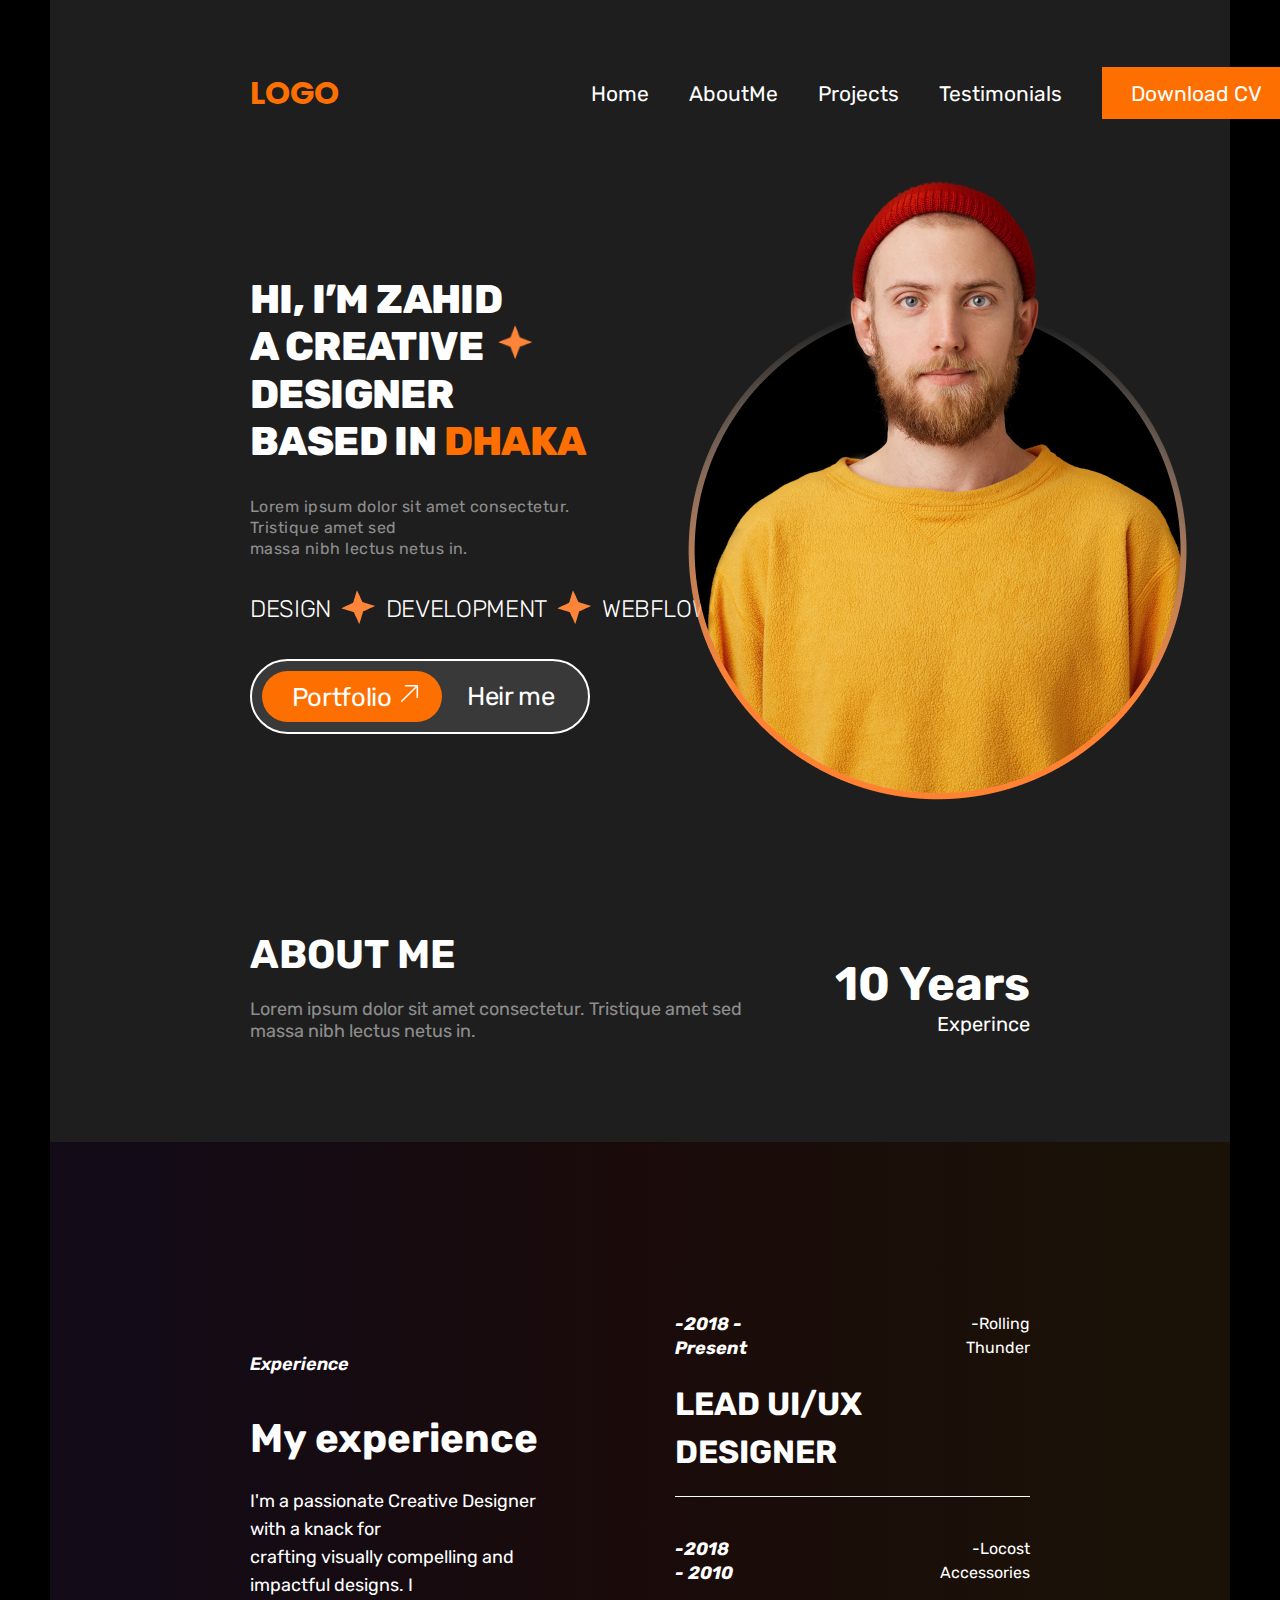
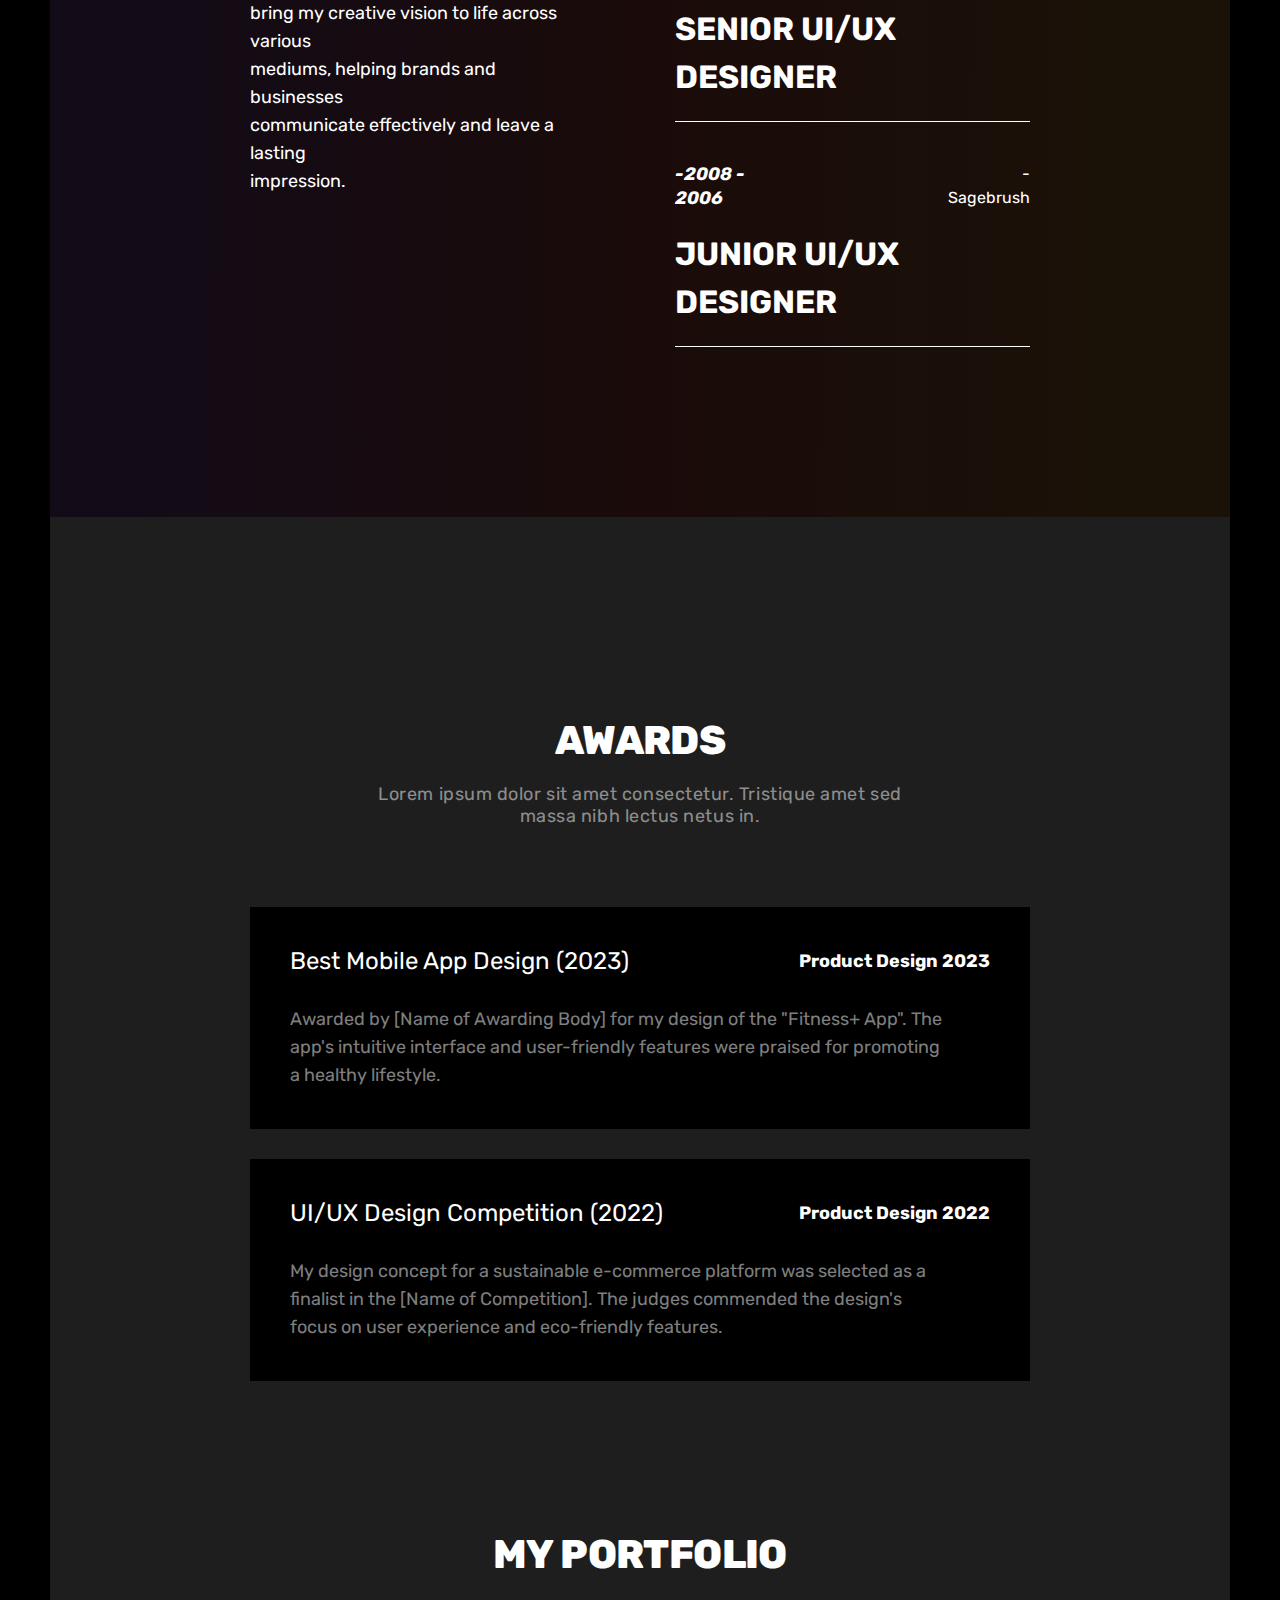
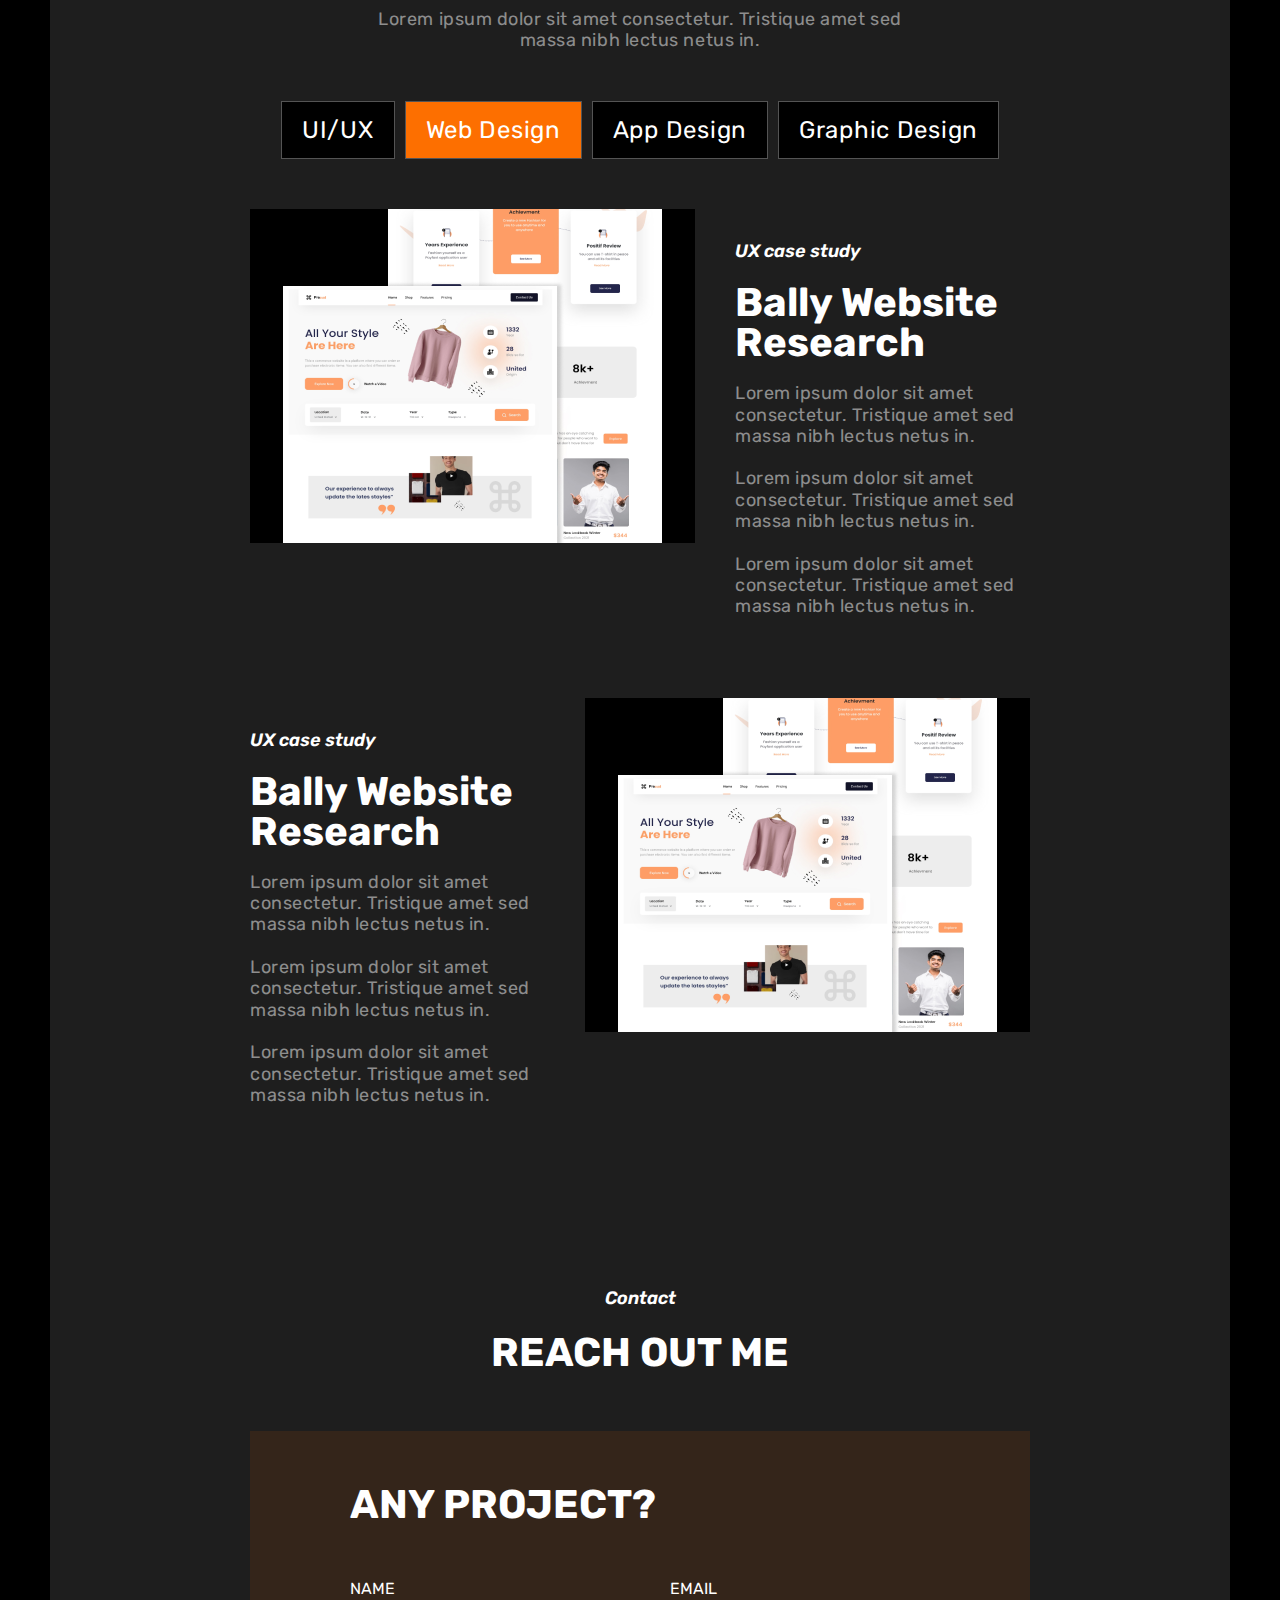
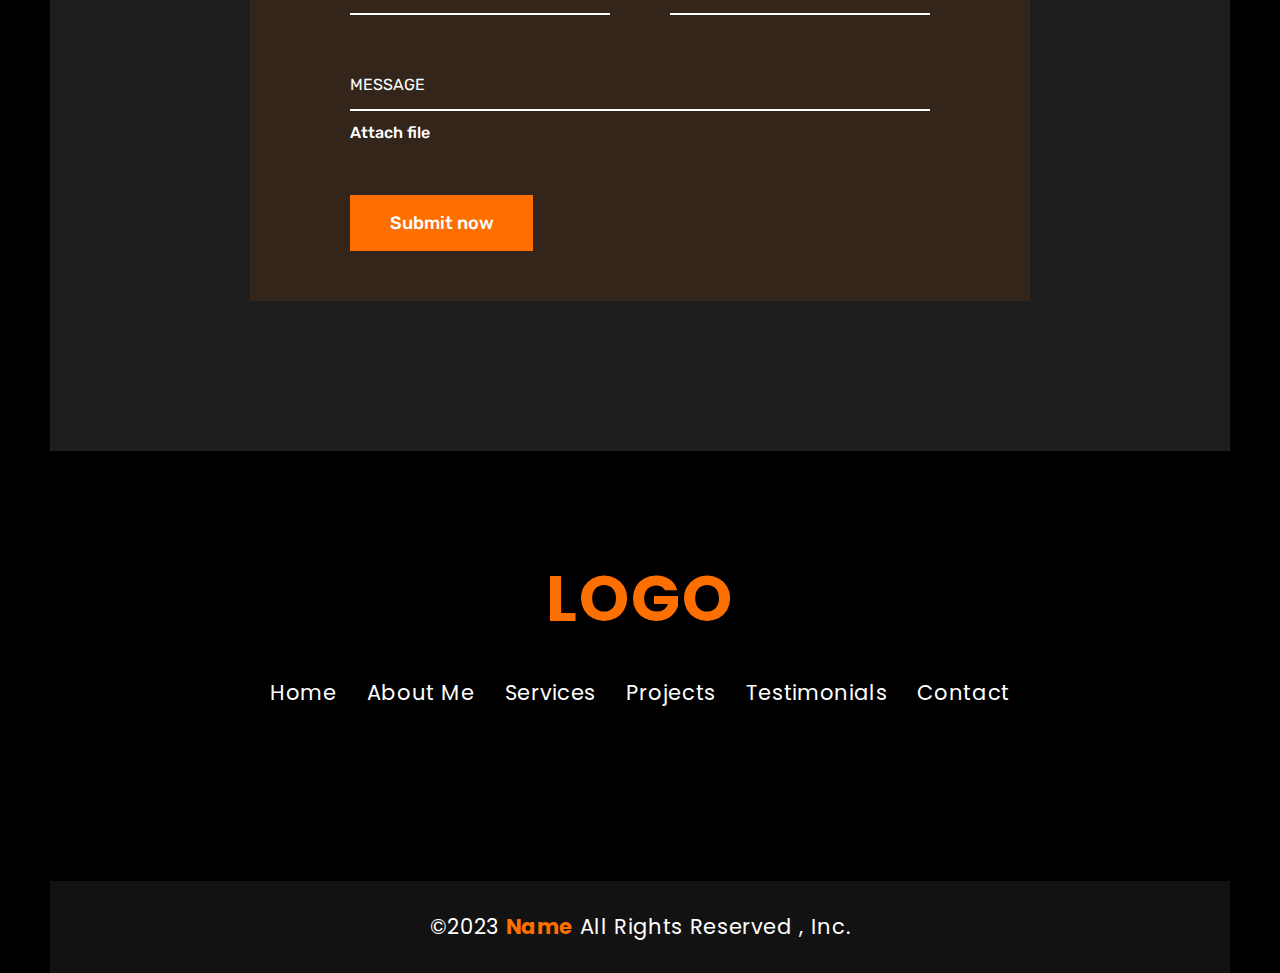
==== commit 67b61b2c: "demo" ====
--- a/index.html
+++ b/index.html
@@ -1,4 +1,3 @@
-<<<<<<< HEAD
 <!DOCTYPE html>
 <html lang="en">
 <head>
@@ -67,29 +66,31 @@
                     </div> 
 
                    <div class="hire-but"> 
-                     <div class="portfolio-but"> 
-                        <div class="portfolio-my">Portfolio 
-
-                            <svg  
-                            xmlns="http://www.w3.org/2000/svg" 
-                            fill="none"  
-                            viewBox="0 0 24 24" 
-                            stroke-width="1.5"  
-                            stroke="currentColor" 
-                            class="check-icon">
-                           <path  
-                            stroke-linecap="round"  
-                            stroke-linejoin="round" 
-                            d="m4.5 19.5 15-15m0 0H8.25m11.25 0v11.25" 
-                             />
-                         </svg>
-
-                        </div>
-                     </div>
-
-                    <div class="hire-me">Heir me</div> 
-
-                   </div>
+                          
+                           <div class="portfolio-but"> 
+                             <div class="portfolio-my">Portfolio 
+
+                                <svg  
+                                xmlns="http://www.w3.org/2000/svg" 
+                                fill="none"  
+                                viewBox="0 0 24 24" 
+                                stroke-width="1.5"  
+                                stroke="currentColor" 
+                                class="check-icon">
+                               <path  
+                                stroke-linecap="round"  
+                                stroke-linejoin="round" 
+                                d="m4.5 19.5 15-15m0 0H8.25m11.25 0v11.25" 
+                                 />
+                             </svg>
+
+                             </div>
+                           </div> 
+
+                           <div class="hire-me">Heir me</div> 
+
+                   </div> 
+
                     <div id="icons"> 
                         <a href="https://www.facebook.com/profile" target="_blank" >
                                <i class="fa-brands fa-facebook" style="font-size: 35px; color:#FFFFFF80;"></i>
@@ -435,478 +436,7 @@
            </footer>
 
 
-
-
          </main>
-
-           
-        
-  
-
- 
-
-
-  
-   
-
-
-    
+ 
       </body>
-=======
-<!DOCTYPE html>
-<html lang="en">
-<head>
-    <meta charset="UTF-8">
-    <meta name="viewport" content="width=device-width, initial-scale=1.0">
-    <title>Assignment-01</title> 
-    <link rel="stylesheet" href="./style.css"> 
-    <link rel="stylesheet" href="./responsive.css"> 
-    <!-- fontawesome link --> 
-    <link rel="stylesheet" href="https://cdnjs.cloudflare.com/ajax/libs/font-awesome/6.5.2/css/all.min.css" integrity="sha512-SnH5WK+bZxgPHs44uWIX+LLJAJ9/2PkPKZ5QiAj6Ta86w+fsb2TkcmfRyVX3pBnMFcV7oQPJkl9QevSCWr3W6A==" crossorigin="anonymous" referrerpolicy="no-referrer" />
-
-</head>
-<body class="container">  
-
-         <main class="main-container"> 
-
- <!-- banner section --> 
-
-           <header class="banner-section">  
-
-<!-- nav section --> 
-
-            <section class="nav-section">  
-
-                <div class="right-div"> 
-                 <h1 class="logo">LOGO</h1>
-                </div>  
-      
-                <div class="left-div"> 
-                 <a href="">Home</a> 
-                 <a href="">AboutMe</a> 
-                 <a href="">Projects</a> 
-                 <a href="">Testimonials</a>  
-
-                 <div class="download-cv-but"> 
-                   <a href="">Download CV</a>
-                 </div>
-                </div>
-
-            </section> 
-
-<!-- end of nav section --> 
-
-
-<!-- profile section -->
-
-        <section class="profile-section"> 
-       
-            <div class="profile-desc"> 
-                <div class="profile-left"> 
-                    <h1 class="intro">HI, I’m Zahid<br> A creative<img src="./all imgs/Star 3.png"class="star-one">Designer <br>
-                        Based in <span style="color:#FD6F00 ;">Dhaka</span> 
-                    </h1> 
-                        <p class="intro-desc">Lorem ipsum dolor sit amet consectetur. Tristique amet sed<br> massa nibh lectus netus in.</p>  
-
-                    <div class="design-div"> 
-                        <p class="design">Design</p>  
-
-                         <div class="star-img"> <img src="./all imgs/Star 3.png" alt="star" class="star-three" > </div> 
-
-                        <p class="design">Development</p> 
-                         
-                        <div class="star-img"> <img src="./all imgs/Star 3.png" alt="star"  class="star-three"></div>   
-
-                        <p class="design">Webflow</p> 
-                    </div> 
-
-                   <div class="hire-but"> 
-                          
-                           <div class="portfolio-but"> 
-                             <div class="portfolio-my">Portfolio 
-
-                                <svg  
-                                xmlns="http://www.w3.org/2000/svg" 
-                                fill="none"  
-                                viewBox="0 0 24 24" 
-                                stroke-width="1.5"  
-                                stroke="currentColor" 
-                                class="check-icon">
-                               <path  
-                                stroke-linecap="round"  
-                                stroke-linejoin="round" 
-                                d="m4.5 19.5 15-15m0 0H8.25m11.25 0v11.25" 
-                                 />
-                             </svg>
-
-                             </div>
-                           </div> 
-
-                           <div class="hire-me">Heir me</div> 
-
-                   </div> 
-
-                    <div id="icons"> 
-                        <a href="https://www.facebook.com/profile" target="_blank" >
-                               <i class="fa-brands fa-facebook" style="font-size: 35px; color:#FFFFFF80;"></i>
-                        </a>
-                        <a href=""> 
-                               <i class="fa-brands fa-twitter"  style="font-size:35px;color:#FFFFFF80;"></i>
-                        </a>
-                        <a href="" > 
-                               <i class="fa-brands fa-instagram"style="font-size: 35px; color:#FFFFFF80;" ></i>
-                        </a>
-                        <a href="" > 
-                               <i class="fa-brands fa-linkedin" style="font-size: 35px; color:#FFFFFF80;"></i>
-                        </a>
-
-                    </div>  
-
-                </div>
-
-            </div> 
-
-            <div class="profile-img"> 
-                <img src="./all imgs/Group 2.png" alt="">
-            </div>
-        </section> 
-
- </div>
-<!-- rotate banner --> 
-
-<!-- <div class="rotted-banner"> 
- <p>UX Design<img src="./all imgs/Star 3.png" alt="star" class="star-one">App Design<img src="./all imgs/Star 3.png" alt="star" class="star-one">Dashboard<img src="./all imgs/Star 3.png" alt="star" class="star-one">Wireframe<img src="./all imgs/Star 3.png" alt="star" class="star-one">User Research<img src="./all imgs/Star 3.png" alt="star" class="star-one">UX Design<img src="./all imgs/Star 3.png" alt="star" class="star-one">App Design</p>
-</div> -->
-        </header>
- 
-
-  <!-- about section       --> 
-
-
-                 <div class="about-section"> 
-  
-                         <div class="about-me"> 
-                           <h1 class="about-me-title">About Me</h1> 
-                            <p class="about-me-desc">Lorem ipsum dolor sit amet consectetur. Tristique amet sed <br>massa nibh lectus netus in.</p>
-                         </div>
-
-                          <div class="ratings"> 
-                             <span class="star-two" >  
-                                 <i class="fa-solid fa-star" style="color: #FD6F00; font-size: 25px;"></i>  
-                                 <i class="fa-solid fa-star" style="color: #FD6F00;font-size: 25px;"></i> 
-                                 <i class="fa-solid fa-star" style="color: #FD6F00;font-size: 25px;"></i>
-                                 <i class="fa-solid fa-star" style="color: #FD6F00;font-size: 25px;"></i> 
-                                 <i class="fa-solid fa-star" style="color: #FD6F00;font-size: 25px;"></i> 
-                             </span>
-                            <p> 
-                             <span style="font-size: 47px;font-weight: 700;">10 Years</span>
-                            </p> 
-                            <p style="font-size: 20px; font-weight:400;"> 
-                             Experince
-                            </p>
-                          </div>
-
-
-                 </div>
-
-
-               
-              
-
-<!-- experiance -->
-
-             <section class="experience-container"> 
-                        <div class="left-ex"> 
-                               <h1 class="ex-title">Experience</h1> 
-                               <h1 class="myex-title">My experience</h1> 
-                               <p class="ex-desc">I'm a passionate Creative Designer with a knack for<br>crafting visually compelling and impactful designs.  I<br>bring my creative vision to life across various<br>mediums, helping brands and businesses<br>communicate effectively and leave a lasting<br>impression.</p>
-                        </div>   
-
-
-
-                        <div class="right-ex"> 
-                             <div style="display: flex; align-items: center; justify-content: space-between; gap:200px;"> 
-                                 <h1 style=" font-family: Rubik;
-                                 font-size: 18px;
-                                 font-style: italic;
-                                 font-weight: 700;
-                                 line-height: 24px;
-                                 text-align: left;
-                                 ">-2018 - Present</h1>  
-
-                                 <p style="font-family: Rubik;
-                                 font-size: 16px;
-                                 font-weight: 400;
-                                 line-height: 24px;
-                                 text-align: right;
-                                 ">-Rolling Thunder</p> 
-                                  
-                             </div> 
-                              
-                             
-                                 <div class="experience-name">Lead UI/UX Designer</div>   
-                                  
-
-                                  <div style="display: flex; align-items: center; justify-content: space-between; gap:200px;padding-top: 40px;"> 
-                                    <h1 style=" font-family: Rubik;
-                                    font-size: 18px;
-                                    font-style: italic;
-                                    font-weight: 700;
-                                    line-height: 24px;
-                                    text-align: left;
-                                    ">-2018 - 2010</h1>  
-   
-                                    <p style="font-family: Rubik;
-                                    font-size: 16px;
-                                    font-weight: 400;
-                                    line-height: 24px;
-                                    text-align: right;
-                                    ">-Locost Accessories</p> 
-                                     
-                                </div> 
-                                 
-                                
-                                    <div class="experience-name">Senior UI/UX Designer</div>   
-                                      
-                                      <div style="display: flex; align-items: center; justify-content: space-between; gap:200px;padding-top: 40px;"> 
-                                        <h1 style=" font-family: Rubik;
-                                        font-size: 18px;
-                                        font-style: italic;
-                                        font-weight: 700;
-                                        line-height: 24px;
-                                        text-align: left;
-                                        ">-2008 - 2006</h1>  
-       
-                                        <p style="font-family: Rubik;
-                                        font-size: 16px;
-                                        font-weight: 400;
-                                        line-height: 24px;
-                                        text-align: right;
-                                        ">-Sagebrush</p> 
-                                         
-                                    </div> 
-                                     
-                                    
-                                        <div  class="experience-name">Junior UI/UX Designer</div>   
-         
-     
-
-
-                              
-                             </div>
-
-             </section> 
-
-
-<!-- award section -->
-
-
-             <div class="award-container"> 
-               <div> 
-                 <div class="award-first"> 
-                     <div id="award">Awards</div> 
-                     <div class="award-desc">Lorem ipsum dolor sit amet consectetur. Tristique amet sed<br> massa nibh lectus netus in.</div>
-                    </div>
-               </div> 
-
-             <div class="pera-section"> 
-
-                 <div class="award-sec"> 
-                     <div class="award-first-section"> 
-                          <h1 class="sec-title">Best Mobile App Design (2023)</h1> 
-                          <h1 class="sec-time">Product Design 2023</h1>
-                     </div> 
- 
-                     <div> 
-                         <p class="pera">Awarded by [Name of Awarding Body] for my design of the "Fitness+ App". The<br> app's intuitive interface and user-friendly features were praised for promoting<br> a healthy lifestyle.</p>
-                     </div>
-                   </div>  
- 
- 
-                   <div class="award-sec-two"> 
-                     <div class="award-first-section"> 
-                          <h1 class="sec-title">UI/UX Design Competition (2022)</h1> 
-                          <h1 class="sec-time">Product Design 2022</h1>
-                     </div> 
- 
-                     <div> 
-                         <p class="pera">My design concept for a sustainable e-commerce platform was selected as a<br> finalist in the [Name of Competition]. The judges commended the design's<br> focus on user experience and eco-friendly features.</p>
-                     </div>
-                   </div> 
-
-             </div>
-               
-             </div>
-
-
-<!-- portfolio -->
-
-             <section class="portfolio-container"> 
-                 <div class="parent-port"> 
-                     <div class="my-port">My Portfolio</div> 
-                     <div class="port-desc">Lorem ipsum dolor sit amet consectetur. Tristique amet sed<br> massa nibh lectus netus in.</div>
-                 </div> 
-                  
-                 <div class="port-buts"> 
-                     <div class="but-ui but"> 
-                           <a href="">UI/UX</a>
-                     </div>  
-                     <div class="but-web but"> 
-                         <a href="">Web Design</a>
-                     </div> 
-                     <div class="but-app but"> 
-                         <a href="">App Design</a>
-                     </div> 
-                     <div class="but-graph but"> 
-                         <a href="">Graphic Design</a>
-                     </div>
-                 </div>  
-
-                 <div class="research-container"> 
-                     <div class="research-img"> 
-                         <img src="./all imgs/Frame 47568.png" >
-                     </div> 
-
-                     <div class="lorem-pera"> 
-                        <h1 class="research-title">UX case study</h1> 
-                        <h1 class="bally-title">Bally Website Research</h1> 
-                        <p class="lorem">Lorem ipsum dolor sit amet consectetur. Tristique amet sed<br> massa nibh lectus netus in.<br><br>
-                         Lorem ipsum dolor sit amet consectetur. Tristique amet sed<br> massa nibh lectus netus in.<br><br>
-                         Lorem ipsum dolor sit amet consectetur. Tristique amet sed<br> massa nibh lectus netus in.</p>
-                     </div>
-                 </div> 
-
-                 <div class="research-container"> 
-                     
-
-                     <div class="lorem-pera"> 
-                        <h1 class="research-title">UX case study</h1> 
-                        <h1 class="bally-title">Bally Website Research</h1> 
-                        <p class="lorem">Lorem ipsum dolor sit amet consectetur. Tristique amet sed<br> massa nibh lectus netus in.<br><br>
-                         Lorem ipsum dolor sit amet consectetur. Tristique amet sed<br> massa nibh lectus netus in.<br><br>
-                         Lorem ipsum dolor sit amet consectetur. Tristique amet sed<br> massa nibh lectus netus in.</p>
-                     </div> 
-
-                     <div class="research-img"> 
-                         <img src="./all imgs/Frame 47568.png" alt="">
-                     </div> 
-                 </div>
-
-             </section> 
-
- <!-- contact --> 
-
-           <section class="contact-container"> 
-              
-               <h1 class="contact-title">Contact</h1> 
-               <h1 class="contact-desc">Reach out me</h1> 
-
-               <div class="contact-form"> 
-                  <h1 class="form-title">ANY PROJECT?</h1> 
-
-      <!--main  FORM -->
-
-                  <form class="card-form">
-                     <div class="display">  
-              
-                      <div class="input">
-                          <input type="text" class="input-field" required/>
-                          <label class="input-label">NAME</label>
-                        </div>
-                      <div class="input">
-                          <input type="text" class="input-field"required/>
-                          <label class="input-label">EMAIL</label>
-                        </div> 
-              
-                       
-              
-                     </div>  
-                     
-                     <div class="input message">
-                      <input type="text" class="input-field" required/>
-                      <label class="input-label">MESSAGE</label>
-                    </div> 
-                   <div class="form-file"> 
-                     <span><i class="fa-solid fa-link"></i></span> 
-                     <p class="attach-file">Attach file</p>
-
-                   </div> 
-
-
-                   <div class="submit-but">  
-                        <span class="submit-text">Submit now</span>
-
-                   </div>
-                           
-                    </form>
-
-                  
-
-               </div>
-
-           </section> 
-
-
-<!-- footer             -->
-
-
-           <footer class="footer-section">  
-            <div id="footer-logo"> 
-             <h1 class="footer-logo">LOGO</h1>
-            </div> 
-             
-            <div class="footer-info"> 
-             <a href="">Home</a> 
-             <a href="">About Me</a>  
-             <a href="">Services</a>
-             <a href="">Projects</a> 
-             <a href="">Testimonials</a>   
-             <a href="">Contact</a>
-            </div>
-
-
-            <div id="footer-icons"> 
-             <a href="https://www.facebook.com/profile" target="_blank" style="font-size: 35px;"> 
-                 <i class="fa-brands fa-facebook"></i>
-             </a>
-             <a href="" style="font-size: 35px; color:#FFFFFF80;"> 
-                 <i class="fa-brands fa-twitter"></i>
-             </a>
-             <a href="" style="font-size: 35px; color:#FFFFFF80;"> 
-                 <i class="fa-brands fa-instagram"></i>
-             </a>
-             <a href="" style="font-size: 35px; color:#FFFFFF80;"> 
-                 <i class="fa-brands fa-linkedin"></i>
-             </a> 
-
-             
-
-         </div> 
-         
-         <div class="copyright"> 
-             &copy;2023 <span class="span-name">Name</span> All Rights Reserved , Inc.
-         </div>
-
-
-           </footer>
-
-
-
-
-         </main>
-
-           
-        
-  
-
- 
-
-
-  
-   
-
-
-    
-      </body>
->>>>>>> 90d9473 (third commit)
 </html>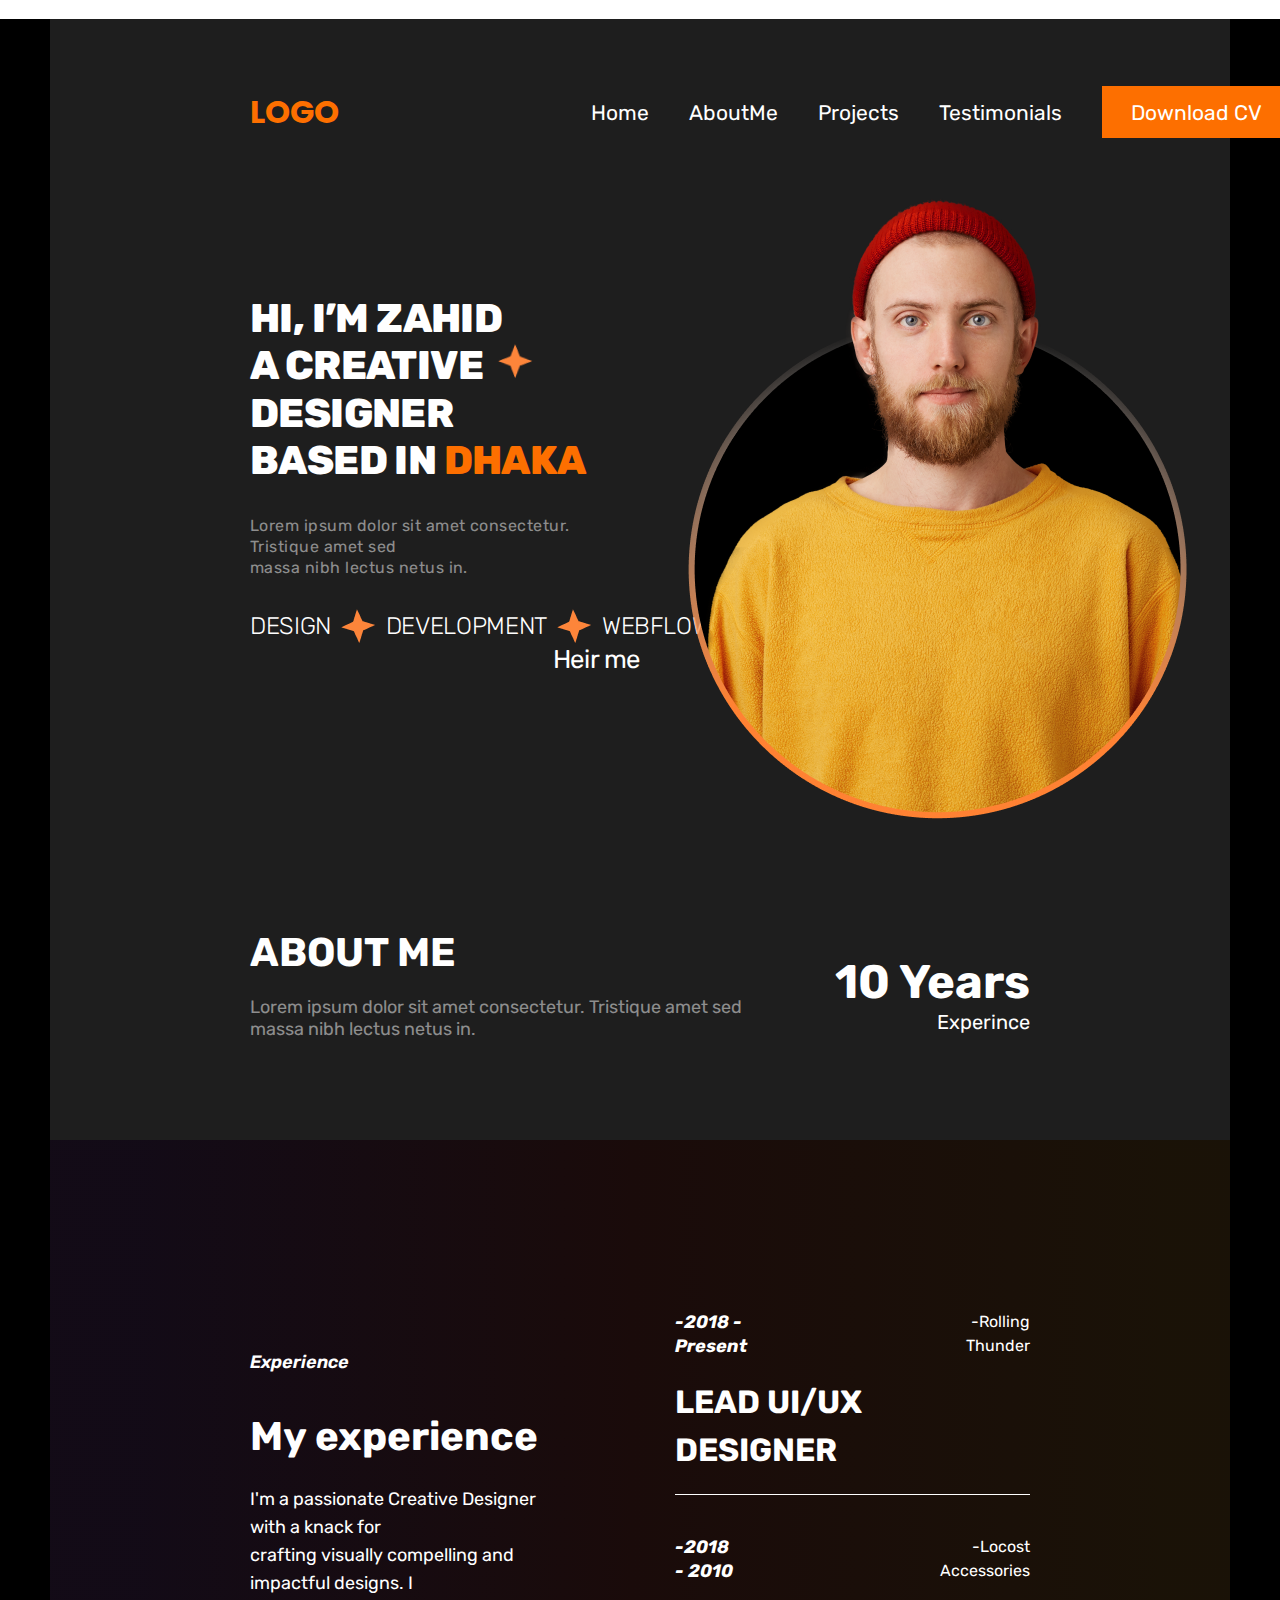
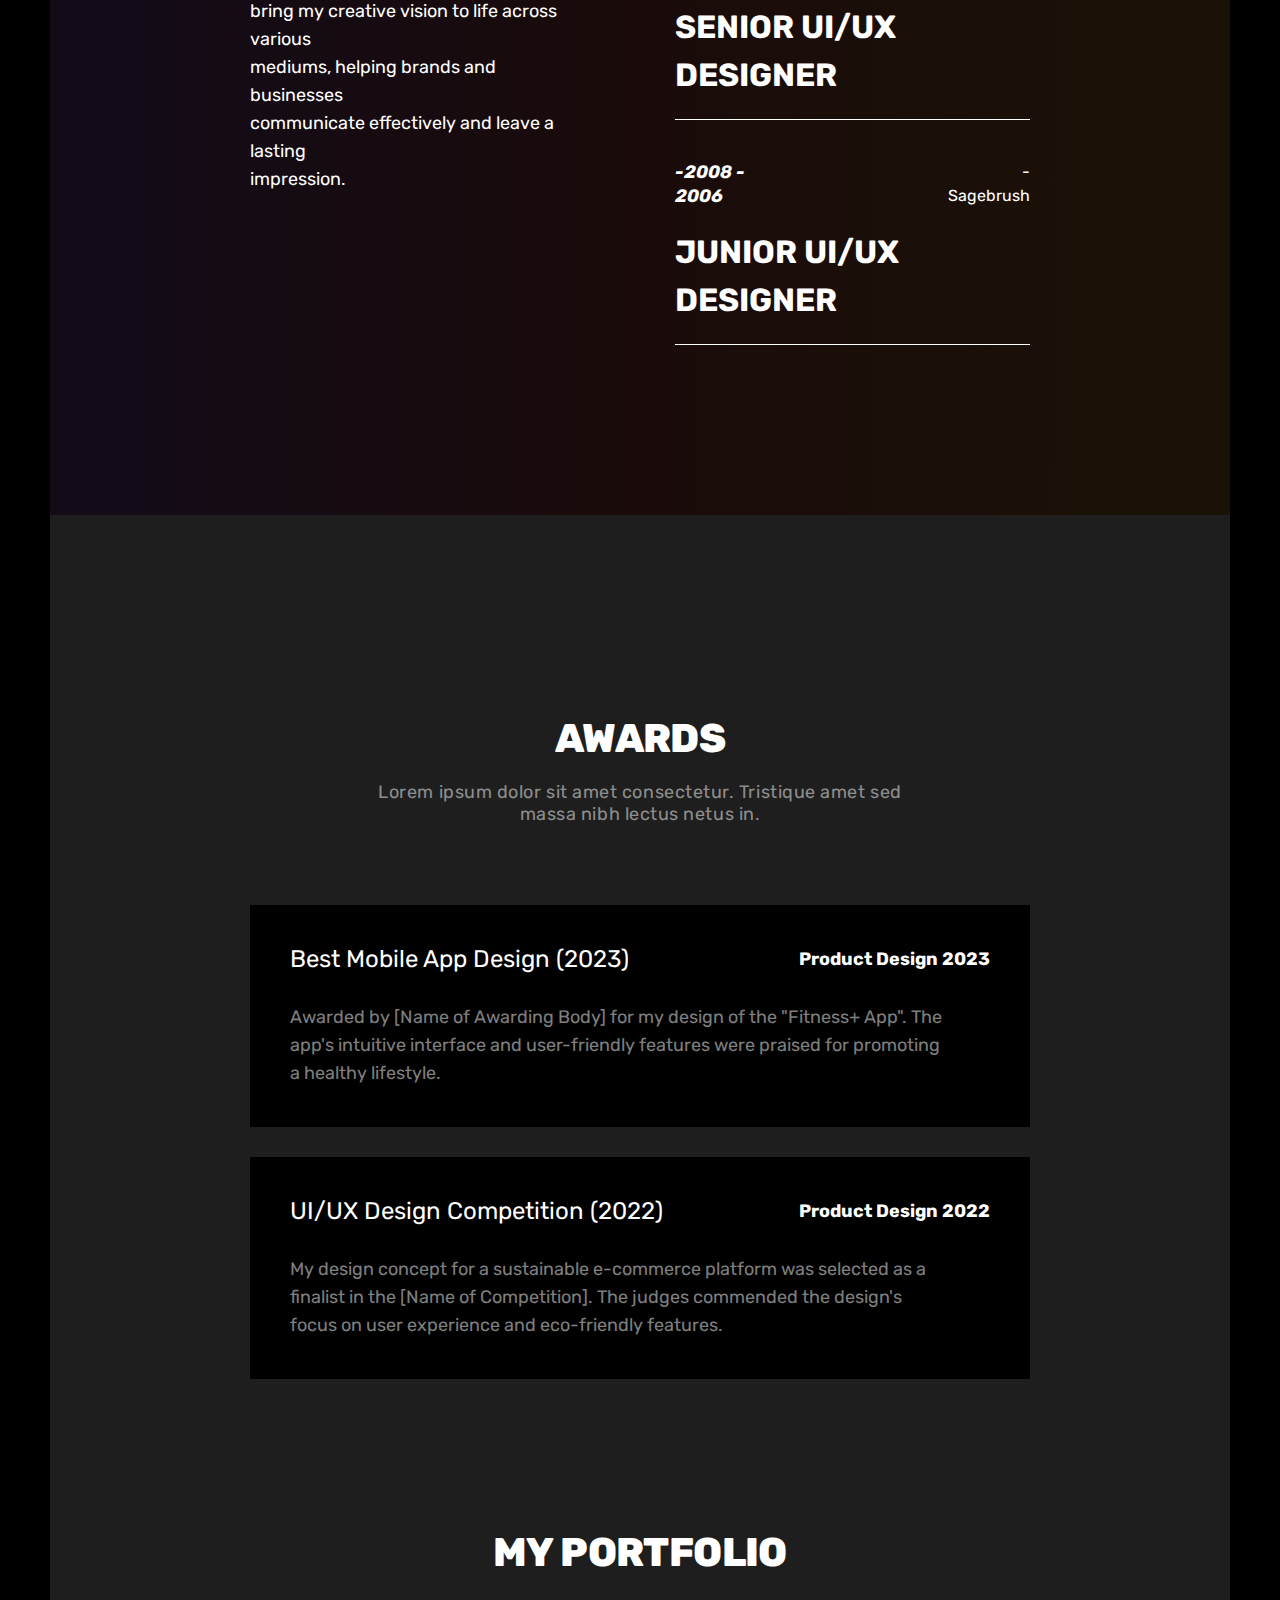
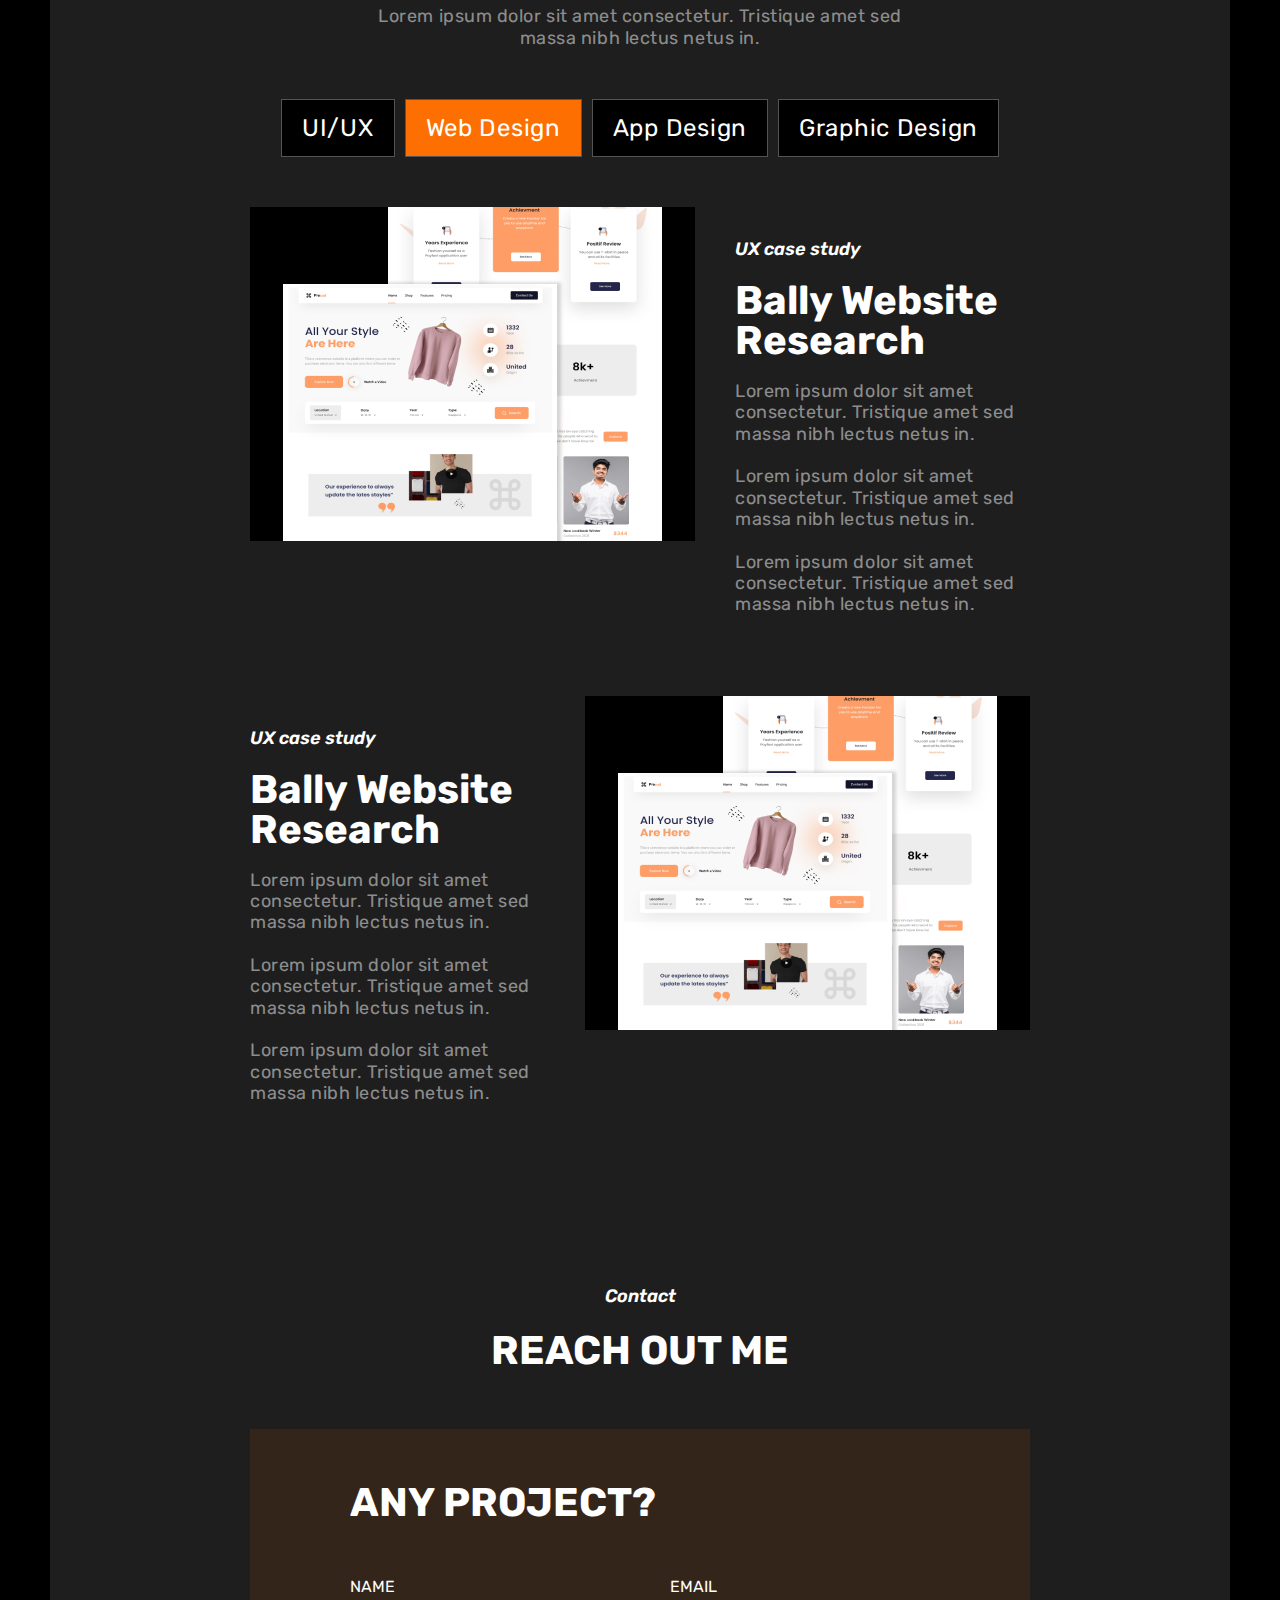
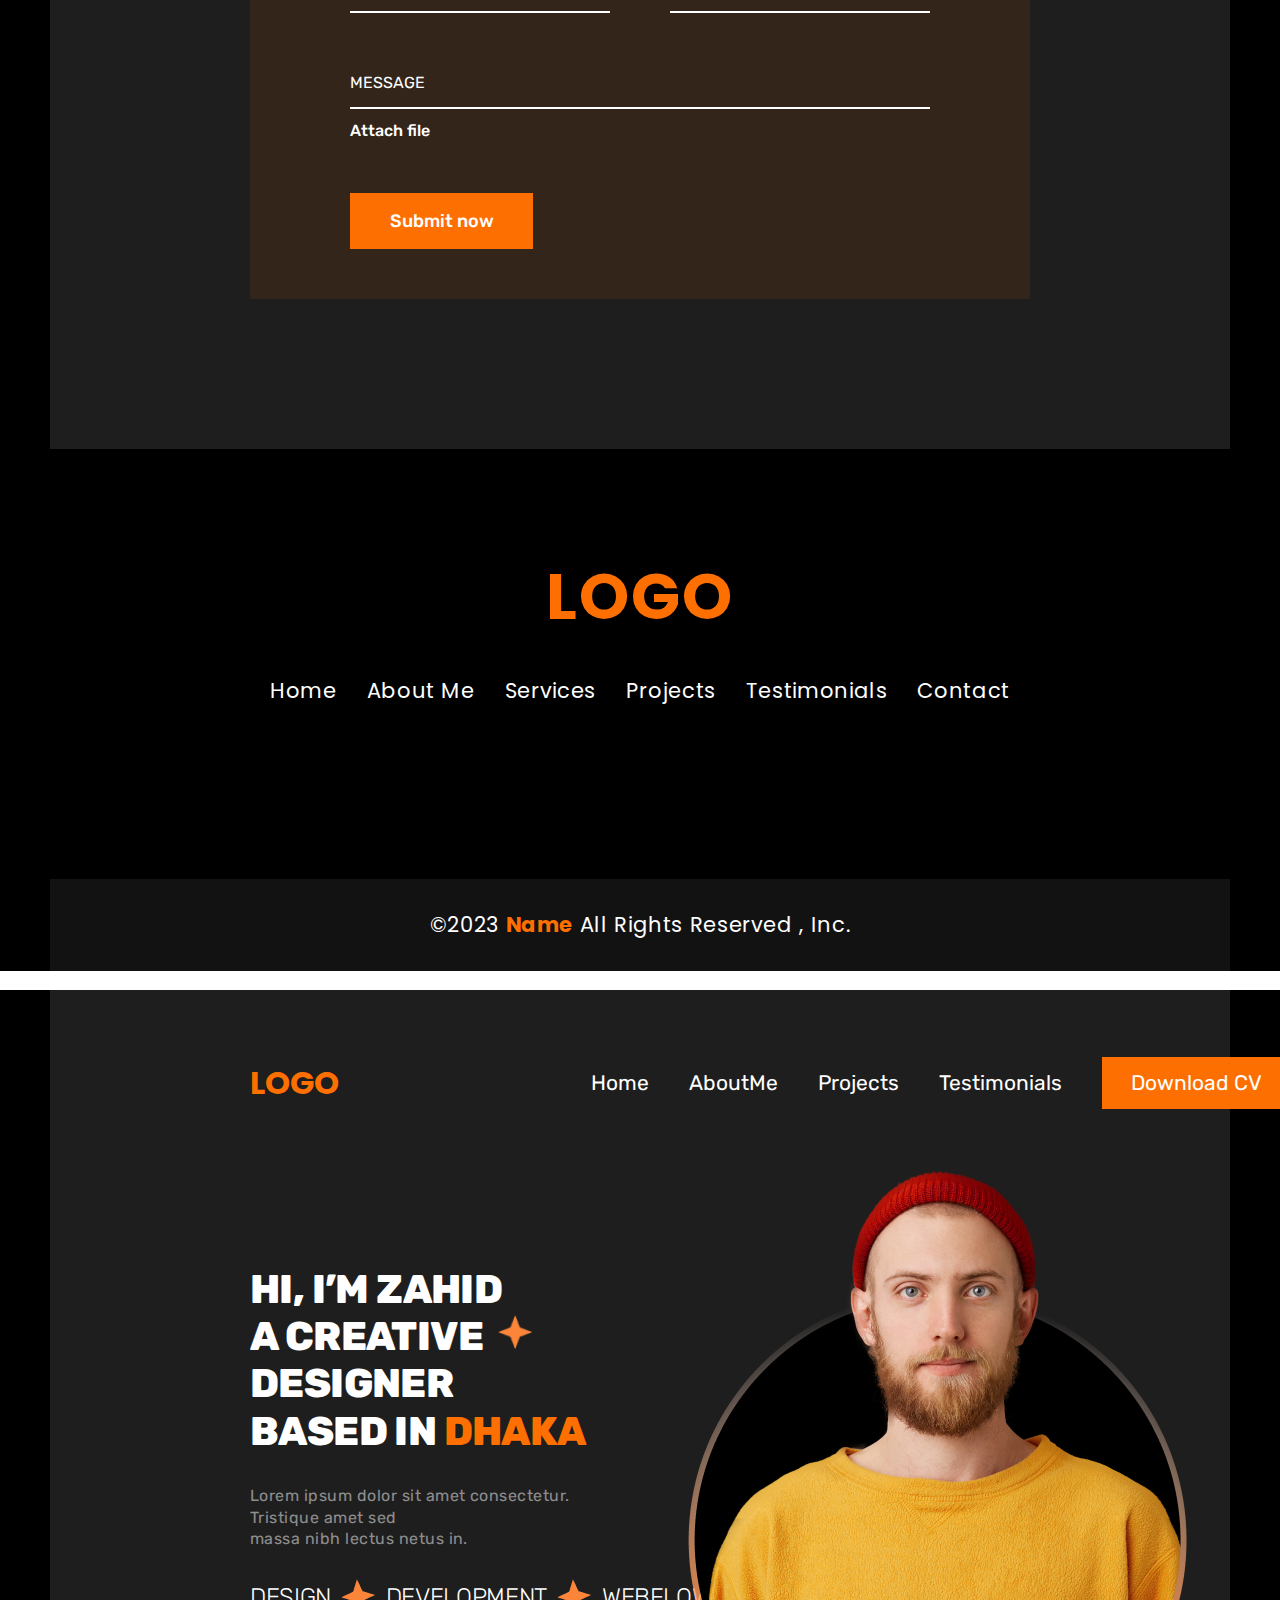
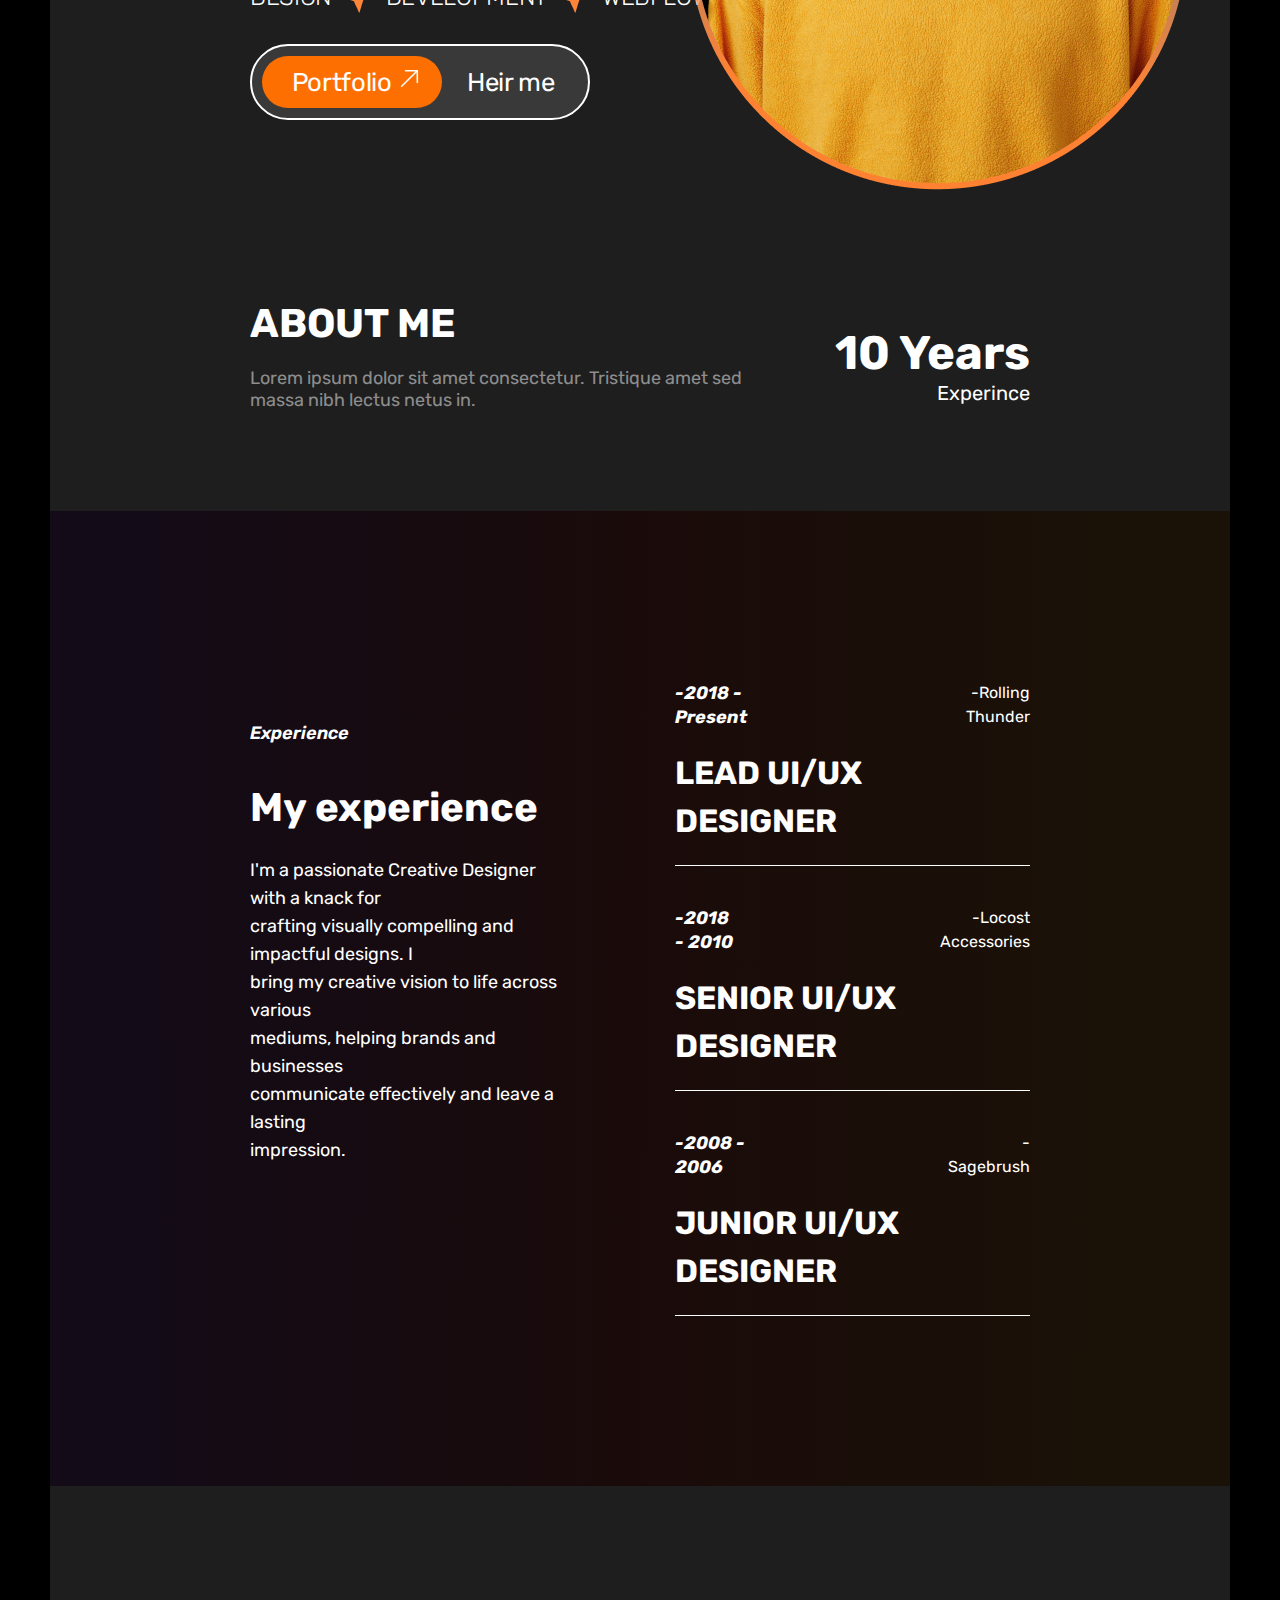
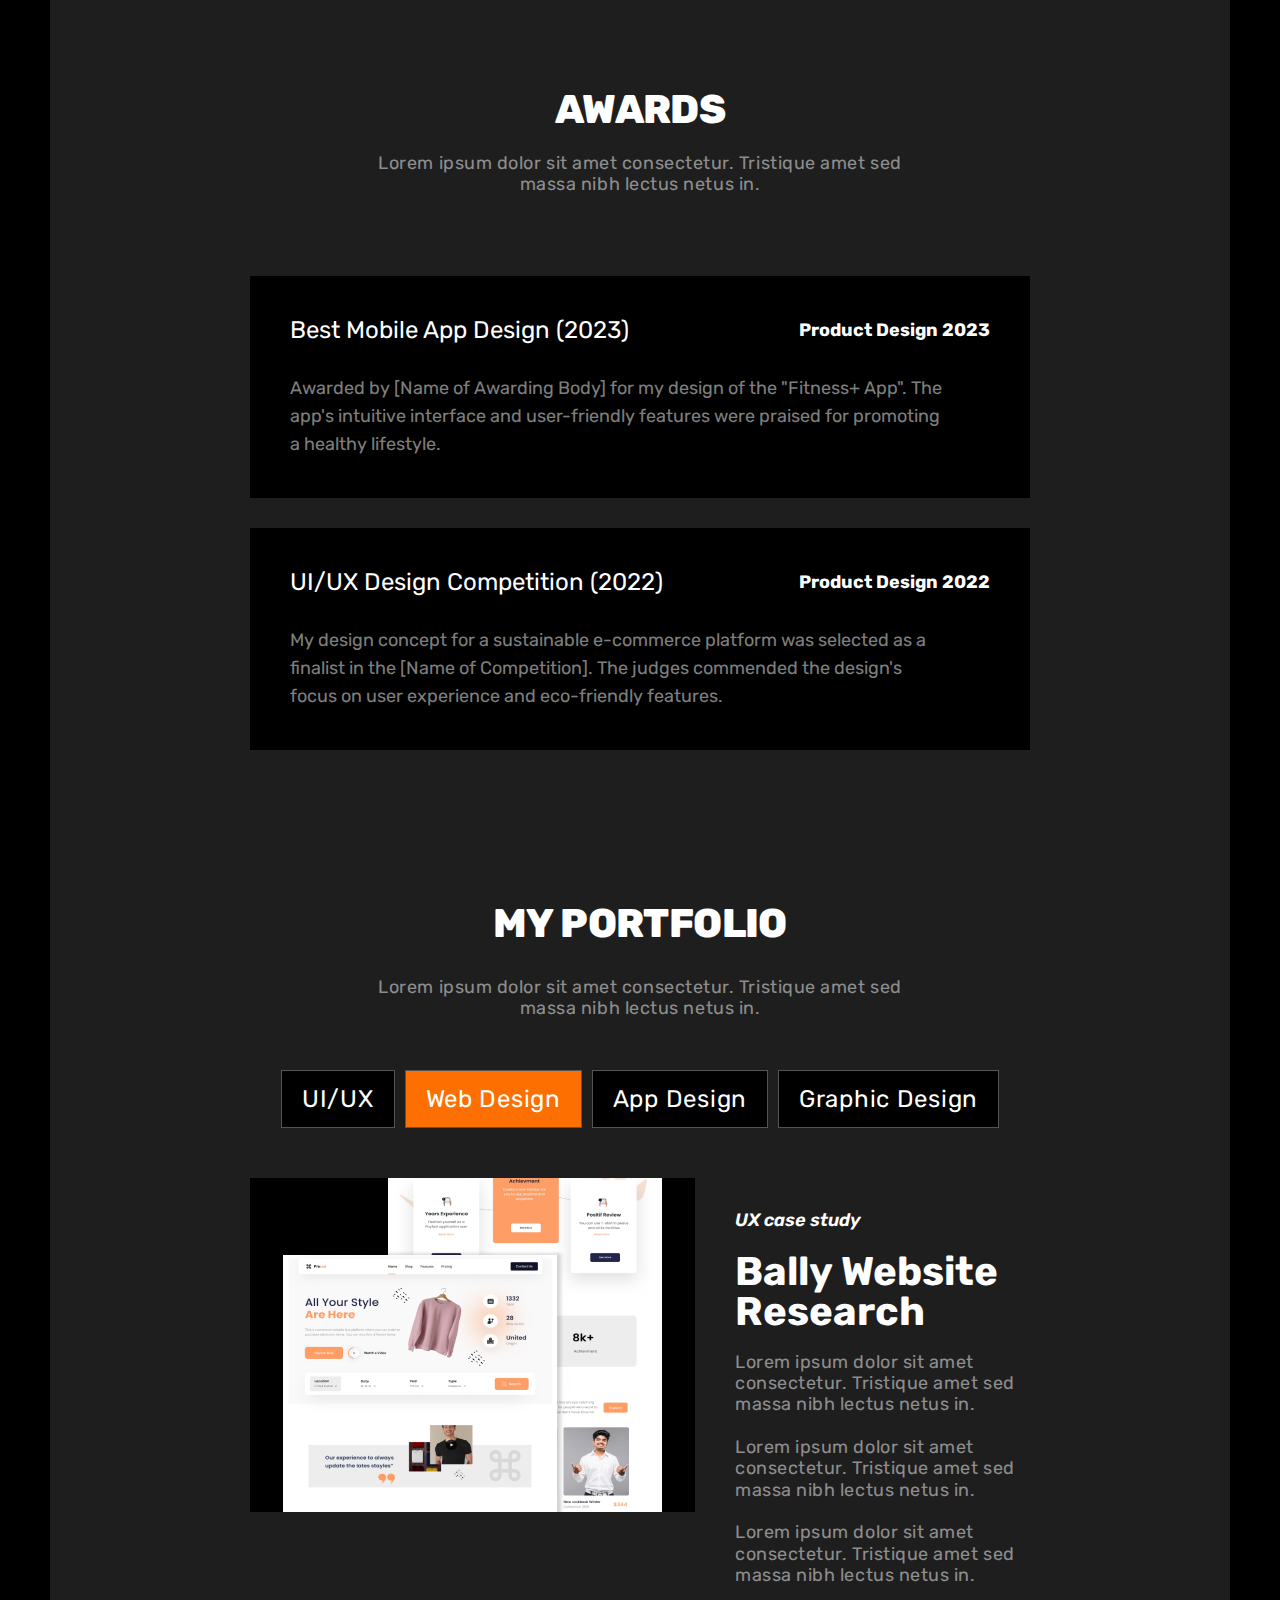
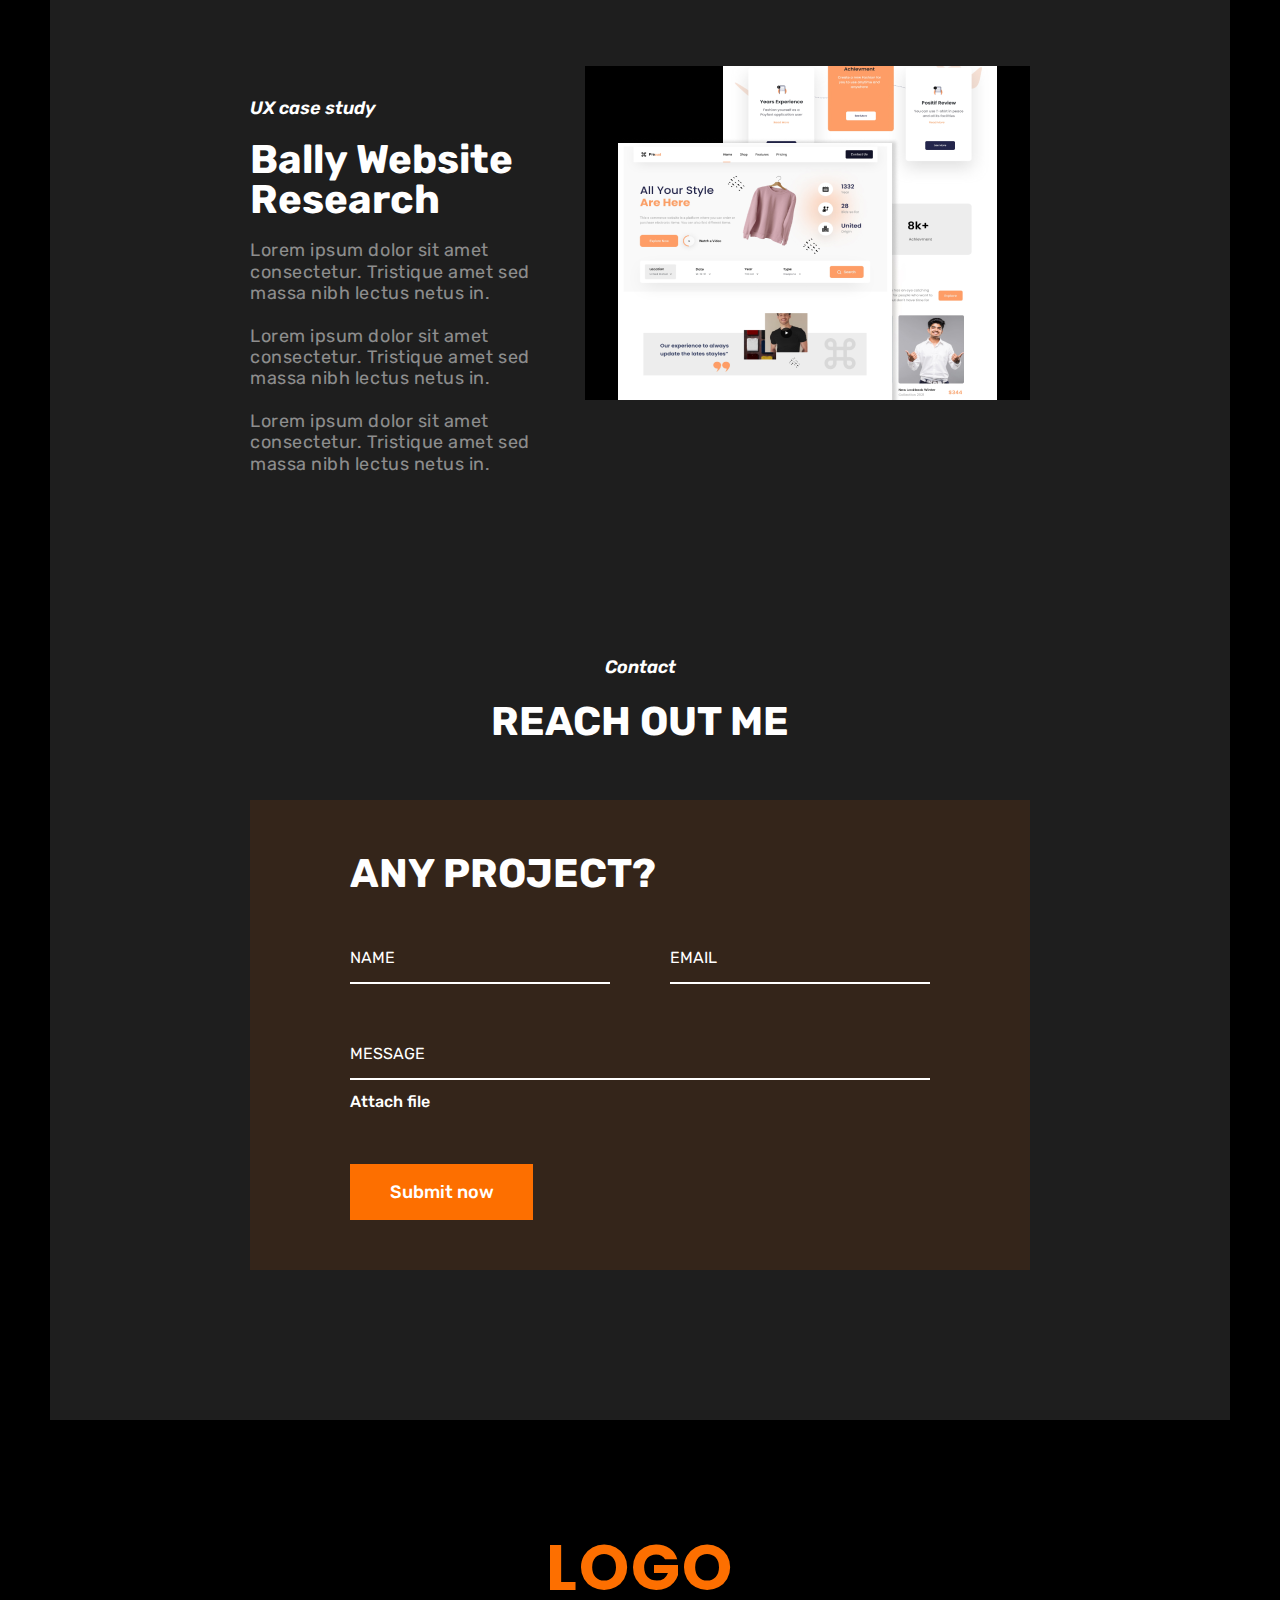
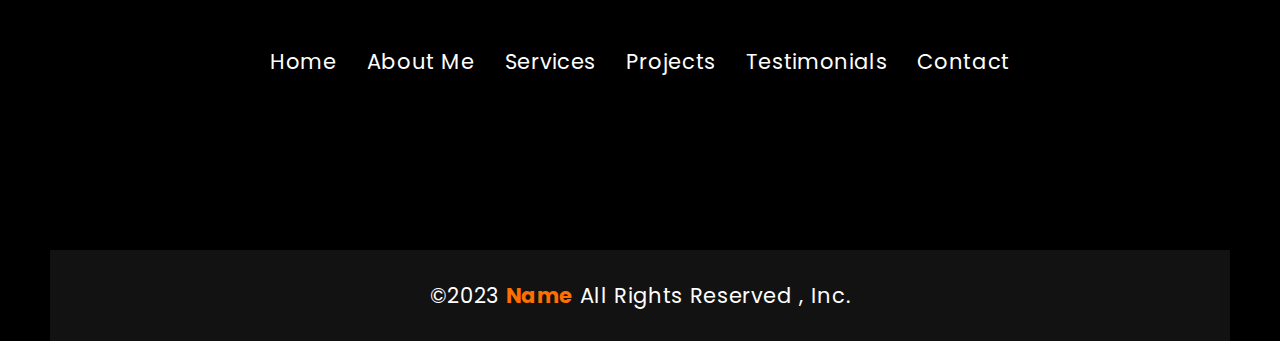
==== commit 24f46f07: "Add files via upload" ====
--- a/index.html
+++ b/index.html
@@ -1,3 +1,436 @@
+<<<<<<< HEAD
+<!DOCTYPE html>
+<html lang="en">
+<head>
+    <meta charset="UTF-8">
+    <meta name="viewport" content="width=device-width, initial-scale=1.0">
+    <title>Assignment-01</title> 
+    <link rel="stylesheet" href="./style.css"> 
+    <link rel="stylesheet" href="./responsive.css"> 
+    <!-- fontawesome link --> 
+    <link rel="stylesheet" href="https://cdnjs.cloudflare.com/ajax/libs/font-awesome/6.5.2/css/all.min.css" integrity="sha512-SnH5WK+bZxgPHs44uWIX+LLJAJ9/2PkPKZ5QiAj6Ta86w+fsb2TkcmfRyVX3pBnMFcV7oQPJkl9QevSCWr3W6A==" crossorigin="anonymous" referrerpolicy="no-referrer" />
+
+</head>
+<body class="container">  
+
+         <main class="main-container"> 
+
+ <!-- banner section --> 
+
+           <header class="banner-section">  
+
+<!-- nav section --> 
+
+            <section class="nav-section">  
+
+                <div class="right-div"> 
+                 <h1 class="logo">LOGO</h1>
+                </div>  
+      
+                <div class="left-div"> 
+                 <a href="">Home</a> 
+                 <a href="">AboutMe</a> 
+                 <a href="">Projects</a> 
+                 <a href="">Testimonials</a>  
+
+                 <div class="download-cv-but"> 
+                   <a href="">Download CV</a>
+                 </div>
+                </div>
+
+            </section> 
+
+<!-- end of nav section --> 
+
+
+<!-- profile section -->
+
+        <section class="profile-section"> 
+       
+            <div class="profile-desc"> 
+                <div class="profile-left"> 
+                    <h1 class="intro">HI, I’m Zahid<br> A creative<img src="./all imgs/Star 3.png"class="star-one">Designer <br>
+                        Based in <span style="color:#FD6F00 ;">Dhaka</span> 
+                    </h1> 
+                        <p class="intro-desc">Lorem ipsum dolor sit amet consectetur. Tristique amet sed<br> massa nibh lectus netus in.</p>  
+
+                    <div class="design-div"> 
+                        <p class="design">Design</p>  
+
+                         <div class="star-img"> <img src="./all imgs/Star 3.png" alt="star" class="star-three" > </div> 
+
+                        <p class="design">Development</p> 
+                         
+                        <div class="star-img"> <img src="./all imgs/Star 3.png" alt="star"  class="star-three"></div>   
+
+                        <p class="design">Webflow</p> 
+                    </div> 
+
+                    <div class="hire-me">Heir me</div> 
+
+                    <div id="icons"> 
+                        <a href="https://www.facebook.com/profile" target="_blank" >
+                               <i class="fa-brands fa-facebook" style="font-size: 35px; color:#FFFFFF80;"></i>
+                        </a>
+                        <a href=""> 
+                               <i class="fa-brands fa-twitter"  style="font-size:35px;color:#FFFFFF80;"></i>
+                        </a>
+                        <a href="" > 
+                               <i class="fa-brands fa-instagram"style="font-size: 35px; color:#FFFFFF80;" ></i>
+                        </a>
+                        <a href="" > 
+                               <i class="fa-brands fa-linkedin" style="font-size: 35px; color:#FFFFFF80;"></i>
+                        </a>
+
+                    </div>  
+
+                </div>
+
+            </div> 
+
+            <div class="profile-img"> 
+                <img src="./all imgs/Group 2.png" alt="">
+            </div>
+        </section> 
+
+ </div>
+<!-- rotate banner --> 
+
+<!-- <div class="rotted-banner"> 
+ <p>UX Design<img src="./all imgs/Star 3.png" alt="star" class="star-one">App Design<img src="./all imgs/Star 3.png" alt="star" class="star-one">Dashboard<img src="./all imgs/Star 3.png" alt="star" class="star-one">Wireframe<img src="./all imgs/Star 3.png" alt="star" class="star-one">User Research<img src="./all imgs/Star 3.png" alt="star" class="star-one">UX Design<img src="./all imgs/Star 3.png" alt="star" class="star-one">App Design</p>
+</div> -->
+        </header>
+ 
+
+  <!-- about section       --> 
+
+
+                 <div class="about-section"> 
+  
+                         <div class="about-me"> 
+                           <h1 class="about-me-title">About Me</h1> 
+                            <p class="about-me-desc">Lorem ipsum dolor sit amet consectetur. Tristique amet sed <br>massa nibh lectus netus in.</p>
+                         </div>
+
+                          <div class="ratings"> 
+                             <span class="star-two" >  
+                                 <i class="fa-solid fa-star" style="color: #FD6F00; font-size: 25px;"></i>  
+                                 <i class="fa-solid fa-star" style="color: #FD6F00;font-size: 25px;"></i> 
+                                 <i class="fa-solid fa-star" style="color: #FD6F00;font-size: 25px;"></i>
+                                 <i class="fa-solid fa-star" style="color: #FD6F00;font-size: 25px;"></i> 
+                                 <i class="fa-solid fa-star" style="color: #FD6F00;font-size: 25px;"></i> 
+                             </span>
+                            <p> 
+                             <span style="font-size: 47px;font-weight: 700;">10 Years</span>
+                            </p> 
+                            <p style="font-size: 20px; font-weight:400;"> 
+                             Experince
+                            </p>
+                          </div>
+
+
+                 </div>
+
+
+               
+              
+
+<!-- experiance -->
+
+             <section class="experience-container"> 
+                        <div class="left-ex"> 
+                               <h1 class="ex-title">Experience</h1> 
+                               <h1 class="myex-title">My experience</h1> 
+                               <p class="ex-desc">I'm a passionate Creative Designer with a knack for<br>crafting visually compelling and impactful designs.  I<br>bring my creative vision to life across various<br>mediums, helping brands and businesses<br>communicate effectively and leave a lasting<br>impression.</p>
+                        </div>   
+
+
+
+                        <div class="right-ex"> 
+                             <div style="display: flex; align-items: center; justify-content: space-between; gap:200px;"> 
+                                 <h1 style=" font-family: Rubik;
+                                 font-size: 18px;
+                                 font-style: italic;
+                                 font-weight: 700;
+                                 line-height: 24px;
+                                 text-align: left;
+                                 ">-2018 - Present</h1>  
+
+                                 <p style="font-family: Rubik;
+                                 font-size: 16px;
+                                 font-weight: 400;
+                                 line-height: 24px;
+                                 text-align: right;
+                                 ">-Rolling Thunder</p> 
+                                  
+                             </div> 
+                              
+                             
+                                 <div class="experience-name">Lead UI/UX Designer</div>   
+                                  
+
+                                  <div style="display: flex; align-items: center; justify-content: space-between; gap:200px;padding-top: 40px;"> 
+                                    <h1 style=" font-family: Rubik;
+                                    font-size: 18px;
+                                    font-style: italic;
+                                    font-weight: 700;
+                                    line-height: 24px;
+                                    text-align: left;
+                                    ">-2018 - 2010</h1>  
+   
+                                    <p style="font-family: Rubik;
+                                    font-size: 16px;
+                                    font-weight: 400;
+                                    line-height: 24px;
+                                    text-align: right;
+                                    ">-Locost Accessories</p> 
+                                     
+                                </div> 
+                                 
+                                
+                                    <div class="experience-name">Senior UI/UX Designer</div>   
+                                      
+                                      <div style="display: flex; align-items: center; justify-content: space-between; gap:200px;padding-top: 40px;"> 
+                                        <h1 style=" font-family: Rubik;
+                                        font-size: 18px;
+                                        font-style: italic;
+                                        font-weight: 700;
+                                        line-height: 24px;
+                                        text-align: left;
+                                        ">-2008 - 2006</h1>  
+       
+                                        <p style="font-family: Rubik;
+                                        font-size: 16px;
+                                        font-weight: 400;
+                                        line-height: 24px;
+                                        text-align: right;
+                                        ">-Sagebrush</p> 
+                                         
+                                    </div> 
+                                     
+                                    
+                                        <div  class="experience-name">Junior UI/UX Designer</div>   
+         
+     
+
+
+                              
+                             </div>
+
+             </section> 
+
+
+<!-- award section -->
+
+
+             <div class="award-container"> 
+               <div> 
+                 <div class="award-first"> 
+                     <div id="award">Awards</div> 
+                     <div class="award-desc">Lorem ipsum dolor sit amet consectetur. Tristique amet sed<br> massa nibh lectus netus in.</div>
+                    </div>
+               </div> 
+
+             <div class="pera-section"> 
+
+                 <div class="award-sec"> 
+                     <div class="award-first-section"> 
+                          <h1 class="sec-title">Best Mobile App Design (2023)</h1> 
+                          <h1 class="sec-time">Product Design 2023</h1>
+                     </div> 
+ 
+                     <div> 
+                         <p class="pera">Awarded by [Name of Awarding Body] for my design of the "Fitness+ App". The<br> app's intuitive interface and user-friendly features were praised for promoting<br> a healthy lifestyle.</p>
+                     </div>
+                   </div>  
+ 
+ 
+                   <div class="award-sec-two"> 
+                     <div class="award-first-section"> 
+                          <h1 class="sec-title">UI/UX Design Competition (2022)</h1> 
+                          <h1 class="sec-time">Product Design 2022</h1>
+                     </div> 
+ 
+                     <div> 
+                         <p class="pera">My design concept for a sustainable e-commerce platform was selected as a<br> finalist in the [Name of Competition]. The judges commended the design's<br> focus on user experience and eco-friendly features.</p>
+                     </div>
+                   </div> 
+
+             </div>
+               
+             </div>
+
+
+<!-- portfolio -->
+
+             <section class="portfolio-container"> 
+                 <div class="parent-port"> 
+                     <div class="my-port">My Portfolio</div> 
+                     <div class="port-desc">Lorem ipsum dolor sit amet consectetur. Tristique amet sed<br> massa nibh lectus netus in.</div>
+                 </div> 
+                  
+                 <div class="port-buts"> 
+                     <div class="but-ui but"> 
+                           <a href="">UI/UX</a>
+                     </div>  
+                     <div class="but-web but"> 
+                         <a href="">Web Design</a>
+                     </div> 
+                     <div class="but-app but"> 
+                         <a href="">App Design</a>
+                     </div> 
+                     <div class="but-graph but"> 
+                         <a href="">Graphic Design</a>
+                     </div>
+                 </div>  
+
+                 <div class="research-container"> 
+                     <div class="research-img"> 
+                         <img src="./all imgs/Frame 47568.png" >
+                     </div> 
+
+                     <div class="lorem-pera"> 
+                        <h1 class="research-title">UX case study</h1> 
+                        <h1 class="bally-title">Bally Website Research</h1> 
+                        <p class="lorem">Lorem ipsum dolor sit amet consectetur. Tristique amet sed<br> massa nibh lectus netus in.<br><br>
+                         Lorem ipsum dolor sit amet consectetur. Tristique amet sed<br> massa nibh lectus netus in.<br><br>
+                         Lorem ipsum dolor sit amet consectetur. Tristique amet sed<br> massa nibh lectus netus in.</p>
+                     </div>
+                 </div> 
+
+                 <div class="research-container"> 
+                     
+
+                     <div class="lorem-pera"> 
+                        <h1 class="research-title">UX case study</h1> 
+                        <h1 class="bally-title">Bally Website Research</h1> 
+                        <p class="lorem">Lorem ipsum dolor sit amet consectetur. Tristique amet sed<br> massa nibh lectus netus in.<br><br>
+                         Lorem ipsum dolor sit amet consectetur. Tristique amet sed<br> massa nibh lectus netus in.<br><br>
+                         Lorem ipsum dolor sit amet consectetur. Tristique amet sed<br> massa nibh lectus netus in.</p>
+                     </div> 
+
+                     <div class="research-img"> 
+                         <img src="./all imgs/Frame 47568.png" alt="">
+                     </div> 
+                 </div>
+
+             </section> 
+
+ <!-- contact --> 
+
+           <section class="contact-container"> 
+              
+               <h1 class="contact-title">Contact</h1> 
+               <h1 class="contact-desc">Reach out me</h1> 
+
+               <div class="contact-form"> 
+                  <h1 class="form-title">ANY PROJECT?</h1> 
+
+      <!--main  FORM -->
+
+                  <form class="card-form">
+                     <div class="display">  
+              
+                      <div class="input">
+                          <input type="text" class="input-field" required/>
+                          <label class="input-label">NAME</label>
+                        </div>
+                      <div class="input">
+                          <input type="text" class="input-field"required/>
+                          <label class="input-label">EMAIL</label>
+                        </div> 
+              
+                       
+              
+                     </div>  
+                     
+                     <div class="input message">
+                      <input type="text" class="input-field" required/>
+                      <label class="input-label">MESSAGE</label>
+                    </div> 
+                   <div class="form-file"> 
+                     <span><i class="fa-solid fa-link"></i></span> 
+                     <p class="attach-file">Attach file</p>
+
+                   </div> 
+
+
+                   <div class="submit-but">  
+                        <span class="submit-text">Submit now</span>
+
+                   </div>
+                           
+                    </form>
+
+                  
+
+               </div>
+
+           </section> 
+
+
+<!-- footer             -->
+
+
+           <footer class="footer-section">  
+            <div id="footer-logo"> 
+             <h1 class="footer-logo">LOGO</h1>
+            </div> 
+             
+            <div class="footer-info"> 
+             <a href="">Home</a> 
+             <a href="">About Me</a>  
+             <a href="">Services</a>
+             <a href="">Projects</a> 
+             <a href="">Testimonials</a>   
+             <a href="">Contact</a>
+            </div>
+
+
+            <div id="footer-icons"> 
+             <a href="https://www.facebook.com/profile" target="_blank" style="font-size: 35px;"> 
+                 <i class="fa-brands fa-facebook"></i>
+             </a>
+             <a href="" style="font-size: 35px; color:#FFFFFF80;"> 
+                 <i class="fa-brands fa-twitter"></i>
+             </a>
+             <a href="" style="font-size: 35px; color:#FFFFFF80;"> 
+                 <i class="fa-brands fa-instagram"></i>
+             </a>
+             <a href="" style="font-size: 35px; color:#FFFFFF80;"> 
+                 <i class="fa-brands fa-linkedin"></i>
+             </a> 
+
+             
+
+         </div> 
+         
+         <div class="copyright"> 
+             &copy;2023 <span class="span-name">Name</span> All Rights Reserved , Inc.
+         </div>
+
+
+           </footer>
+
+
+
+
+         </main>
+
+           
+        
+  
+
+ 
+
+
+  
+   
+
+
+    
+      </body>
+=======
 <!DOCTYPE html>
 <html lang="en">
 <head>
@@ -436,7 +869,22 @@
            </footer>
 
 
+
+
          </main>
+
+           
+        
+  
+
  
+
+
+  
+   
+
+
+    
       </body>
+>>>>>>> 90d9473 (third commit)
 </html>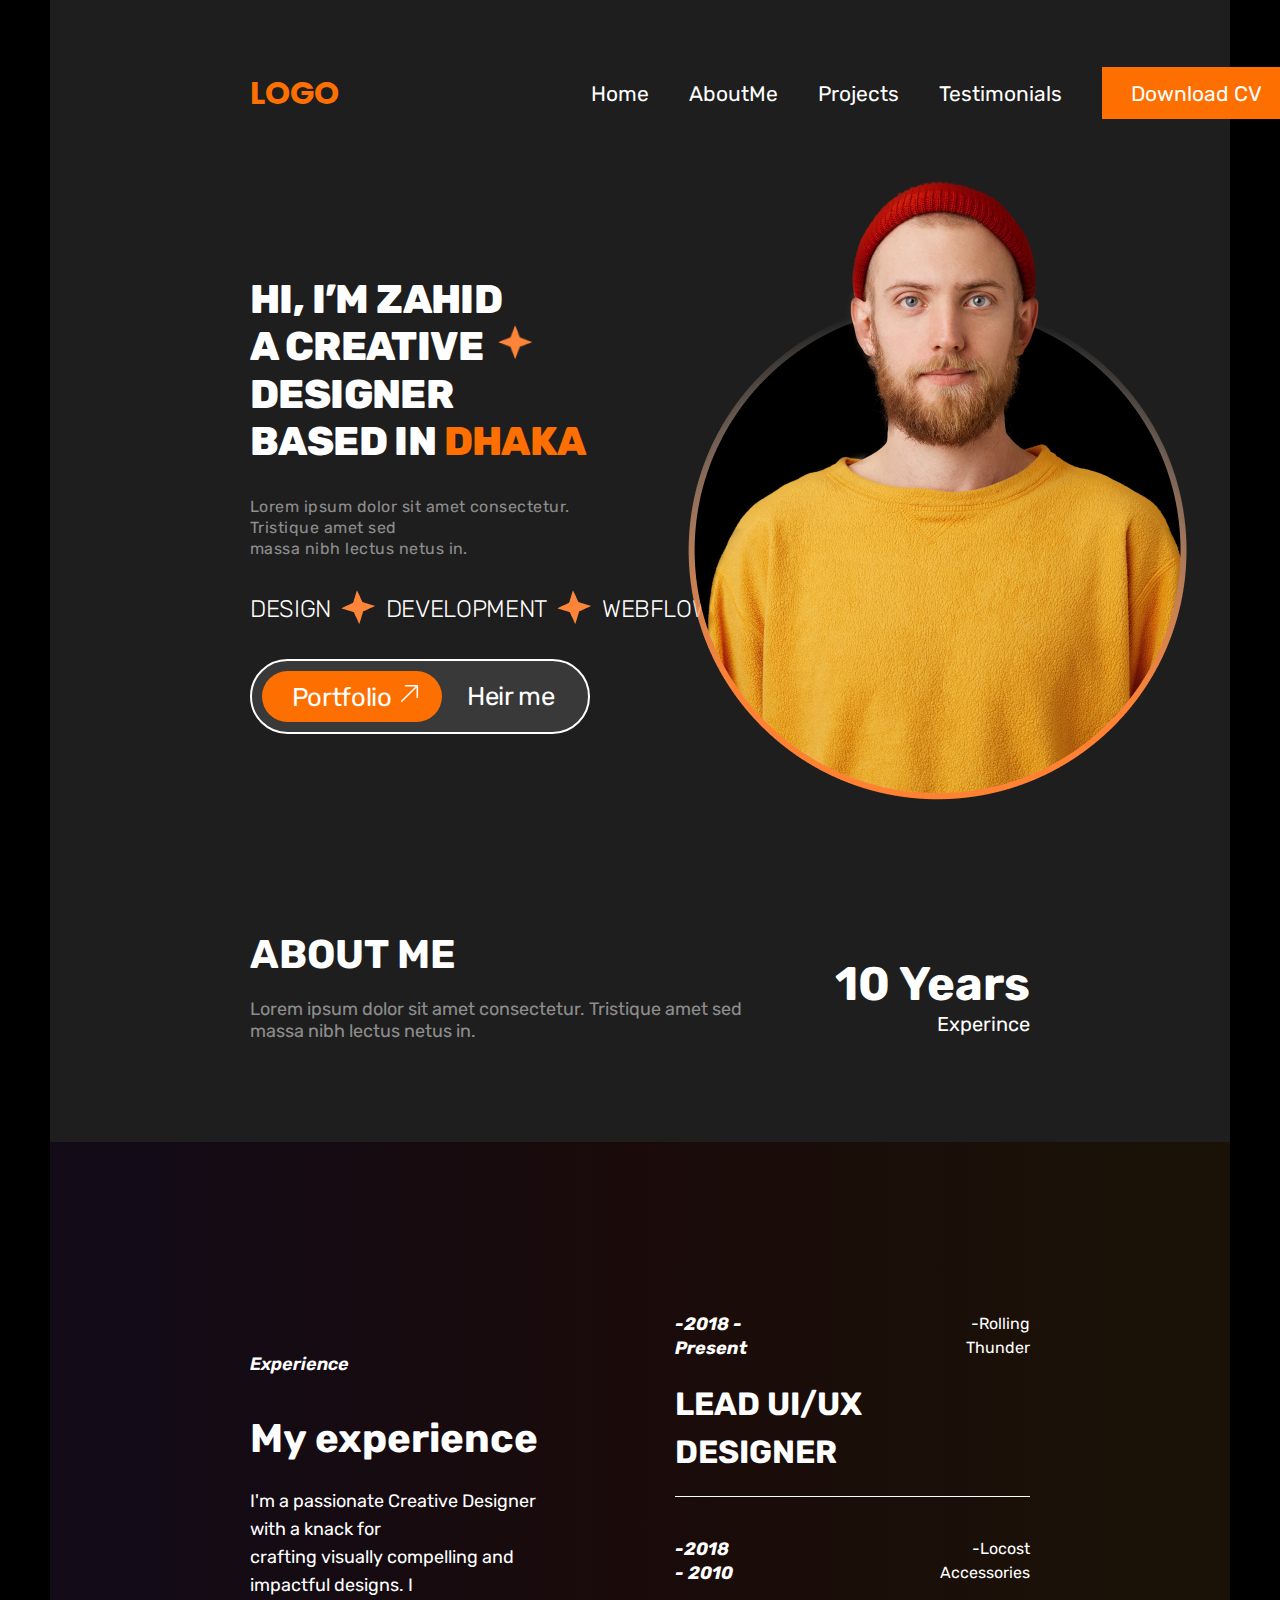
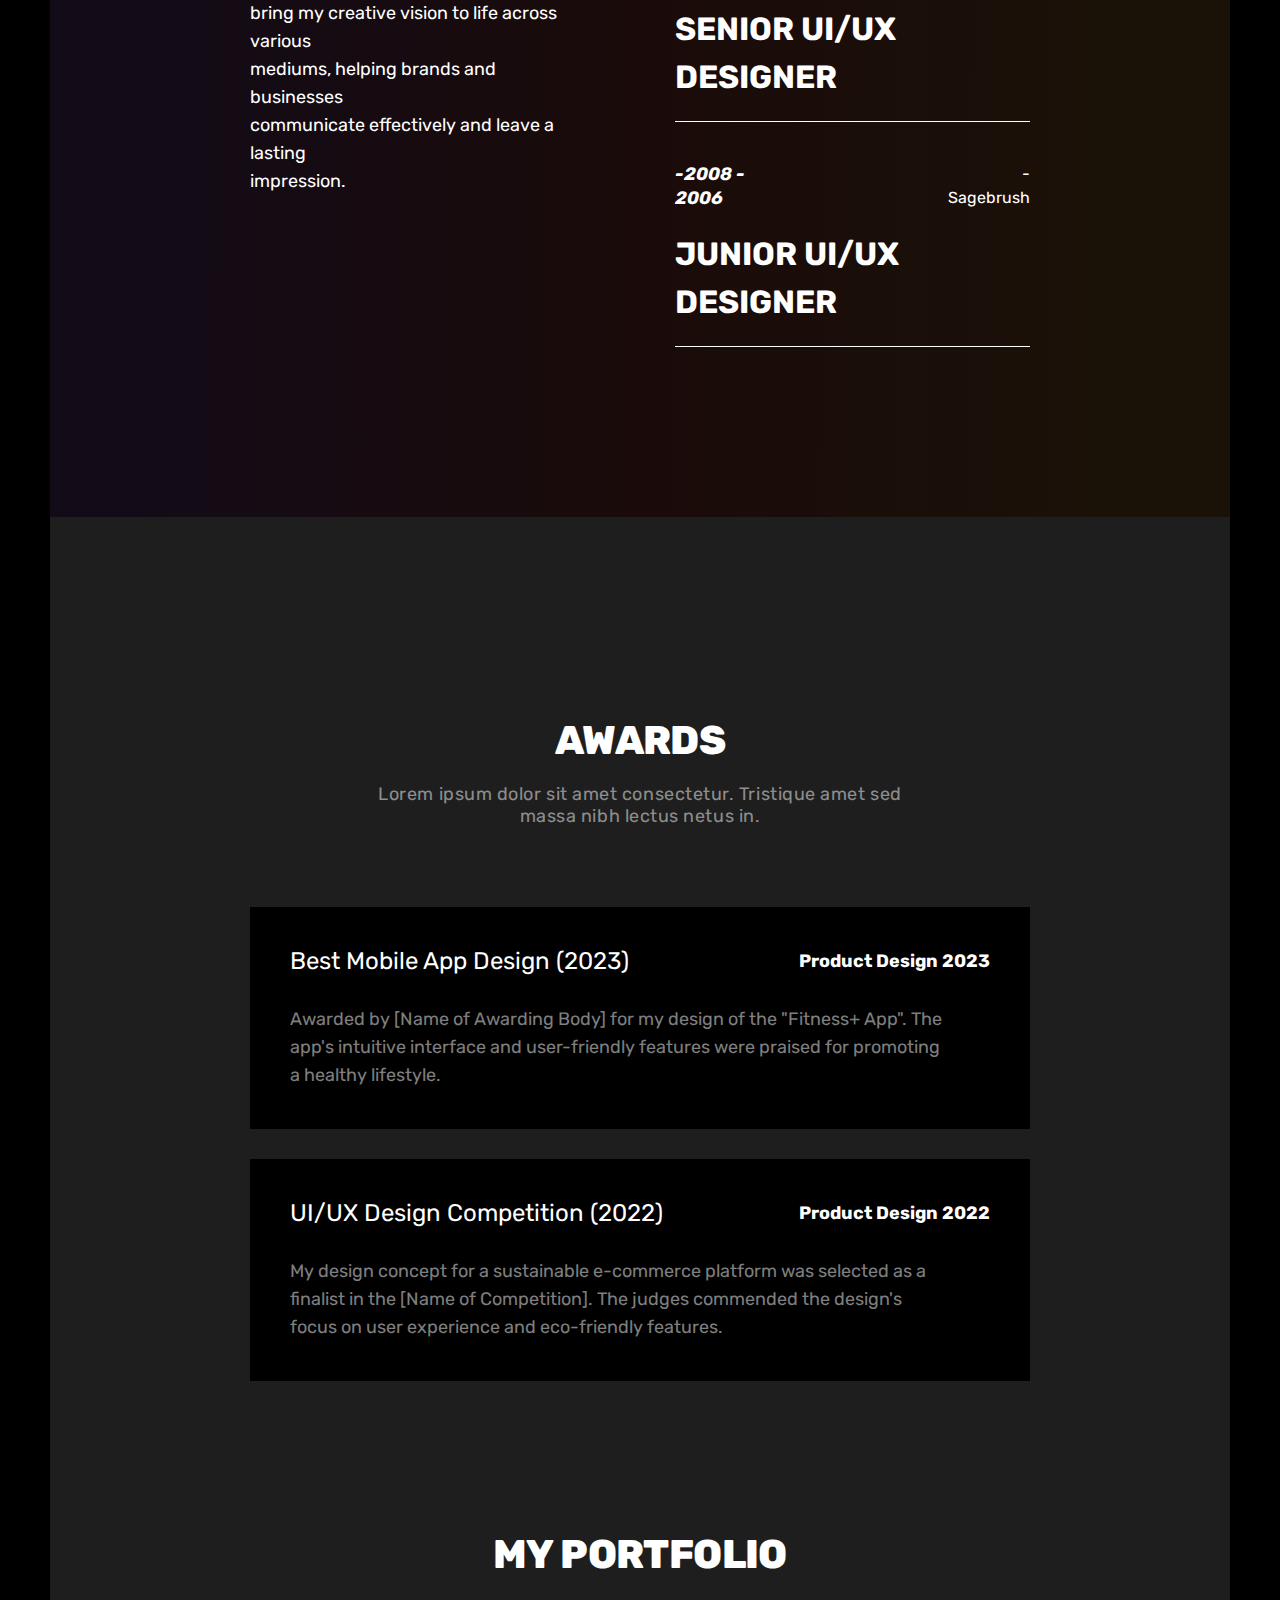
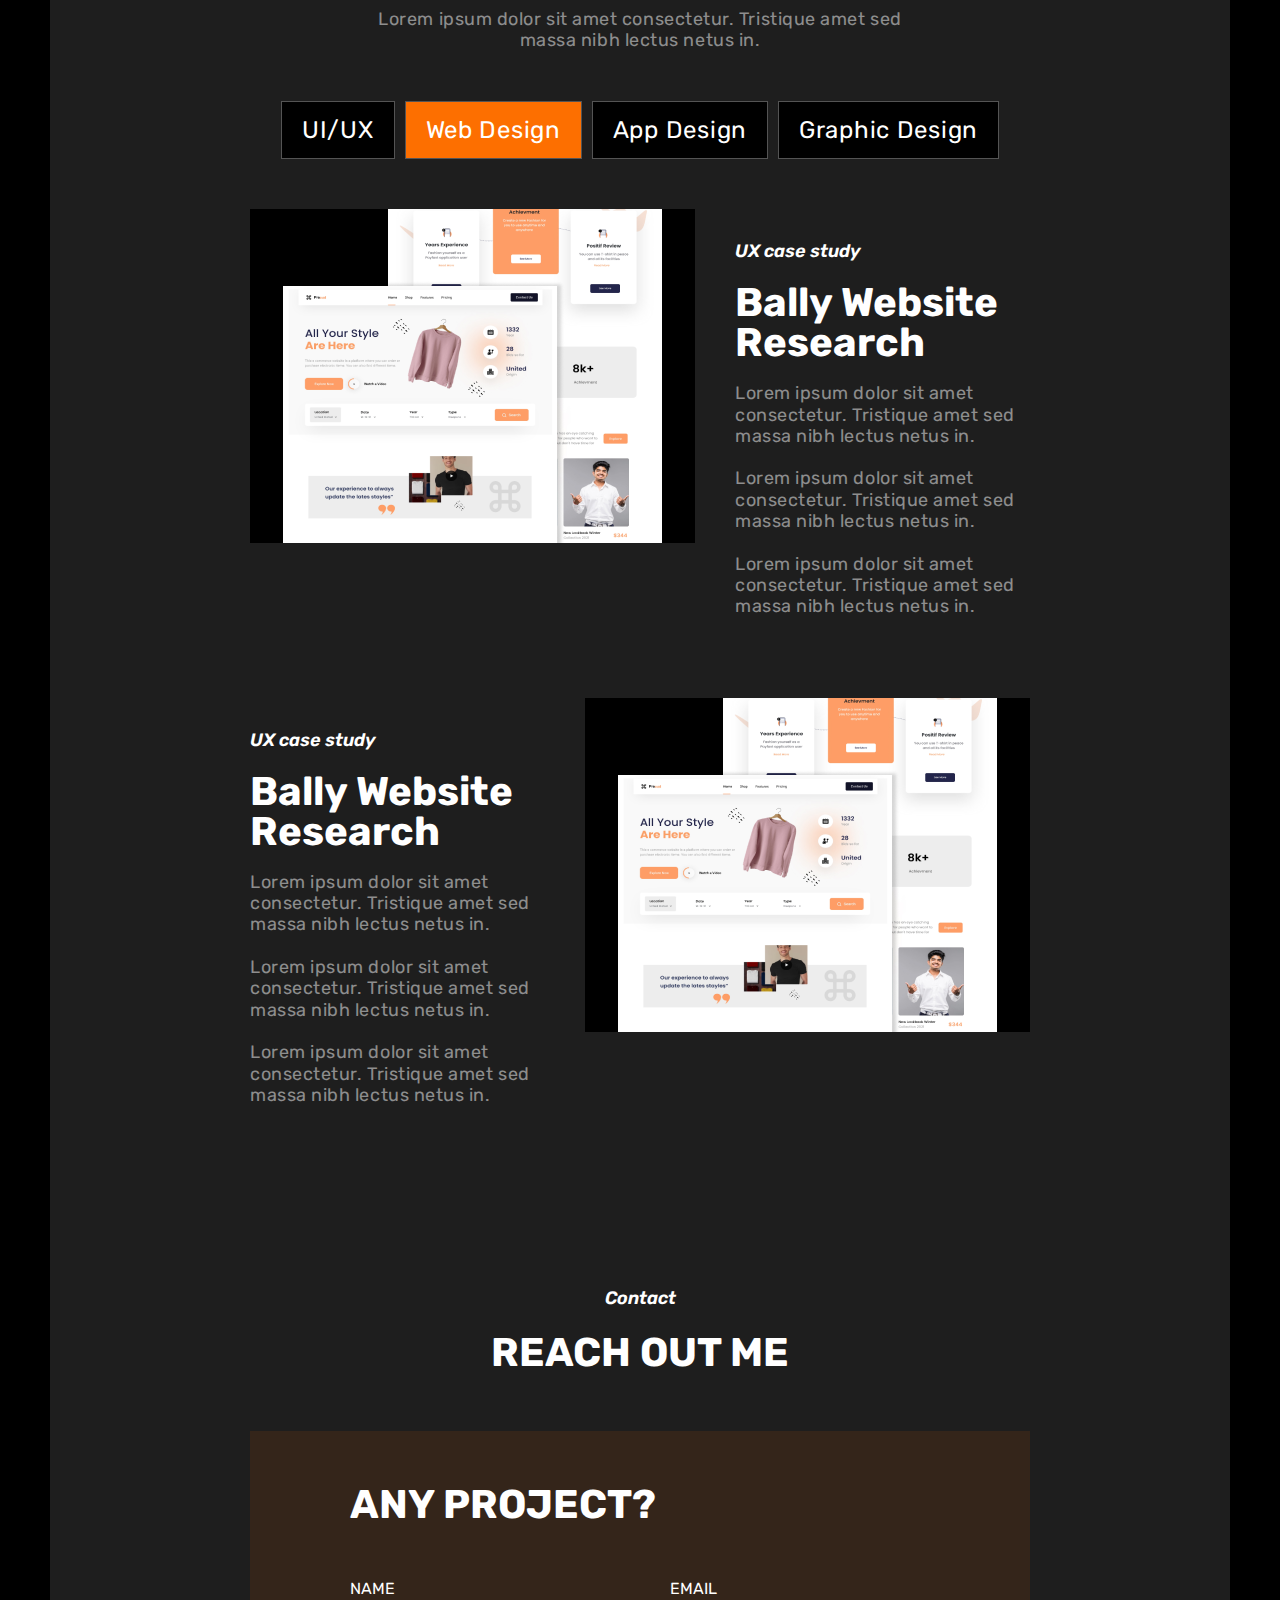
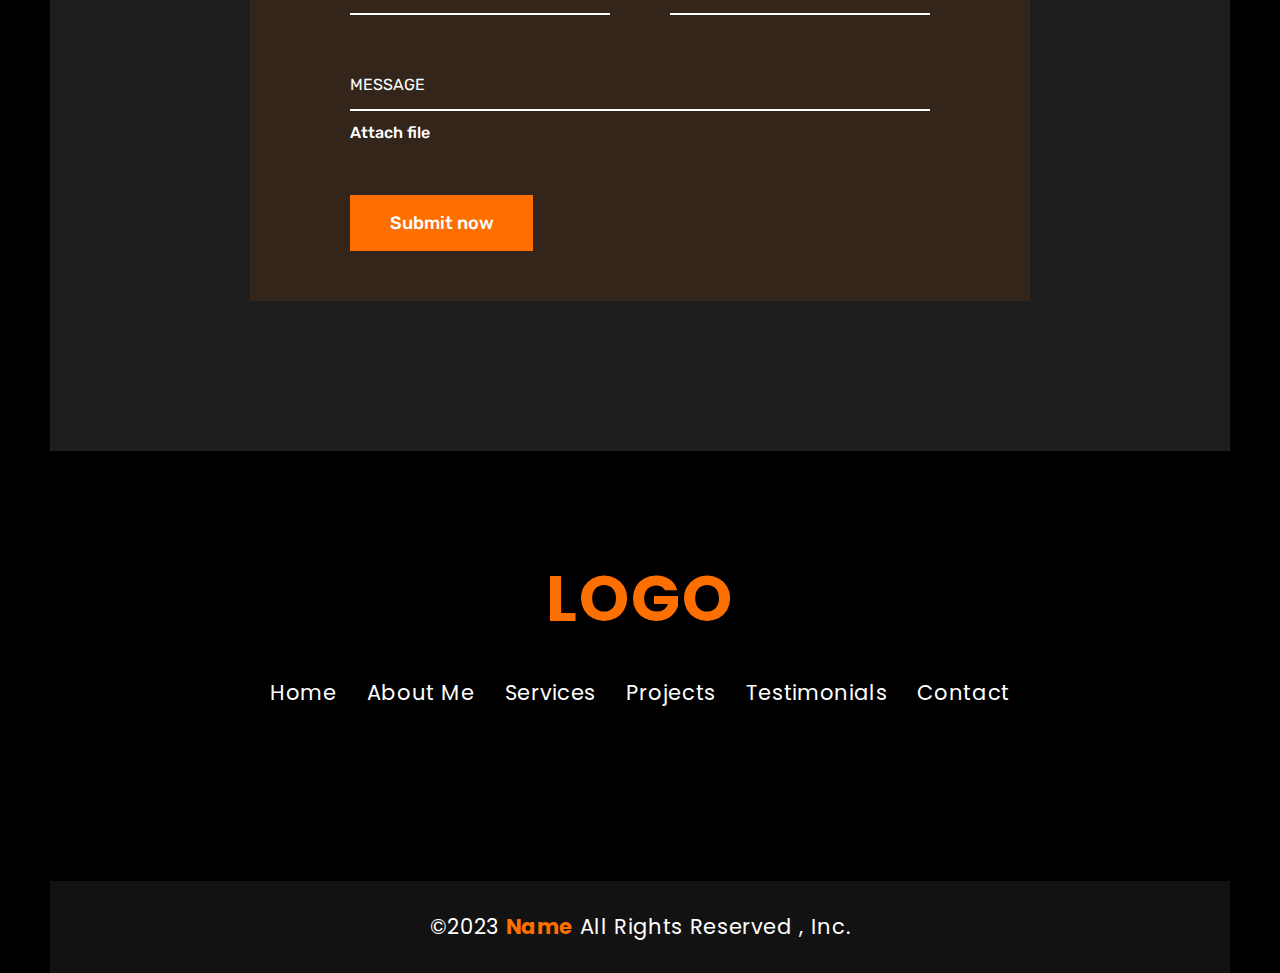
==== commit a0e07c62: "Update index.html" ====
--- a/index.html
+++ b/index.html
@@ -1,4 +1,3 @@
-<<<<<<< HEAD
 <!DOCTYPE html>
 <html lang="en">
 <head>
@@ -66,7 +65,31 @@
                         <p class="design">Webflow</p> 
                     </div> 
 
-                    <div class="hire-me">Heir me</div> 
+                   <div class="hire-but"> 
+                          
+                           <div class="portfolio-but"> 
+                             <div class="portfolio-my">Portfolio 
+
+                                <svg  
+                                xmlns="http://www.w3.org/2000/svg" 
+                                fill="none"  
+                                viewBox="0 0 24 24" 
+                                stroke-width="1.5"  
+                                stroke="currentColor" 
+                                class="check-icon">
+                               <path  
+                                stroke-linecap="round"  
+                                stroke-linejoin="round" 
+                                d="m4.5 19.5 15-15m0 0H8.25m11.25 0v11.25" 
+                                 />
+                             </svg>
+
+                             </div>
+                           </div> 
+
+                           <div class="hire-me">Heir me</div> 
+
+                   </div> 
 
                     <div id="icons"> 
                         <a href="https://www.facebook.com/profile" target="_blank" >
@@ -413,478 +436,9 @@
            </footer>
 
 
-
-
          </main>
 
-           
-        
-  
-
- 
-
-
-  
-   
-
-
-    
+
       </body>
-=======
-<!DOCTYPE html>
-<html lang="en">
-<head>
-    <meta charset="UTF-8">
-    <meta name="viewport" content="width=device-width, initial-scale=1.0">
-    <title>Assignment-01</title> 
-    <link rel="stylesheet" href="./style.css"> 
-    <link rel="stylesheet" href="./responsive.css"> 
-    <!-- fontawesome link --> 
-    <link rel="stylesheet" href="https://cdnjs.cloudflare.com/ajax/libs/font-awesome/6.5.2/css/all.min.css" integrity="sha512-SnH5WK+bZxgPHs44uWIX+LLJAJ9/2PkPKZ5QiAj6Ta86w+fsb2TkcmfRyVX3pBnMFcV7oQPJkl9QevSCWr3W6A==" crossorigin="anonymous" referrerpolicy="no-referrer" />
-
-</head>
-<body class="container">  
-
-         <main class="main-container"> 
-
- <!-- banner section --> 
-
-           <header class="banner-section">  
-
-<!-- nav section --> 
-
-            <section class="nav-section">  
-
-                <div class="right-div"> 
-                 <h1 class="logo">LOGO</h1>
-                </div>  
-      
-                <div class="left-div"> 
-                 <a href="">Home</a> 
-                 <a href="">AboutMe</a> 
-                 <a href="">Projects</a> 
-                 <a href="">Testimonials</a>  
-
-                 <div class="download-cv-but"> 
-                   <a href="">Download CV</a>
-                 </div>
-                </div>
-
-            </section> 
-
-<!-- end of nav section --> 
-
-
-<!-- profile section -->
-
-        <section class="profile-section"> 
-       
-            <div class="profile-desc"> 
-                <div class="profile-left"> 
-                    <h1 class="intro">HI, I’m Zahid<br> A creative<img src="./all imgs/Star 3.png"class="star-one">Designer <br>
-                        Based in <span style="color:#FD6F00 ;">Dhaka</span> 
-                    </h1> 
-                        <p class="intro-desc">Lorem ipsum dolor sit amet consectetur. Tristique amet sed<br> massa nibh lectus netus in.</p>  
-
-                    <div class="design-div"> 
-                        <p class="design">Design</p>  
-
-                         <div class="star-img"> <img src="./all imgs/Star 3.png" alt="star" class="star-three" > </div> 
-
-                        <p class="design">Development</p> 
-                         
-                        <div class="star-img"> <img src="./all imgs/Star 3.png" alt="star"  class="star-three"></div>   
-
-                        <p class="design">Webflow</p> 
-                    </div> 
-
-                   <div class="hire-but"> 
-                          
-                           <div class="portfolio-but"> 
-                             <div class="portfolio-my">Portfolio 
-
-                                <svg  
-                                xmlns="http://www.w3.org/2000/svg" 
-                                fill="none"  
-                                viewBox="0 0 24 24" 
-                                stroke-width="1.5"  
-                                stroke="currentColor" 
-                                class="check-icon">
-                               <path  
-                                stroke-linecap="round"  
-                                stroke-linejoin="round" 
-                                d="m4.5 19.5 15-15m0 0H8.25m11.25 0v11.25" 
-                                 />
-                             </svg>
-
-                             </div>
-                           </div> 
-
-                           <div class="hire-me">Heir me</div> 
-
-                   </div> 
-
-                    <div id="icons"> 
-                        <a href="https://www.facebook.com/profile" target="_blank" >
-                               <i class="fa-brands fa-facebook" style="font-size: 35px; color:#FFFFFF80;"></i>
-                        </a>
-                        <a href=""> 
-                               <i class="fa-brands fa-twitter"  style="font-size:35px;color:#FFFFFF80;"></i>
-                        </a>
-                        <a href="" > 
-                               <i class="fa-brands fa-instagram"style="font-size: 35px; color:#FFFFFF80;" ></i>
-                        </a>
-                        <a href="" > 
-                               <i class="fa-brands fa-linkedin" style="font-size: 35px; color:#FFFFFF80;"></i>
-                        </a>
-
-                    </div>  
-
-                </div>
-
-            </div> 
-
-            <div class="profile-img"> 
-                <img src="./all imgs/Group 2.png" alt="">
-            </div>
-        </section> 
-
- </div>
-<!-- rotate banner --> 
-
-<!-- <div class="rotted-banner"> 
- <p>UX Design<img src="./all imgs/Star 3.png" alt="star" class="star-one">App Design<img src="./all imgs/Star 3.png" alt="star" class="star-one">Dashboard<img src="./all imgs/Star 3.png" alt="star" class="star-one">Wireframe<img src="./all imgs/Star 3.png" alt="star" class="star-one">User Research<img src="./all imgs/Star 3.png" alt="star" class="star-one">UX Design<img src="./all imgs/Star 3.png" alt="star" class="star-one">App Design</p>
-</div> -->
-        </header>
- 
-
-  <!-- about section       --> 
-
-
-                 <div class="about-section"> 
-  
-                         <div class="about-me"> 
-                           <h1 class="about-me-title">About Me</h1> 
-                            <p class="about-me-desc">Lorem ipsum dolor sit amet consectetur. Tristique amet sed <br>massa nibh lectus netus in.</p>
-                         </div>
-
-                          <div class="ratings"> 
-                             <span class="star-two" >  
-                                 <i class="fa-solid fa-star" style="color: #FD6F00; font-size: 25px;"></i>  
-                                 <i class="fa-solid fa-star" style="color: #FD6F00;font-size: 25px;"></i> 
-                                 <i class="fa-solid fa-star" style="color: #FD6F00;font-size: 25px;"></i>
-                                 <i class="fa-solid fa-star" style="color: #FD6F00;font-size: 25px;"></i> 
-                                 <i class="fa-solid fa-star" style="color: #FD6F00;font-size: 25px;"></i> 
-                             </span>
-                            <p> 
-                             <span style="font-size: 47px;font-weight: 700;">10 Years</span>
-                            </p> 
-                            <p style="font-size: 20px; font-weight:400;"> 
-                             Experince
-                            </p>
-                          </div>
-
-
-                 </div>
-
-
-               
-              
-
-<!-- experiance -->
-
-             <section class="experience-container"> 
-                        <div class="left-ex"> 
-                               <h1 class="ex-title">Experience</h1> 
-                               <h1 class="myex-title">My experience</h1> 
-                               <p class="ex-desc">I'm a passionate Creative Designer with a knack for<br>crafting visually compelling and impactful designs.  I<br>bring my creative vision to life across various<br>mediums, helping brands and businesses<br>communicate effectively and leave a lasting<br>impression.</p>
-                        </div>   
-
-
-
-                        <div class="right-ex"> 
-                             <div style="display: flex; align-items: center; justify-content: space-between; gap:200px;"> 
-                                 <h1 style=" font-family: Rubik;
-                                 font-size: 18px;
-                                 font-style: italic;
-                                 font-weight: 700;
-                                 line-height: 24px;
-                                 text-align: left;
-                                 ">-2018 - Present</h1>  
-
-                                 <p style="font-family: Rubik;
-                                 font-size: 16px;
-                                 font-weight: 400;
-                                 line-height: 24px;
-                                 text-align: right;
-                                 ">-Rolling Thunder</p> 
-                                  
-                             </div> 
-                              
-                             
-                                 <div class="experience-name">Lead UI/UX Designer</div>   
-                                  
-
-                                  <div style="display: flex; align-items: center; justify-content: space-between; gap:200px;padding-top: 40px;"> 
-                                    <h1 style=" font-family: Rubik;
-                                    font-size: 18px;
-                                    font-style: italic;
-                                    font-weight: 700;
-                                    line-height: 24px;
-                                    text-align: left;
-                                    ">-2018 - 2010</h1>  
-   
-                                    <p style="font-family: Rubik;
-                                    font-size: 16px;
-                                    font-weight: 400;
-                                    line-height: 24px;
-                                    text-align: right;
-                                    ">-Locost Accessories</p> 
-                                     
-                                </div> 
-                                 
-                                
-                                    <div class="experience-name">Senior UI/UX Designer</div>   
-                                      
-                                      <div style="display: flex; align-items: center; justify-content: space-between; gap:200px;padding-top: 40px;"> 
-                                        <h1 style=" font-family: Rubik;
-                                        font-size: 18px;
-                                        font-style: italic;
-                                        font-weight: 700;
-                                        line-height: 24px;
-                                        text-align: left;
-                                        ">-2008 - 2006</h1>  
-       
-                                        <p style="font-family: Rubik;
-                                        font-size: 16px;
-                                        font-weight: 400;
-                                        line-height: 24px;
-                                        text-align: right;
-                                        ">-Sagebrush</p> 
-                                         
-                                    </div> 
-                                     
-                                    
-                                        <div  class="experience-name">Junior UI/UX Designer</div>   
-         
-     
-
-
-                              
-                             </div>
-
-             </section> 
-
-
-<!-- award section -->
-
-
-             <div class="award-container"> 
-               <div> 
-                 <div class="award-first"> 
-                     <div id="award">Awards</div> 
-                     <div class="award-desc">Lorem ipsum dolor sit amet consectetur. Tristique amet sed<br> massa nibh lectus netus in.</div>
-                    </div>
-               </div> 
-
-             <div class="pera-section"> 
-
-                 <div class="award-sec"> 
-                     <div class="award-first-section"> 
-                          <h1 class="sec-title">Best Mobile App Design (2023)</h1> 
-                          <h1 class="sec-time">Product Design 2023</h1>
-                     </div> 
- 
-                     <div> 
-                         <p class="pera">Awarded by [Name of Awarding Body] for my design of the "Fitness+ App". The<br> app's intuitive interface and user-friendly features were praised for promoting<br> a healthy lifestyle.</p>
-                     </div>
-                   </div>  
- 
- 
-                   <div class="award-sec-two"> 
-                     <div class="award-first-section"> 
-                          <h1 class="sec-title">UI/UX Design Competition (2022)</h1> 
-                          <h1 class="sec-time">Product Design 2022</h1>
-                     </div> 
- 
-                     <div> 
-                         <p class="pera">My design concept for a sustainable e-commerce platform was selected as a<br> finalist in the [Name of Competition]. The judges commended the design's<br> focus on user experience and eco-friendly features.</p>
-                     </div>
-                   </div> 
-
-             </div>
-               
-             </div>
-
-
-<!-- portfolio -->
-
-             <section class="portfolio-container"> 
-                 <div class="parent-port"> 
-                     <div class="my-port">My Portfolio</div> 
-                     <div class="port-desc">Lorem ipsum dolor sit amet consectetur. Tristique amet sed<br> massa nibh lectus netus in.</div>
-                 </div> 
-                  
-                 <div class="port-buts"> 
-                     <div class="but-ui but"> 
-                           <a href="">UI/UX</a>
-                     </div>  
-                     <div class="but-web but"> 
-                         <a href="">Web Design</a>
-                     </div> 
-                     <div class="but-app but"> 
-                         <a href="">App Design</a>
-                     </div> 
-                     <div class="but-graph but"> 
-                         <a href="">Graphic Design</a>
-                     </div>
-                 </div>  
-
-                 <div class="research-container"> 
-                     <div class="research-img"> 
-                         <img src="./all imgs/Frame 47568.png" >
-                     </div> 
-
-                     <div class="lorem-pera"> 
-                        <h1 class="research-title">UX case study</h1> 
-                        <h1 class="bally-title">Bally Website Research</h1> 
-                        <p class="lorem">Lorem ipsum dolor sit amet consectetur. Tristique amet sed<br> massa nibh lectus netus in.<br><br>
-                         Lorem ipsum dolor sit amet consectetur. Tristique amet sed<br> massa nibh lectus netus in.<br><br>
-                         Lorem ipsum dolor sit amet consectetur. Tristique amet sed<br> massa nibh lectus netus in.</p>
-                     </div>
-                 </div> 
-
-                 <div class="research-container"> 
-                     
-
-                     <div class="lorem-pera"> 
-                        <h1 class="research-title">UX case study</h1> 
-                        <h1 class="bally-title">Bally Website Research</h1> 
-                        <p class="lorem">Lorem ipsum dolor sit amet consectetur. Tristique amet sed<br> massa nibh lectus netus in.<br><br>
-                         Lorem ipsum dolor sit amet consectetur. Tristique amet sed<br> massa nibh lectus netus in.<br><br>
-                         Lorem ipsum dolor sit amet consectetur. Tristique amet sed<br> massa nibh lectus netus in.</p>
-                     </div> 
-
-                     <div class="research-img"> 
-                         <img src="./all imgs/Frame 47568.png" alt="">
-                     </div> 
-                 </div>
-
-             </section> 
-
- <!-- contact --> 
-
-           <section class="contact-container"> 
-              
-               <h1 class="contact-title">Contact</h1> 
-               <h1 class="contact-desc">Reach out me</h1> 
-
-               <div class="contact-form"> 
-                  <h1 class="form-title">ANY PROJECT?</h1> 
-
-      <!--main  FORM -->
-
-                  <form class="card-form">
-                     <div class="display">  
-              
-                      <div class="input">
-                          <input type="text" class="input-field" required/>
-                          <label class="input-label">NAME</label>
-                        </div>
-                      <div class="input">
-                          <input type="text" class="input-field"required/>
-                          <label class="input-label">EMAIL</label>
-                        </div> 
-              
-                       
-              
-                     </div>  
-                     
-                     <div class="input message">
-                      <input type="text" class="input-field" required/>
-                      <label class="input-label">MESSAGE</label>
-                    </div> 
-                   <div class="form-file"> 
-                     <span><i class="fa-solid fa-link"></i></span> 
-                     <p class="attach-file">Attach file</p>
-
-                   </div> 
-
-
-                   <div class="submit-but">  
-                        <span class="submit-text">Submit now</span>
-
-                   </div>
-                           
-                    </form>
-
-                  
-
-               </div>
-
-           </section> 
-
-
-<!-- footer             -->
-
-
-           <footer class="footer-section">  
-            <div id="footer-logo"> 
-             <h1 class="footer-logo">LOGO</h1>
-            </div> 
-             
-            <div class="footer-info"> 
-             <a href="">Home</a> 
-             <a href="">About Me</a>  
-             <a href="">Services</a>
-             <a href="">Projects</a> 
-             <a href="">Testimonials</a>   
-             <a href="">Contact</a>
-            </div>
-
-
-            <div id="footer-icons"> 
-             <a href="https://www.facebook.com/profile" target="_blank" style="font-size: 35px;"> 
-                 <i class="fa-brands fa-facebook"></i>
-             </a>
-             <a href="" style="font-size: 35px; color:#FFFFFF80;"> 
-                 <i class="fa-brands fa-twitter"></i>
-             </a>
-             <a href="" style="font-size: 35px; color:#FFFFFF80;"> 
-                 <i class="fa-brands fa-instagram"></i>
-             </a>
-             <a href="" style="font-size: 35px; color:#FFFFFF80;"> 
-                 <i class="fa-brands fa-linkedin"></i>
-             </a> 
-
-             
-
-         </div> 
-         
-         <div class="copyright"> 
-             &copy;2023 <span class="span-name">Name</span> All Rights Reserved , Inc.
-         </div>
-
-
-           </footer>
-
-
-
-
-         </main>
-
-           
-        
-  
-
- 
-
-
-  
-   
-
-
-    
-      </body>
->>>>>>> 90d9473 (third commit)
-</html>+
+</html>
